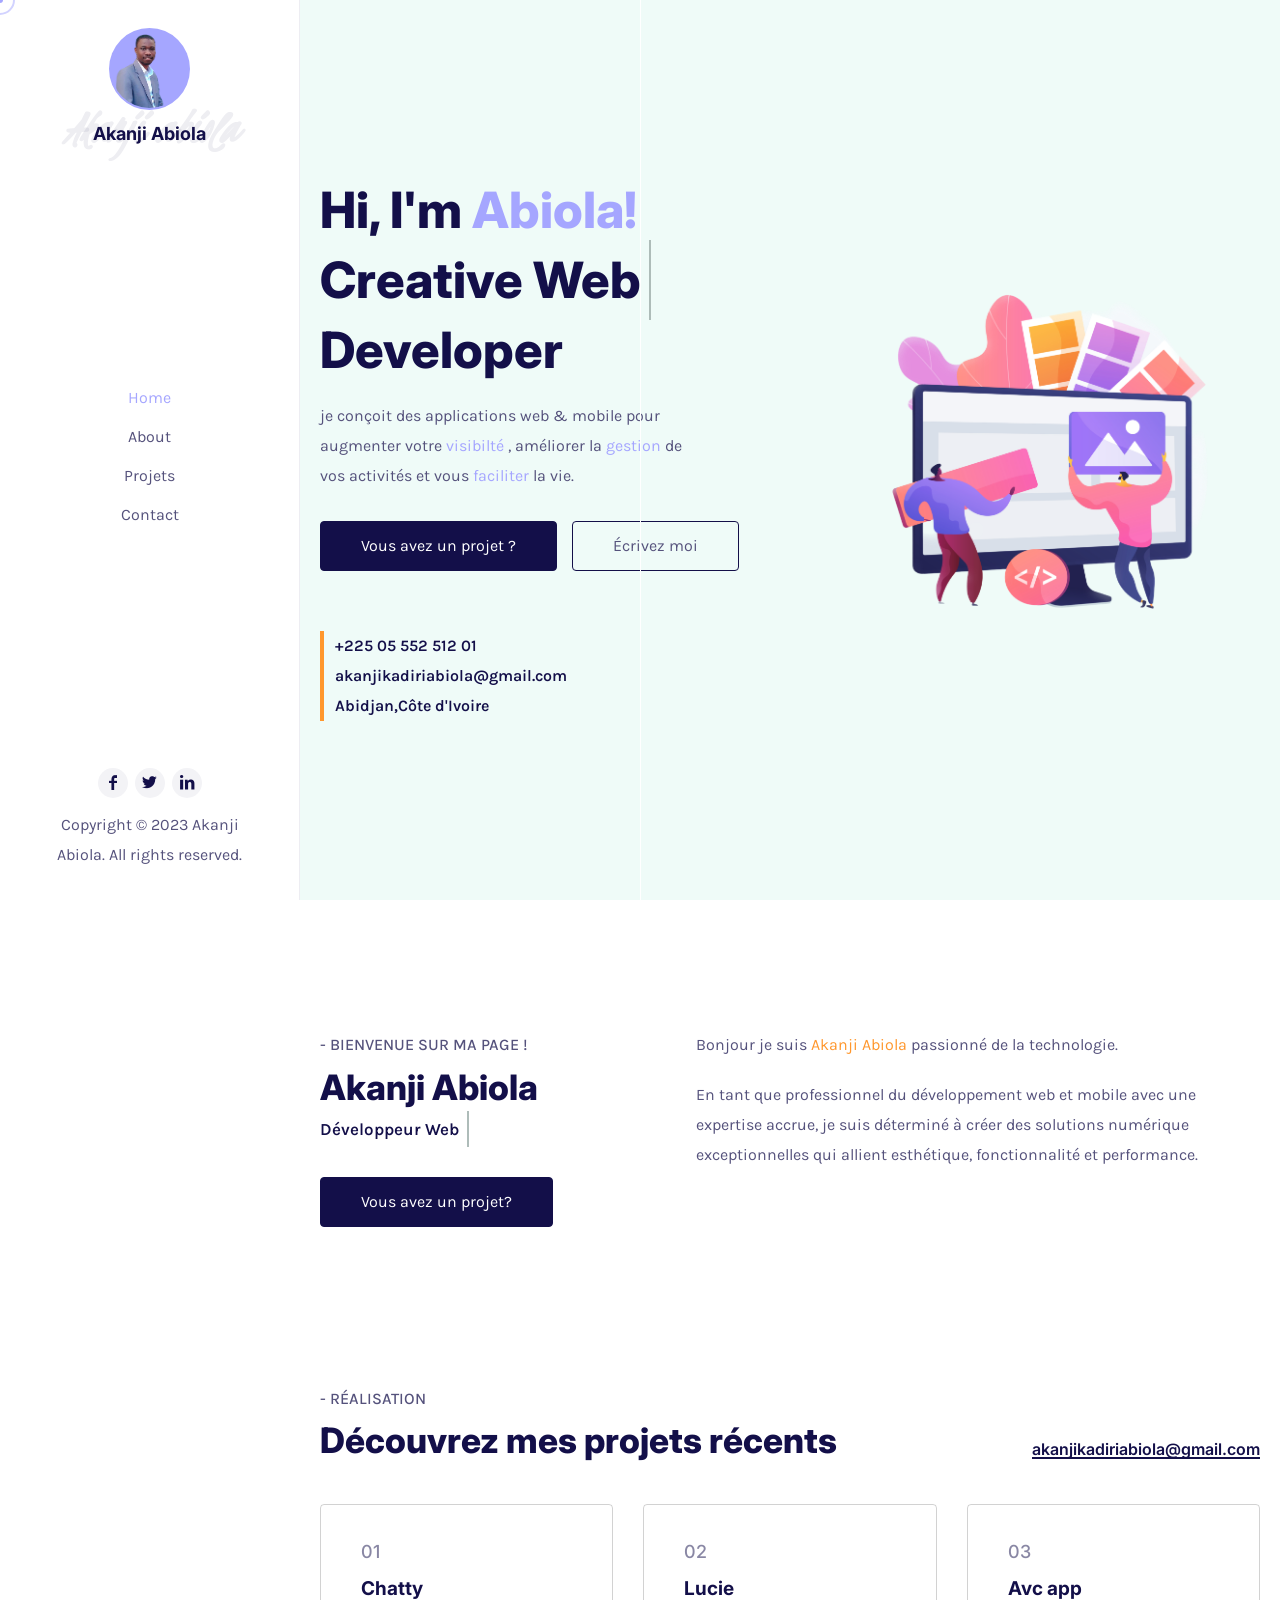
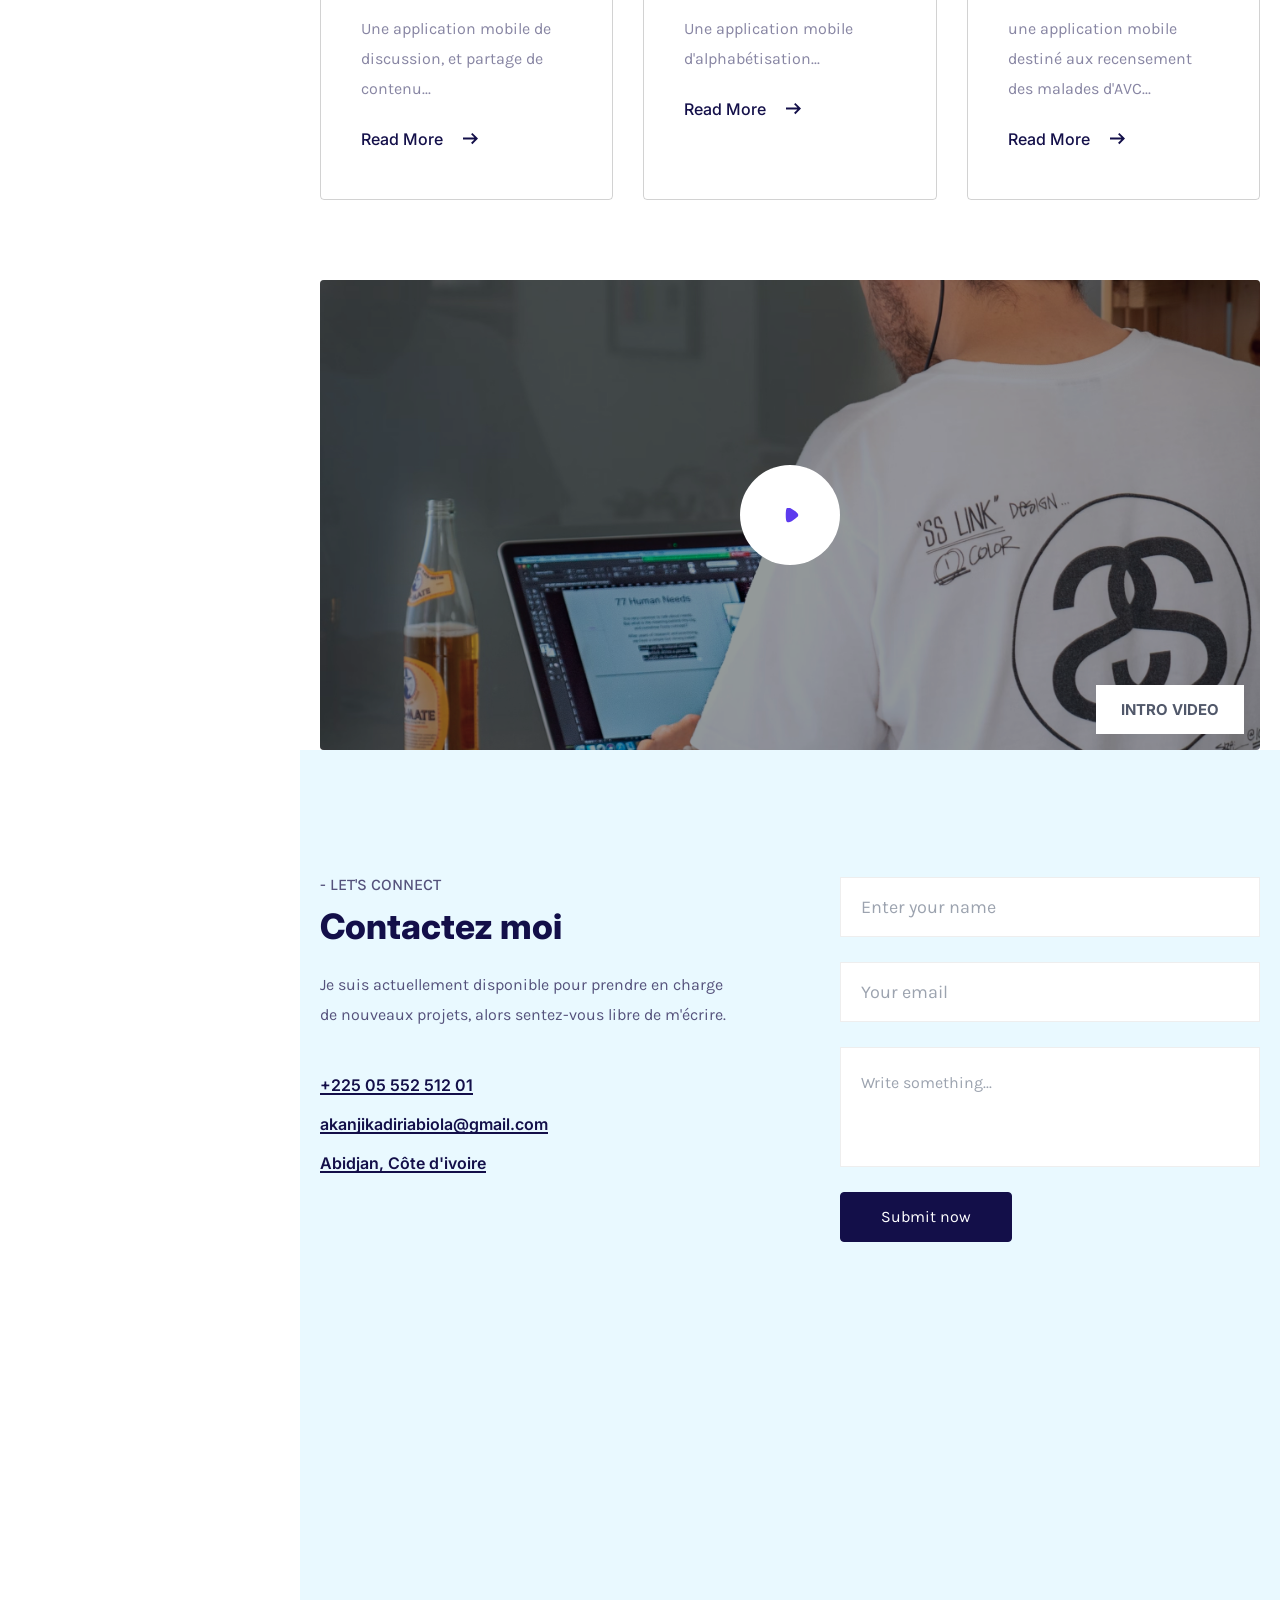
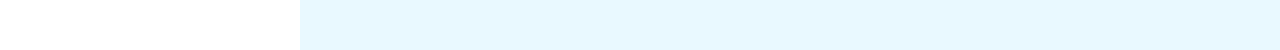
==== index.html @ 9761ed8a "update" ====
<!DOCTYPE html>

<html lang="en">

<head>
    <meta http-equiv="Content-Type" content="text/html; charset=utf-8" />
    <meta name="description" content="informaticien Développeur Web et mobile, User xperience, User interface, webmaster">
    <meta name="author" content="akanji kadiri abiola">
    <meta name="viewport" content="width=device-width, initial-scale=1, maximum-scale=1">
    <title>Akanji - mobile & web developper</title>

    <link
        href="https://fonts.googleapis.com/css2?family=Karla:ital,wght@0,200;0,300;0,400;0,500;0,600;0,700;0,800;1,200;1,300;1,400;1,500;1,600;1,700;1,800&amp;display=swap"
        rel="stylesheet">
    <link
        href="https://fonts.googleapis.com/css2?family=Inter:wght@100;200;300;400;500;600;700;800;900&amp;display=swap"
        rel="stylesheet">
    <link href="https://fonts.googleapis.com/css2?family=Kristi&amp;display=swap" rel="stylesheet">
    <link rel="stylesheet" type="text/css" href="assets/css/plugins.css" />
    <link rel="stylesheet" type="text/css" href="assets/css/custom.css" />
    <link rel="stylesheet" type="text/css" href="assets/css/modalbox.css" />
    <link rel="stylesheet" type="text/css" href="assets/css/main.css" />

</head>

<body>

    <div id="preloader">
        <div class="loader_line"></div>
    </div>

    <div class="elisc_tm_all_wrap w-full h-auto clear-both float-left relative" data-magic-cursor="show"
        data-enter="fadeInLeft" data-exit>
        <div class="dodo_tm_one_page_wrapper">
            <div class="elisc_tm_topbar fixed top-0 left-0 right-0 h-[50px] bg-white z-[15] hidden">
                <div class="topbar_inner w-full h-full clear-both flex items-center justify-between py-0 px-[20px]">
                    <div class="logo" data-type="image">
                        <a class="image" href="#"><img class="max-w-[100px] max-h-[40px]" src="assets/img/logo/logo.png"
                                alt /></a>
                        <a class="text" href="#"><span>Akanji abiola</span></a>
                    </div>
                    <div class="trigger">
                        <div class="hamburger hamburger--slider">
                            <div class="hamburger-box">
                                <div class="hamburger-inner"></div>
                            </div>
                        </div>
                    </div>
                </div>
            </div>
            <div class="elisc_tm_mobile_menu">
                <div class="inner relative w-full h-full text-right px-[20px] pt-[70px] pb-[20px]">
                    <div class="wrapper">
                        <div class="avatar w-[70px] h-[70px] relative float-right mb-[50px]">
                            <div class="image absolute inset-0 bg-no-repeat bg-cover bg-center"
                                data-img-url="assets/img/about/1.jpg"></div>
                        </div>
                        <div class="menu_list w-full h-auto clear-both float-left mb-[50px]">
                            <ul class="m-0 anchor_nav">
                                <li class="current mb-[7px]"><a class="text-dark-color" href="#home">Home</a></li>
                                <li class="mb-[7px]"><a class="text-dark-color" href="#about">About</a></li>
                                <li class="mb-[7px]"><a class="text-dark-color" href="#service">Projets</a></li>
                                <!-- <li class="mb-[7px]"><a class="text-dark-color" href="#portfolio">Portfolio</a></li> -->
                                <!-- <li class="mb-[7px]"><a class="text-dark-color" href="#news">Blog</a></li> -->
                                <li class="mb-[7px]"><a class="text-dark-color" href="#contact">Contact</a></li>
                            </ul>
                        </div>
                        <div class="social w-full float-left mb-[5px]">
                            <ul>
                                <li class="mr-[8px] inline-block"><a class="text-[#333]" href="https://www.linkedin.com/in/abiola-akanji-8374851a6/"><img class="svg"
                                            src="assets/img/svg/social/facebook.svg" alt /></a></li>
                                <li class="mr-[8px] inline-block"><a class="text-[#333]" href="https://www.linkedin.com/in/abiola-akanji-8374851a6/"><img class="svg"
                                            src="assets/img/svg/social/twitter.svg" alt /></a></li>
                                <li class="mr-[8px] inline-block"><a class="text-[#333]" href="https://www.linkedin.com/in/abiola-akanji-8374851a6/"><img class="svg"
                                            src="assets/img/svg/social/instagram.svg" alt /></a></li>
                                <li class="mr-[8px] inline-block"><a class="text-[#333]" href="#"><img class="svg"
                                            src="assets/img/svg/social/dribbble.svg" alt /></a></li>
                                <li class="inline-block"><a class="text-[#333]" href="#"><img class="svg"
                                            src="assets/img/svg/social/tik-tok.svg" alt /></a></li>
                            </ul>
                        </div>
                        <div class="copyright w-full float-left">
                            <p class="text-dark-color">Copyright &copy; 2023</p>
                        </div>
                    </div>
                </div>
            </div>

            <div
                class="elisc_tm_sidebar w-[370px] h-[100vh] fixed left-0 top-0 border-solid border-[rgba(85,82,124,.1)] border-r">
                <div class="sidebar_inner w-full float-left h-auto clear-both text-center">
                    <div class="author w-full float-left pt-[60px]">
                        <div class="image relative w-[118px] inline-block">
                            <img class="relative opacity-0 min-w-full" src="assets/img/about/3.png" alt />
                            <div class="main absolute inset-0 bg-no-repeat bg-cover bg-center rounded-full"
                                data-img-url="assets/img/about/3.png"></div>
                        </div>
                        <div class="name w-full float-left mt-[-19px]">
                            <h3><span>Akanji abiola<span class="back">Akanji Abiola</span></span></h3>
                        </div>
                    </div>
                    <div class="menu scrollable w-full float-left">
                        <ul class="anchor_nav h-full flex items-center justify-center flex-col">
                            <li class="current mb-[15px]"><a href="#home">Home</a></li>
                            <li class="mb-[15px]"><a href="#about">About</a></li>
                            <li class="mb-[15px]"><a href="#service">Projets</a></li>
                            <!-- <li class="mb-[15px]"><a href="#portfolio">Portfolio</a></li>
                            <li class="mb-[15px]"><a href="#news">Blog</a></li> -->
                            <li><a href="#contact">Contact</a></li>
                        </ul>
                    </div>
                    <div class="copyright absolute bottom-[50px]">
                        <div class="social w-full float-left mb-[7px]">
                            <ul>
                                <li class="mr-[3px] inline-block"><a
                                        class="w-[40px] h-[40px] inline-block relative rounded-full text-dark-color"
                                        href="https://www.linkedin.com/in/abiola-akanji-8374851a6/"><i
                                            class="icon-facebook-1 absolute top-1/2 left-1/2 translate-x-[-50%] translate-y-[-50%] text-[16px]"></i></a>
                                </li>
                                <li class="mr-[3px] inline-block"><a
                                        class="w-[40px] h-[40px] inline-block relative rounded-full text-dark-color"
                                        href="https://twitter.com/AkanjiKadiri"><i
                                            class="icon-twitter-1 absolute top-1/2 left-1/2 translate-x-[-50%] translate-y-[-50%] text-[16px]"></i></a>
                                </li>
                                <li class="inline-block"><a
                                        class="w-[40px] h-[40px] inline-block relative rounded-full text-dark-color"
                                        href="https://www.linkedin.com/in/abiola-akanji-8374851a6/"><i
                                            class="icon-linkedin-1 absolute top-1/2 left-1/2 translate-x-[-50%] translate-y-[-50%] text-[16px]"></i></a>
                                </li>
                            </ul>
                        </div>
                        <div class="text py-0 px-[50px]">
                            <p>Copyright © 2023 Akanji Abiola. All rights reserved.</p>
                        </div>
                    </div>
                </div>
            </div>

            <div class="elisc_tm_mainpart w-full min-h-[100vh] clear-both float-left pl-[370px]">
                <div class="mainpart_inner w-full min-h-[100vh] clear-both float-left relative">

                    <div class="elisc_tm_section animated" id="home">
                        <div class="elisc_tm_home w-full min-h-[100vh] clear-both float-left bg-[#EFFBF8]">
                            <div class="tm_content w-full max-w-[1250px] h-auto clear-both my-0 mx-auto py-0 px-[20px]">
                                <div class="details w-full min-h-[100vh] flex items-center">
                                    <div class="left w-1/2">
                                        <div class="title w-full float-left mb-[21px]">
                                            <h3 class="font-extrabold text-[60px] leading-[70px]">Hi, I'm <span
                                                    class="text-blue-color">Abiola!</span></h3>
                                            <h3 class="font-extrabold text-[60px] leading-[70px]">
                                                <span class="cd-headline clip">
                                                    <span class="blc">Creative</span>
                                                    <span class="cd-words-wrapper">
                                                        <b class="is-visible">Web</b>
                                                        <b>Mobile</b>
                                                    </span>
                                                </span>
                                            </h3>
                                            <h3 class="font-extrabold text-[60px] leading-[70px]">Developer</h3>
                                        </div>
                                        <div class="subtitle wfll max-w-[80%] float-left mb-[40px]">
                                            <p>je conçoit des applications web & mobile pour augmenter votre <span
                                                    class="text-blue-color">visibilté</span> ,
                                                améliorer la <span class="text-blue-color">gestion</span> de vos
                                                activités et vous <span class="text-blue-color">faciliter</span> la vie.
                                            </p>

                                        </div>
                                        <div class="buttons w-full float-left flex items-center mb-[150px]">
                                            <div class="elisc_tm_button transition_link">
                                                <a href="#portfolio">Vous avez un projet ?</a>
                                            </div>
                                            <div class="elisc_tm_button transition_link" data-style="border">
                                                <a href="#contact">Écrivez moi</a>
                                            </div>
                                        </div>
                                        <div class="info w-full float-left">
                                            <ul class="relative">
                                                <li class="pl-[15px]"><a
                                                        class="text-[#130F49] font-semibold text-[18px]"
                                                        href="tel:+225 0555251201">+225 05 552 512 01</a></li>
                                                <li class="pl-[15px]">
                                                    <a class="text-[#130F49] font-semibold text-[18px]" href="mailto:akanjikadiriabiola@gmail.com">
                                                        <span class="__cf_email__" data-cfemail="f88b8d8888978a8cb89d94918b9bd69b9795">akanjikadiriabiola@gmail.com</span>
                                                    </a>
                                                </li>
                                                <li class="pl-[15px]">
                                                    <a class="href_location text-[#130F49] font-semibold text-[18px]" href="#">
                                                        Abidjan,Côte d'Ivoire
                                                    </a>
                                                </li>
                                            </ul>
                                        </div>
                                    </div>
                                    <!-- photo d'accueil -->
                                    <div class="right w-1/2 pl-[50px]">
                                        <img src="assets/img/about/4.png"/>
                                    </div>
                                </div>
                            </div>
                        </div>
                    </div>

                    <div class="elisc_tm_section" id="about">
                        <div class="elisc_tm_about w-full float-left pt-[130px]">
                            <div class="tm_content w-full max-w-[1250px] h-auto clear-both my-0 mx-auto py-0 px-[20px]">
                                <div class="elisc_tm_biography w-full float-left flex mb-[40px]">
                                    <div class="left w-[40%]">
                                        <div class="title w-full float-left mb-[40px]">
                                            <span class="mini block uppercase font-medium mb-[12px]">- Bienvenue sur ma page !</span>
                                            <h3 class="name font-extrabold text-[40px]">Akanji Abiola</h3>
                                            <span class="job font-semibold text-[20px] text-dark-color">
                                                <span class="cd-headline clip">
                                                    <span class="blc">Développeur</span>
                                                    <span class="cd-words-wrapper">
                                                        <b class="is-visible">Web</b>
                                                        <b>Mobile</b>

                                                    </span>
                                                </span>
                                            </span>
                                        </div>
                                        <div class="elisc_tm_button transition_link">
                                            <a href="#portfolio">Vous avez un projet?</a>
                                        </div>
                                    </div>
                                    <div class="right w-[60%]">
                                        <div class="text w-full float-left mb-[44px]">
                                            <p class="mb-[30px]">Bonjour je suis <span
                                                    class="text-yellow-color">Akanji Abiola</span> passionné
                                                de la technologie.</p>
                                            <p>En tant que professionnel du développement web et mobile avec une expertise accrue,
                                                je suis déterminé à créer des solutions numérique exceptionnelles
                                                qui allient esthétique, fonctionnalité et performance.</p>
                                        </div>
                                        <!-- passionné de la technologie, avec de expectise en developpement d'application web et mobile -->
                                        <!-- <div class="info w-full float-left">
                                            <ul>
                                                <li class="mr-[40px] mb-[20px] inline-block">
                                                    <span class="block uppercase underline">Age</span>
                                                    <span class="block font-inter font-bold text-dark-color">25</span>
                                                </li>
                                                <li class="mr-[40px] mb-[20px] inline-block">
                                                    <span class="block uppercase underline">Born In</span>
                                                    <span class="block font-inter font-bold text-dark-color"><a
                                                            class="href_location" href="#">Florida, USA</a></span>
                                                </li>
                                                <li class="mr-[40px] mb-[20px] inline-block">
                                                    <span class="block uppercase underline">Mail</span>
                                                    <span class="block font-inter font-bold text-dark-color"><a
                                                            href="https://marketifythemes.net/cdn-cgi/l/email-protection#b9caccc9c9d6cbcdf9dcd5d0cada97dad6d4"><span
                                                                class="__cf_email__"
                                                                data-cfemail="6b181e1b1b04191f2b0e0702180845080406">[email&#160;protected]</span></a></span>
                                                </li>
                                                <li class="mr-[40px] mb-[20px] inline-block">
                                                    <span class="block uppercase underline">Phone</span>
                                                    <span class="block font-inter font-bold text-dark-color"><a
                                                            href="tel:+77 022 444 05 05">+77 022 444 05 05</a></span>
                                                </li>
                                            </ul>j'ai acqiuis de l'expectise à travers des projets à la fois excitant et innovant
                                        </div> -->
                                    </div>
                                </div>
                                <!-- <div class="elisc_tm_counter w-full float-left mb-[90px]">
                                    <ul class="ml-[-30px]">
                                        <li class="mb-[30px] float-left w-1/3 pl-[30px]">
                                            <div
                                                class="list_inner w-full float-left relative text-center py-[60px] px-[20px] rounded-[4px] overflow-hidden bg-[#D3F4EC]">
                                                <h3 class="text-[40px] mb-[7px]">10+</h3>
                                                <span class="font-medium font-karla uppercase">Years of
                                                    Experience</span>
                                            </div>
                                        </li>
                                        <li class="mb-[30px] float-left w-1/3 pl-[30px]">
                                            <div
                                                class="list_inner w-full float-left relative text-center py-[60px] px-[20px] rounded-[4px] overflow-hidden bg-[#FCE8D4]">
                                                <h3 class="text-[40px] mb-[7px]">50+</h3>
                                                <span class="font-medium font-karla uppercase">Projects Completed</span>
                                            </div>
                                        </li>
                                        <li class="mb-[30px] float-left w-1/3 pl-[30px]">
                                            <div
                                                class="list_inner w-full float-left relative text-center py-[60px] px-[20px] rounded-[4px] overflow-hidden bg-[#E3F9E0]">
                                                <h3 class="text-[40px] mb-[7px]">30+</h3>
                                                <span class="font-medium font-karla uppercase">Happy Clients</span>
                                            </div>
                                        </li>
                                    </ul>
                                </div> -->
                            </div>
                            <!-- <div class="elisc_tm_experience w-full float-left bg-[#F3F9FF] pt-[100px] pb-[70px] px-0">
                                <div
                                    class="tm_content w-full max-w-[1250px] h-auto clear-both my-0 mx-auto py-0 px-[20px]">
                                    <div class="elisc_tm_title w-full float-left">
                                        <span class="w-full float-left font-medium uppercase inline-block mb-[12px]">-
                                            Experience</span>
                                        <h3 class="text-[40px] font-extrabold">Everything about me!</h3>
                                    </div>
                                    <div class="list w-full float-left mt-[40px]">
                                        <ul class="ml-[-30px] flex flex-wrap">
                                            <li class="mb-[40px] pl-[30px] float-left w-1/2">
                                                <img class="popup_image" src="assets/img/experience/1.jpg" alt />
                                                <div
                                                    class="list_inner w-full float-left clear-both bg-white rounded-[4px] px-[70px] py-[45px] relative">
                                                    <div class="short w-full float-left flex justify-between mb-[16px]">
                                                        <div class="job">
                                                            <span
                                                                class="text-yellow-color font-medium inline-block mb-[4px]">-2018
                                                                - Present</span>
                                                            <h3 class="text-[20px]">Web Developer</h3>
                                                        </div>
                                                        <div class="place">
                                                            <span class="font-medium font-inter">-Envato Market</span>
                                                        </div>
                                                    </div>
                                                    <div class="text w-full float-left">
                                                        <p class="opacity-[0.7]">Website development is the process of
                                                            building, programming, coding and maintaining websites and
                                                            web applications.</p>
                                                    </div>
                                                    <a class="elisc_tm_full_link absolute inset-0 z-[5]" href="#"></a>

                                                    <div class="hidden_details">
                                                        <div class="descriptions">
                                                            <p>Elisc is a leading web design agency with an
                                                                award-winning design team that creates innovative,
                                                                effective websites that capture your brand, improve your
                                                                conversion rates, and maximize your revenue to help grow
                                                                your business and achieve your goals.</p>
                                                            <p>In today’s digital world, your website is the first
                                                                interaction consumers have with your business. That's
                                                                why almost 95 percent of a user’s first impression
                                                                relates to web design. It’s also why web design services
                                                                can have an immense impact on your company’s bottom
                                                                line.</p>
                                                            <p>That’s why more companies are not only reevaluating their
                                                                website’s design but also partnering with Elisc, the web
                                                                design agency that’s driven more than $2.4 billion in
                                                                revenue for its clients. With over 50 web design awards
                                                                under our belt, we're confident we can design a custom
                                                                website that drives sales for your unique business.</p>
                                                        </div>
                                                    </div>

                                                </div>
                                            </li>
                                            <li class="mb-[40px] pl-[30px] float-left w-1/2">
                                                <img class="popup_image" src="assets/img/experience/2.jpg" alt />
                                                <div
                                                    class="list_inner w-full float-left clear-both bg-white rounded-[4px] px-[70px] py-[45px] relative">
                                                    <div class="short w-full float-left flex justify-between mb-[16px]">
                                                        <div class="job">
                                                            <span
                                                                class="text-yellow-color font-medium inline-block mb-[4px]">-2016
                                                                - 2018</span>
                                                            <h3 class="text-[20px]">Web Developer</h3>
                                                        </div>
                                                        <div class="place">
                                                            <span class="font-medium font-inter">-ABC Studio</span>
                                                        </div>
                                                    </div>
                                                    <div class="text w-full float-left">
                                                        <p class="opacity-[0.7]">Website development is the process of
                                                            building, programming, coding and maintaining websites and
                                                            web applications.</p>
                                                    </div>
                                                    <a class="elisc_tm_full_link absolute inset-0 z-[5]" href="#"></a>

                                                    <div class="hidden_details">
                                                        <div class="descriptions">
                                                            <p>Elisc is a leading web design agency with an
                                                                award-winning design team that creates innovative,
                                                                effective websites that capture your brand, improve your
                                                                conversion rates, and maximize your revenue to help grow
                                                                your business and achieve your goals.</p>
                                                            <p>In today’s digital world, your website is the first
                                                                interaction consumers have with your business. That's
                                                                why almost 95 percent of a user’s first impression
                                                                relates to web design. It’s also why web design services
                                                                can have an immense impact on your company’s bottom
                                                                line.</p>
                                                            <p>That’s why more companies are not only reevaluating their
                                                                website’s design but also partnering with Elisc, the web
                                                                design agency that’s driven more than $2.4 billion in
                                                                revenue for its clients. With over 50 web design awards
                                                                under our belt, we're confident we can design a custom
                                                                website that drives sales for your unique business.</p>
                                                        </div>
                                                    </div>

                                                </div>
                                            </li>
                                            <li class="mb-[40px] pl-[30px] float-left w-1/2">
                                                <img class="popup_image" src="assets/img/experience/3.jpg" alt />
                                                <div
                                                    class="list_inner w-full float-left clear-both bg-white rounded-[4px] px-[70px] py-[45px] relative">
                                                    <div class="short w-full float-left flex justify-between mb-[16px]">
                                                        <div class="job">
                                                            <span
                                                                class="text-yellow-color font-medium inline-block mb-[4px]">-2015
                                                                - 2016</span>
                                                            <h3 class="text-[20px]">UX Designer</h3>
                                                        </div>
                                                        <div class="place">
                                                            <span class="font-medium font-inter">-Colorlib</span>
                                                        </div>
                                                    </div>
                                                    <div class="text w-full float-left">
                                                        <p class="opacity-[0.7]">Website development is the process of
                                                            building, programming, coding and maintaining websites and
                                                            web applications.</p>
                                                    </div>
                                                    <a class="elisc_tm_full_link absolute inset-0 z-[5]" href="#"></a>

                                                    <div class="hidden_details">
                                                        <div class="descriptions">
                                                            <p>Elisc is a leading web design agency with an
                                                                award-winning design team that creates innovative,
                                                                effective websites that capture your brand, improve your
                                                                conversion rates, and maximize your revenue to help grow
                                                                your business and achieve your goals.</p>
                                                            <p>In today’s digital world, your website is the first
                                                                interaction consumers have with your business. That's
                                                                why almost 95 percent of a user’s first impression
                                                                relates to web design. It’s also why web design services
                                                                can have an immense impact on your company’s bottom
                                                                line.</p>
                                                            <p>That’s why more companies are not only reevaluating their
                                                                website’s design but also partnering with Elisc, the web
                                                                design agency that’s driven more than $2.4 billion in
                                                                revenue for its clients. With over 50 web design awards
                                                                under our belt, we're confident we can design a custom
                                                                website that drives sales for your unique business.</p>
                                                        </div>
                                                    </div>

                                                </div>
                                            </li>
                                            <li class="mb-[40px] pl-[30px] float-left w-1/2">
                                                <img class="popup_image" src="assets/img/experience/4.jpg" alt />
                                                <div
                                                    class="list_inner w-full float-left clear-both bg-white rounded-[4px] px-[70px] py-[45px] relative">
                                                    <div class="short w-full float-left flex justify-between mb-[16px]">
                                                        <div class="job">
                                                            <span
                                                                class="text-yellow-color font-medium inline-block mb-[4px]">-2013
                                                                - 2015</span>
                                                            <h3 class="text-[20px]">Freelancer</h3>
                                                        </div>
                                                        <div class="place">
                                                            <span class="font-medium font-inter">-Vivaco Corp.</span>
                                                        </div>
                                                    </div>
                                                    <div class="text w-full float-left">
                                                        <p class="opacity-[0.7]">Website development is the process of
                                                            building, programming, coding and maintaining websites and
                                                            web applications.</p>
                                                    </div>
                                                    <a class="elisc_tm_full_link absolute inset-0 z-[5]" href="#"></a>

                                                    <div class="hidden_details">
                                                        <div class="descriptions">
                                                            <p>Elisc is a leading web design agency with an
                                                                award-winning design team that creates innovative,
                                                                effective websites that capture your brand, improve your
                                                                conversion rates, and maximize your revenue to help grow
                                                                your business and achieve your goals.</p>
                                                            <p>In today’s digital world, your website is the first
                                                                interaction consumers have with your business. That's
                                                                why almost 95 percent of a user’s first impression
                                                                relates to web design. It’s also why web design services
                                                                can have an immense impact on your company’s bottom
                                                                line.</p>
                                                            <p>That’s why more companies are not only reevaluating their
                                                                website’s design but also partnering with Elisc, the web
                                                                design agency that’s driven more than $2.4 billion in
                                                                revenue for its clients. With over 50 web design awards
                                                                under our belt, we're confident we can design a custom
                                                                website that drives sales for your unique business.</p>
                                                        </div>
                                                    </div>

                                                </div>
                                            </li>
                                        </ul>
                                    </div>
                                </div>
                            </div> -->
                        </div>
                    </div>

                    <!-- <div class="elisc_tm_section" id="service">
                        <div class="elisc_tm_services w-full float-left pt-[110px]">
                            <div class="tm_content w-full max-w-[1250px] h-auto clear-both my-0 mx-auto py-0 px-[20px]">
                                <div class="elisc_tm_service_title w-full float-left flex justify-between items-end">
                                    <div class="elisc_tm_title w-auto float-left">
                                        <span class="w-full float-left font-medium uppercase inline-block mb-[12px]">-
                                            Services</span>
                                        <h3 class="text-[40px] font-extrabold">My Services</h3>
                                    </div>
                                    <a
                                        href="mailto:akanjikadiriabiola@gmail.com"><span
                                            class="__cf_email__"
                                            >akanjikadiriabiola@gmail.com</span></a>
                                </div>
                                <div class="service_list w-full float-left mt-[40px] mb-[50px]">
                                    <ul class="ml-[-30px] flex flex-wrap">
                                        <li class="mb-[30px] pl-[30px] w-1/3 float-left">
                                            <img class="popup_image" src="assets/img/service/2.jpg" alt />
                                            <div class="list_inner w-full float-left clear-both h-full relative px-[40px] pt-[32px] pb-[55px] rounded-[4px]">
                                                <div class="image relative rounded-[4px] overflow-hidden mb-[25px]">
                                                    <img class="min-w-full relative opacity-0"
                                                        src="assets/img/thumbs/31-36.jpg" alt />
                                                    <div class="main absolute inset-0 bg-no-repeat bg-cover bg-center"
                                                        data-img-url="assets/img/portfolio/1.jpg"></div>
                                                    <a class="elisc_tm_full_link popup-youtube absolute inset-0 z-[5]"
                                                        href="https://www.youtube.com/watch?v=7e90gBu4pas"></a>
                                                </div>
                                                <div class="details w-full float-left relative z-[1]">
                                                    <div class="title w-full float-left mb-[13px]">
                                                        <span
                                                            class="font-inter font-medium text-[20px] text-[rgba(19,15,73,.5)] inline-block mb-[15px]">01</span>
                                                        <h3 class="text-[20px]">Web Design</h3>
                                                    </div>
                                                    <div class="text w-full float-left mb-[25px]">
                                                        <p class="text-[#55527C] opacity-[0.7]">Web development is the
                                                            process of building, programming...</p>
                                                    </div>
                                                    <div class="elisc_tm_read_more">
                                                        <a href="#">Read More<span class="inline-block"><img class="svg"
                                                                    src="assets/img/svg/rightArrow.svg"
                                                                    alt /></span></a>
                                                    </div>
                                                </div>
                                                <a class="elisc_tm_full_link absolute inset-0 z-[5]" href="#"></a>

                                                <div class="hidden_details">
                                                    <div class="descriptions">
                                                        <p>Elisc is a leading web design agency with an award-winning
                                                            design team that creates innovative, effective websites that
                                                            capture your brand, improve your conversion rates, and
                                                            maximize your revenue to help grow your business and achieve
                                                            your goals.</p>
                                                        <p>In today’s digital world, your website is the first
                                                            interaction consumers have with your business. That's why
                                                            almost 95 percent of a user’s first impression relates to
                                                            web design. It’s also why web design services can have an
                                                            immense impact on your company’s bottom line.</p>
                                                        <p>That’s why more companies are not only reevaluating their
                                                            website’s design but also partnering with Elisc, the web
                                                            design agency that’s driven more than $2.4 billion in
                                                            revenue for its clients. With over 50 web design awards
                                                            under our belt, we're confident we can design a custom
                                                            website that drives sales for your unique business.</p>
                                                    </div>
                                                </div>

                                            </div>
                                        </li>
                                        <li class="mb-[30px] pl-[30px] w-1/3 float-left">
                                            <img class="popup_image" src="assets/img/service/3.jpg" alt />
                                            <div
                                                class="list_inner w-full float-left clear-both h-full relative px-[40px] pt-[32px] pb-[55px] rounded-[4px]">
                                                <div class="details w-full float-left relative z-[1]">
                                                    <div class="title w-full float-left mb-[13px]">
                                                        <span
                                                            class="font-inter font-medium text-[20px] text-[rgba(19,15,73,.5)] inline-block mb-[15px]">02</span>
                                                        <h3 class="text-[20px]">UI/UX Design</h3>
                                                    </div>
                                                    <div class="text w-full float-left mb-[25px]">
                                                        <p class="text-[#55527C] opacity-[0.7]">Web development is the
                                                            process of building, programming...</p>
                                                    </div>
                                                    <div class="elisc_tm_read_more">
                                                        <a href="#">Read More<span class="inline-block"><img class="svg"
                                                                    src="assets/img/svg/rightArrow.svg"
                                                                    alt /></span></a>
                                                    </div>
                                                </div>
                                                <a class="elisc_tm_full_link absolute inset-0 z-[5]" href="#"></a>

                                                <div class="hidden_details">
                                                    <div class="descriptions">
                                                        <p>Elisc is a leading web design agency with an award-winning
                                                            design team that creates innovative, effective websites that
                                                            capture your brand, improve your conversion rates, and
                                                            maximize your revenue to help grow your business and achieve
                                                            your goals.</p>
                                                        <p>In today’s digital world, your website is the first
                                                            interaction consumers have with your business. That's why
                                                            almost 95 percent of a user’s first impression relates to
                                                            web design. It’s also why web design services can have an
                                                            immense impact on your company’s bottom line.</p>
                                                        <p>That’s why more companies are not only reevaluating their
                                                            website’s design but also partnering with Elisc, the web
                                                            design agency that’s driven more than $2.4 billion in
                                                            revenue for its clients. With over 50 web design awards
                                                            under our belt, we're confident we can design a custom
                                                            website that drives sales for your unique business.</p>
                                                    </div>
                                                </div>

                                            </div>
                                        </li>
                                        <li class="mb-[30px] pl-[30px] w-1/3 float-left">
                                            <img class="popup_image" src="assets/img/service/4.jpg" alt />
                                            <div
                                                class="list_inner w-full float-left clear-both h-full relative px-[40px] pt-[32px] pb-[55px] rounded-[4px]">
                                                <div class="details w-full float-left relative z-[1]">
                                                    <div class="title w-full float-left mb-[13px]">
                                                        <span
                                                            class="font-inter font-medium text-[20px] text-[rgba(19,15,73,.5)] inline-block mb-[15px]">03</span>
                                                        <h3 class="text-[20px]">Mobile Application</h3>
                                                    </div>
                                                    <div class="text w-full float-left mb-[25px]">
                                                        <p class="text-[#55527C] opacity-[0.7]">Web development is the
                                                            process of building, programming...</p>
                                                    </div>
                                                    <div class="elisc_tm_read_more">
                                                        <a href="#">Read More<span class="inline-block"><img class="svg"
                                                                    src="assets/img/svg/rightArrow.svg"
                                                                    alt /></span></a>
                                                    </div>
                                                </div>
                                                <a class="elisc_tm_full_link absolute inset-0 z-[5]" href="#"></a>

                                                <div class="hidden_details">
                                                    <div class="descriptions">
                                                        <p>Elisc is a leading web design agency with an award-winning
                                                            design team that creates innovative, effective websites that
                                                            capture your brand, improve your conversion rates, and
                                                            maximize your revenue to help grow your business and achieve
                                                            your goals.</p>
                                                        <p>In today’s digital world, your website is the first
                                                            interaction consumers have with your business. That's why
                                                            almost 95 percent of a user’s first impression relates to
                                                            web design. It’s also why web design services can have an
                                                            immense impact on your company’s bottom line.</p>
                                                        <p>That’s why more companies are not only reevaluating their
                                                            website’s design but also partnering with Elisc, the web
                                                            design agency that’s driven more than $2.4 billion in
                                                            revenue for its clients. With over 50 web design awards
                                                            under our belt, we're confident we can design a custom
                                                            website that drives sales for your unique business.</p>
                                                    </div>
                                                </div>

                                            </div>
                                        </li>
                                        <li class="mb-[30px] pl-[30px] w-1/3 float-left">
                                            <img class="popup_image" src="assets/img/service/5.jpg" alt />
                                            <div
                                                class="list_inner w-full float-left clear-both h-full relative px-[40px] pt-[32px] pb-[55px] rounded-[4px]">
                                                <div class="details w-full float-left relative z-[1]">
                                                    <div class="title w-full float-left mb-[13px]">
                                                        <span
                                                            class="font-inter font-medium text-[20px] text-[rgba(19,15,73,.5)] inline-block mb-[15px]">04</span>
                                                        <h3 class="text-[20px]">User Research</h3>
                                                    </div>
                                                    <div class="text w-full float-left mb-[25px]">
                                                        <p class="text-[#55527C] opacity-[0.7]">Web development is the
                                                            process of building, programming...</p>
                                                    </div>
                                                    <div class="elisc_tm_read_more">
                                                        <a href="#">Read More<span class="inline-block"><img class="svg"
                                                                    src="assets/img/svg/rightArrow.svg"
                                                                    alt /></span></a>
                                                    </div>
                                                </div>
                                                <a class="elisc_tm_full_link absolute inset-0 z-[5]" href="#"></a>

                                                <div class="hidden_details">
                                                    <div class="descriptions">
                                                        <p>Elisc is a leading web design agency with an award-winning
                                                            design team that creates innovative, effective websites that
                                                            capture your brand, improve your conversion rates, and
                                                            maximize your revenue to help grow your business and achieve
                                                            your goals.</p>
                                                        <p>In today’s digital world, your website is the first
                                                            interaction consumers have with your business. That's why
                                                            almost 95 percent of a user’s first impression relates to
                                                            web design. It’s also why web design services can have an
                                                            immense impact on your company’s bottom line.</p>
                                                        <p>That’s why more companies are not only reevaluating their
                                                            website’s design but also partnering with Elisc, the web
                                                            design agency that’s driven more than $2.4 billion in
                                                            revenue for its clients. With over 50 web design awards
                                                            under our belt, we're confident we can design a custom
                                                            website that drives sales for your unique business.</p>
                                                    </div>
                                                </div>

                                            </div>
                                        </li>
                                        <li class="mb-[30px] pl-[30px] w-1/3 float-left">
                                            <img class="popup_image" src="assets/img/service/6.jpg" alt />
                                            <div
                                                class="list_inner w-full float-left clear-both h-full relative px-[40px] pt-[32px] pb-[55px] rounded-[4px]">
                                                <div class="details w-full float-left relative z-[1]">
                                                    <div class="title w-full float-left mb-[13px]">
                                                        <span
                                                            class="font-inter font-medium text-[20px] text-[rgba(19,15,73,.5)] inline-block mb-[15px]">05</span>
                                                        <h3 class="text-[20px]">Animation</h3>
                                                    </div>
                                                    <div class="text w-full float-left mb-[25px]">
                                                        <p class="text-[#55527C] opacity-[0.7]">Web development is the
                                                            process of building, programming...</p>
                                                    </div>
                                                    <div class="elisc_tm_read_more">
                                                        <a href="#">Read More<span class="inline-block"><img class="svg"
                                                                    src="assets/img/svg/rightArrow.svg"
                                                                    alt /></span></a>
                                                    </div>
                                                </div>
                                                <a class="elisc_tm_full_link absolute inset-0 z-[5]" href="#"></a>

                                                <div class="hidden_details">
                                                    <div class="descriptions">
                                                        <p>Elisc is a leading web design agency with an award-winning
                                                            design team that creates innovative, effective websites that
                                                            capture your brand, improve your conversion rates, and
                                                            maximize your revenue to help grow your business and achieve
                                                            your goals.</p>
                                                        <p>In today’s digital world, your website is the first
                                                            interaction consumers have with your business. That's why
                                                            almost 95 percent of a user’s first impression relates to
                                                            web design. It’s also why web design services can have an
                                                            immense impact on your company’s bottom line.</p>
                                                        <p>That’s why more companies are not only reevaluating their
                                                            website’s design but also partnering with Elisc, the web
                                                            design agency that’s driven more than $2.4 billion in
                                                            revenue for its clients. With over 50 web design awards
                                                            under our belt, we're confident we can design a custom
                                                            website that drives sales for your unique business.</p>
                                                    </div>
                                                </div>

                                            </div>
                                        </li>
                                        <li class="mb-[30px] pl-[30px] w-1/3 float-left">
                                            <img class="popup_image" src="assets/img/service/7.jpg" alt />
                                            <div
                                                class="list_inner w-full float-left clear-both h-full relative px-[40px] pt-[32px] pb-[55px] rounded-[4px]">
                                                <div class="details w-full float-left relative z-[1]">
                                                    <div class="title w-full float-left mb-[13px]">
                                                        <span
                                                            class="font-inter font-medium text-[20px] text-[rgba(19,15,73,.5)] inline-block mb-[15px]">06</span>
                                                        <h3 class="text-[20px]">Game Development</h3>
                                                    </div>
                                                    <div class="text w-full float-left mb-[25px]">
                                                        <p class="text-[#55527C] opacity-[0.7]">Web development is the
                                                            process of building, programming...</p>
                                                    </div>
                                                    <div class="elisc_tm_read_more">
                                                        <a href="#">Read More<span class="inline-block"><img class="svg"
                                                                    src="assets/img/svg/rightArrow.svg"
                                                                    alt /></span></a>
                                                    </div>
                                                </div>
                                                <a class="elisc_tm_full_link absolute inset-0 z-[5]" href="#"></a>

                                                <div class="hidden_details">
                                                    <div class="descriptions">
                                                        <p>Elisc is a leading web design agency with an award-winning
                                                            design team that creates innovative, effective websites that
                                                            capture your brand, improve your conversion rates, and
                                                            maximize your revenue to help grow your business and achieve
                                                            your goals.</p>
                                                        <p>In today’s digital world, your website is the first
                                                            interaction consumers have with your business. That's why
                                                            almost 95 percent of a user’s first impression relates to
                                                            web design. It’s also why web design services can have an
                                                            immense impact on your company’s bottom line.</p>
                                                        <p>That’s why more companies are not only reevaluating their
                                                            website’s design but also partnering with Elisc, the web
                                                            design agency that’s driven more than $2.4 billion in
                                                            revenue for its clients. With over 50 web design awards
                                                            under our belt, we're confident we can design a custom
                                                            website that drives sales for your unique business.</p>
                                                    </div>
                                                </div>

                                            </div>
                                        </li>
                                    </ul>
                                </div>
                                <div
                                    class="elisc_tm_video w-full float-left relative mb-[120px] overflow-hidden rounded-[4px]">
                                    <img class="placeholder min-w-full opacity-0 relative"
                                        src="assets/img/thumbs/4-2.jpg" alt />
                                    <div class="image absolute inset-0 bg-no-repeat bg-cover bg-center"
                                        data-img-url="assets/img/service/1.jpg"></div>
                                    <div class="overlay absolute inset-0 bg-[rgba(0,0,0,.4)]"></div>
                                    <span
                                        class="play absolute top-1/2 left-1/2 translate-x-[-50%] translate-y-[-50%] z-[2] w-[111px] h-[111px] bg-white rounded-full"><img
                                            class="svg absolute top-1/2 left-1/2 translate-x-[-50%] translate-y-[-50%] w-[18px] h-[18px] ml-[2px]"
                                            src="assets/img/svg/play.svg" alt /></span>
                                    <div class="text absolute bottom-[16px] right-[16px] bg-white py-[20px] px-[30px]">
                                        <h3 class="text-[#51586A] text-[17px] font-bold uppercase">Intro Video</h3>
                                    </div>
                                    <a class="elisc_tm_full_link absolute inset-0 z-5 popup-youtube"
                                        href="https://www.youtube.com/watch?v=7e90gBu4pas"></a>
                                </div>
                            </div>
                        </div>
                    </div> -->
                    <div class="elisc_tm_section" id="service">
                        <div class="elisc_tm_services w-full float-left pt-[110px]">
                            <div class="tm_content w-full max-w-[1250px] h-auto clear-both my-0 mx-auto py-0 px-[20px]">
                                <div class="elisc_tm_service_title w-full float-left flex justify-between items-end">
                                    <div class="elisc_tm_title w-auto float-left">
                                        <span class="w-full float-left font-medium uppercase inline-block mb-[12px]">-
                                            Réalisation</span>
                                        <h3 class="text-[40px] font-extrabold">Découvrez mes projets récents</h3>
                                    </div>
                                    <a
                                        href="mailto:akanjikadiriabiola@gmail.com"><span
                                            class="__cf_email__"
                                            >akanjikadiriabiola@gmail.com</span></a>
                                </div>
                                <div class="service_list w-full float-left mt-[40px] mb-[50px]">
                                    <ul class="ml-[-30px] flex flex-wrap">
                                        <li class="mb-[30px] pl-[30px] w-1/3 float-left">
                                            <img class="popup_image" src="assets/img/service/2.jpg" alt />
                                            <div class="list_inner w-full float-left clear-both h-full relative px-[40px] pt-[32px] pb-[55px] rounded-[4px]">
                                               
                                                <div class="details w-full float-left relative z-[1]">
                                                    <div class="title w-full float-left mb-[13px]">
                                                        <span
                                                            class="font-inter font-medium text-[20px] text-[rgba(19,15,73,.5)] inline-block mb-[15px]">01</span>
                                                        <h3 class="text-[20px]">Chatty</h3>
                                                    </div>
                                                    <div class="text w-full float-left mb-[25px]">
                                                        <p class="text-[#55527C] opacity-[0.7]">
                                                            Une application mobile de discussion, et partage de contenu...
                                                        </p>
                                                    </div>
                                                    <div class="elisc_tm_read_more">
                                                        <a href="#">Read More<span class="inline-block"><img class="svg"
                                                                    src="assets/img/svg/rightArrow.svg"
                                                                    alt /></span></a>
                                                    </div>
                                                </div>
                                                <a class="elisc_tm_full_link absolute inset-0 z-[5]" href="#"></a>

                                                <div class="hidden_details">
                                                    <div class="descriptions">
                                                        <p>Elisc is a leading web design agency with an award-winning
                                                            design team that creates innovative, effective websites that
                                                            capture your brand, improve your conversion rates, and
                                                            maximize your revenue to help grow your business and achieve
                                                            your goals.</p>
                                                        <p>In today’s digital world, your website is the first
                                                            interaction consumers have with your business. That's why
                                                            almost 95 percent of a user’s first impression relates to
                                                            web design. It’s also why web design services can have an
                                                            immense impact on your company’s bottom line.</p>
                                                        <p>That’s why more companies are not only reevaluating their
                                                            website’s design but also partnering with Elisc, the web
                                                            design agency that’s driven more than $2.4 billion in
                                                            revenue for its clients. With over 50 web design awards
                                                            under our belt, we're confident we can design a custom
                                                            website that drives sales for your unique business.</p>
                                                    </div>
                                                </div>

                                            </div>
                                        </li>
                                        <li class="mb-[30px] pl-[30px] w-1/3 float-left">
                                            <img class="popup_image" src="assets/img/service/3.jpg" alt />
                                            <div
                                                class="list_inner w-full float-left clear-both h-full relative px-[40px] pt-[32px] pb-[55px] rounded-[4px]">
                                                <div class="details w-full float-left relative z-[1]">
                                                    <div class="title w-full float-left mb-[13px]">
                                                        <span
                                                            class="font-inter font-medium text-[20px] text-[rgba(19,15,73,.5)] inline-block mb-[15px]">02</span>
                                                        <h3 class="text-[20px]">Lucie</h3>
                                                    </div>
                                                    <div class="text w-full float-left mb-[25px]">
                                                        <p class="text-[#55527C] opacity-[0.7]">
                                                            Une application mobile d'alphabétisation...
                                                        </p>
                                                    </div>
                                                    <div class="elisc_tm_read_more">
                                                        <a href="#">Read More<span class="inline-block"><img class="svg"
                                                                    src="assets/img/svg/rightArrow.svg"
                                                                    alt /></span></a>
                                                    </div>
                                                </div>
                                                <a class="elisc_tm_full_link absolute inset-0 z-[5]" href="#"></a>

                                                <div class="hidden_details">
                                                    <div class="descriptions">
                                                        <p>Elisc is a leading web design agency with an award-winning
                                                            design team that creates innovative, effective websites that
                                                            capture your brand, improve your conversion rates, and
                                                            maximize your revenue to help grow your business and achieve
                                                            your goals.</p>
                                                        <p>In today’s digital world, your website is the first
                                                            interaction consumers have with your business. That's why
                                                            almost 95 percent of a user’s first impression relates to
                                                            web design. It’s also why web design services can have an
                                                            immense impact on your company’s bottom line.</p>
                                                        <p>That’s why more companies are not only reevaluating their
                                                            website’s design but also partnering with Elisc, the web
                                                            design agency that’s driven more than $2.4 billion in
                                                            revenue for its clients. With over 50 web design awards
                                                            under our belt, we're confident we can design a custom
                                                            website that drives sales for your unique business.</p>
                                                    </div>
                                                </div>

                                            </div>
                                        </li>
                                        <li class="mb-[30px] pl-[30px] w-1/3 float-left">
                                            <img class="popup_image" src="assets/img/service/4.jpg" alt />
                                            <div
                                                class="list_inner w-full float-left clear-both h-full relative px-[40px] pt-[32px] pb-[55px] rounded-[4px]">
                                                <div class="details w-full float-left relative z-[1]">
                                                    <div class="title w-full float-left mb-[13px]">
                                                        <span
                                                            class="font-inter font-medium text-[20px] text-[rgba(19,15,73,.5)] inline-block mb-[15px]">03</span>
                                                        <h3 class="text-[20px]">Avc app</h3>
                                                    </div>
                                                    <div class="text w-full float-left mb-[25px]">
                                                        <p class="text-[#55527C] opacity-[0.7]">
                                                            une application mobile destiné aux recensement des malades d'AVC...
                                                        </p>
                                                    </div>
                                                    <div class="elisc_tm_read_more">
                                                        <a href="#">Read More<span class="inline-block"><img class="svg"
                                                                    src="assets/img/svg/rightArrow.svg"
                                                                    alt /></span></a>
                                                    </div>
                                                </div>
                                                <a class="elisc_tm_full_link absolute inset-0 z-[5]" href="#"></a>

                                                <div class="hidden_details">
                                                    <div class="descriptions">
                                                        <p>Elisc is a leading web design agency with an award-winning
                                                            design team that creates innovative, effective websites that
                                                            capture your brand, improve your conversion rates, and
                                                            maximize your revenue to help grow your business and achieve
                                                            your goals.</p>
                                                        <p>In today’s digital world, your website is the first
                                                            interaction consumers have with your business. That's why
                                                            almost 95 percent of a user’s first impression relates to
                                                            web design. It’s also why web design services can have an
                                                            immense impact on your company’s bottom line.</p>
                                                        <p>That’s why more companies are not only reevaluating their
                                                            website’s design but also partnering with Elisc, the web
                                                            design agency that’s driven more than $2.4 billion in
                                                            revenue for its clients. With over 50 web design awards
                                                            under our belt, we're confident we can design a custom
                                                            website that drives sales for your unique business.</p>
                                                    </div>
                                                </div>

                                            </div>
                                        </li>
                                      
                                    </ul>
                                </div>
                                <div
                                    class="elisc_tm_video w-full float-left relative mb-[120px] overflow-hidden rounded-[4px]">
                                    <img class="placeholder min-w-full opacity-0 relative"
                                        src="assets/img/thumbs/4-2.jpg" alt />
                                    <div class="image absolute inset-0 bg-no-repeat bg-cover bg-center"
                                        data-img-url="assets/img/service/1.jpg"></div>
                                    <div class="overlay absolute inset-0 bg-[rgba(0,0,0,.4)]"></div>
                                    <span
                                        class="play absolute top-1/2 left-1/2 translate-x-[-50%] translate-y-[-50%] z-[2] w-[111px] h-[111px] bg-white rounded-full"><img
                                            class="svg absolute top-1/2 left-1/2 translate-x-[-50%] translate-y-[-50%] w-[18px] h-[18px] ml-[2px]"
                                            src="assets/img/svg/play.svg" alt /></span>
                                    <div class="text absolute bottom-[16px] right-[16px] bg-white py-[20px] px-[30px]">
                                        <h3 class="text-[#51586A] text-[17px] font-bold uppercase">Intro Video</h3>
                                    </div>
                                    <a class="elisc_tm_full_link absolute inset-0 z-5 popup-youtube"
                                        href="https://www.youtube.com/watch?v=7e90gBu4pas"></a>
                                </div>
                            </div>
                        </div>
                    </div>

                    <div class="elisc_tm_section" id="portfolio">
                        <!-- <div class="elisc_tm_portfolio w-full float-left pt-[120px]">
                            <div class="tm_content w-full max-w-[1250px] h-auto clear-both my-0 mx-auto py-0 px-[20px]">
                                <div class="elisc_tm_portfolio_title w-full float-left flex items-end justify-between">
                                    <div class="elisc_tm_title w-auto float-left">
                                        <span class="w-full float-left font-medium uppercase inline-block mb-[12px]">-
                                            Réalisation</span>
                                        <h3 class="text-[40px] font-extrabold">Découvrez mes projets récents</h3>
                                    </div>
                                    <div class="buttons">
                                        <a class="prev_button" href="#"><img class="svg" src="assets/img/svg/prev.svg"
                                                alt /></a>
                                        <a class="next_button" href="#"><img class="svg" src="assets/img/svg/next.svg"
                                                alt /></a>
                                    </div>
                                </div>
                                <div class="portfolio_list w-full float-left mt-[40px] mb-[120px]">
                                    <ul class="owl-carousel gallery_zoom mb-[65px]">
                                        
                                        <li>
                                            <div class="list_inner">
                                                <div class="image relative rounded-[4px] overflow-hidden mb-[25px]">
                                                    <img class="min-w-full relative opacity-0"
                                                        src="assets/img/thumbs/31-36.jpg" alt />
                                                    <div class="main absolute inset-0 bg-no-repeat bg-cover bg-center"
                                                        data-img-url="assets/img/portfolio/1.jpg"></div>
                                                    <a class="elisc_tm_full_link popup-youtube absolute inset-0 z-[5]"
                                                        href="https://www.youtube.com/watch?v=7e90gBu4pas"></a>
                                                </div>
                                                <div class="details w-full float-left">
                                                    <span class="category inline-block mb-[7px]"><a
                                                            class="inline-block uppercase text-[#55527C] font-medium"
                                                            href="#">Youtube</a></span>
                                                    <h3 class="title"><a
                                                            class="line_effect popup-youtube font-semibold text-[24px] text-[#130F49]"
                                                            href="https://www.youtube.com/watch?v=7e90gBu4pas">New
                                                            Technology</a></h3>
                                                </div>
                                            </div>
                                        </li>
                                        <li>
                                            <div class="list_inner">
                                                <div class="image relative rounded-[4px] overflow-hidden mb-[25px]">
                                                    <img class="min-w-full relative opacity-0"
                                                        src="assets/img/thumbs/31-36.jpg" alt />
                                                    <div class="main absolute inset-0 bg-no-repeat bg-cover bg-center"
                                                        data-img-url="assets/img/portfolio/2.jpg"></div>
                                                    <a class="elisc_tm_full_link popup-vimeo absolute inset-0 z-[5]"
                                                        href="https://vimeo.com/337293658"></a>
                                                </div>
                                                <div class="details w-full float-left">
                                                    <span class="category inline-block mb-[7px]"><a
                                                            href="#">Vimeo</a></span>
                                                    <h3 class="title"><a class="line_effect popup-vimeo"
                                                            href="https://vimeo.com/337293658">Firogo Majestic Ltd.</a>
                                                    </h3>
                                                </div>
                                            </div>
                                        </li>
                                        <li>
                                            <div class="list_inner">
                                                <div class="image relative rounded-[4px] overflow-hidden mb-[25px]">
                                                    <img class="min-w-full relative opacity-0"
                                                        src="assets/img/thumbs/31-36.jpg" alt />
                                                    <div class="main absolute inset-0 bg-no-repeat bg-cover bg-center"
                                                        data-img-url="assets/img/portfolio/3.jpg"></div>
                                                    <a class="elisc_tm_full_link soundcloude_link mfp-iframe audio absolute inset-0 z-[5]"
                                                        href="https://w.soundcloud.com/player/?url=https%3A//api.soundcloud.com/tracks/471954807&amp;color=%23ff5500&amp;auto_play=true&amp;hide_related=false&amp;show_comments=true&amp;show_user=true&amp;show_reposts=false&amp;show_teaser=true&amp;visual=true"></a>
                                                </div>
                                                <div class="details w-full float-left">
                                                    <span class="category inline-block mb-[7px]"><a
                                                            href="#">Soundcloud</a></span>
                                                    <h3 class="title"><a
                                                            class="line_effect soundcloude_link mfp-iframe audio"
                                                            href="https://w.soundcloud.com/player/?url=https%3A//api.soundcloud.com/tracks/471954807&amp;color=%23ff5500&amp;auto_play=true&amp;hide_related=false&amp;show_comments=true&amp;show_user=true&amp;show_reposts=false&amp;show_teaser=true&amp;visual=true">Creative
                                                            Building</a></h3>
                                                </div>
                                            </div>
                                        </li>
                                        <li>
                                            <div class="list_inner">
                                                <div class="image relative rounded-[4px] overflow-hidden mb-[25px]">
                                                    <img class="min-w-full relative opacity-0"
                                                        src="assets/img/thumbs/31-36.jpg" alt />
                                                    <div class="main absolute inset-0 bg-no-repeat bg-cover bg-center"
                                                        data-img-url="assets/img/portfolio/4.jpg"></div>
                                                    <a class="elisc_tm_full_link portfolio_popup absolute inset-0 z-[5]"
                                                        href="#"></a>
                                                </div>
                                                <div class="details w-full float-left">
                                                    <span class="category inline-block mb-[7px]"><a
                                                            href="#">Modalbox</a></span>
                                                    <h3 class="title"><a class="line_effect portfolio_popup"
                                                            href="#">Beautiful Boat</a></h3>
                                                </div>
                                            </div>

                                            <div class="hidden_content_portfolio">
                                                <div class="popup_details">
                                                    <div class="main_details">
                                                        <div class="textbox">
                                                            <p>We live in a world where we need to move quickly and
                                                                iterate on our ideas as flexibly as possible. Building
                                                                mockups strikes the ideal balance ease of modification.
                                                                Building mockups strikes the ideal balance ease of
                                                                modification.</p>
                                                            <p>Mockups are useful both for the creative phase of the
                                                                project - for instance when you're trying to figure out
                                                                your user flows or the proper visual hierarchy - and the
                                                                production phase when they phase when they will
                                                                represent the target product. Building mockups strikes
                                                                the ideal balance ease of modification.</p>
                                                        </div>
                                                        <div class="detailbox">
                                                            <ul>
                                                                <li>
                                                                    <span class="first">Client</span>
                                                                    <span>Alvaro Morata</span>
                                                                </li>
                                                                <li>
                                                                    <span class="first">Category</span>
                                                                    <span><a href="#">Modalbox</a></span>
                                                                </li>
                                                                <li>
                                                                    <span class="first">Date</span>
                                                                    <span>April 10, 2023</span>
                                                                </li>
                                                                <li>
                                                                    <span class="first">Share</span>
                                                                    <ul class="share">
                                                                        <li><a href="#"><img class="svg"
                                                                                    src="assets/img/svg/social/facebook.svg"
                                                                                    alt /></a></li>
                                                                        <li><a href="#"><img class="svg"
                                                                                    src="assets/img/svg/social/twitter.svg"
                                                                                    alt /></a></li>
                                                                        <li><a href="#"><img class="svg"
                                                                                    src="assets/img/svg/social/instagram.svg"
                                                                                    alt /></a>
                                                                        </li>
                                                                    </ul>
                                                                </li>
                                                            </ul>
                                                        </div>
                                                    </div>
                                                    <div class="additional_images">
                                                        <ul>
                                                            <li>
                                                                <div class="list_inner">
                                                                    <div class="my_image">
                                                                        <img src="assets/img/thumbs/4-2.jpg" alt />
                                                                        <div class="main"
                                                                            data-img-url="assets/img/portfolio/5.jpg">
                                                                        </div>
                                                                    </div>
                                                                </div>
                                                            </li>
                                                            <li>
                                                                <div class="list_inner">
                                                                    <div class="my_image">
                                                                        <img src="assets/img/thumbs/4-2.jpg" alt />
                                                                        <div class="main"
                                                                            data-img-url="assets/img/portfolio/6.jpg">
                                                                        </div>
                                                                    </div>
                                                                </div>
                                                            </li>
                                                            <li>
                                                                <div class="list_inner">
                                                                    <div class="my_image">
                                                                        <img src="assets/img/thumbs/4-2.jpg" alt />
                                                                        <div class="main"
                                                                            data-img-url="assets/img/portfolio/7.jpg">
                                                                        </div>
                                                                    </div>
                                                                </div>
                                                            </li>
                                                        </ul>
                                                    </div>
                                                </div>
                                            </div>

                                        </li>
                                    </ul>
                                    <div class="elisc_tm_button" data-position="center">
                                        <a href="#">View all projects</a>
                                    </div>
                                </div>
                            </div>
                        </div> -->

                        <!-- <div class="elisc_tm_partners w-full float-left mb-[120px] py-0 px-[20px]">
                            <div class="tm_content w-full max-w-[1250px] h-auto clear-both my-0 mx-auto py-0 px-[20px]">
                                <div class="elisc_tm_title w-full float-left">
                                    <span class="w-full float-left font-medium uppercase inline-block mb-[12px]">-
                                        Clients</span>
                                    <h3 class="text-[40px] font-extrabold">Customers &amp; clients</h3>
                                </div>
                                <div
                                    class="partners_inner w-full float-left clear-both overflow-hidden rounded-[10px] mt-[58px]">
                                    <ul>
                                        <li>
                                            <div class="list_inner">
                                                <img src="assets/img/partners/1.png" alt />
                                                <a class="elisc_tm_full_link absolute inset-0 z-5" a href="#"></a>
                                            </div>
                                        </li>
                                        <li>
                                            <div class="list_inner">
                                                <img src="assets/img/partners/2.png" alt />
                                                <a class="elisc_tm_full_link absolute inset-0 z-5" a href="#"></a>
                                            </div>
                                        </li>
                                        <li>
                                            <div class="list_inner">
                                                <img src="assets/img/partners/3.png" alt />
                                                <a class="elisc_tm_full_link absolute inset-0 z-5" a href="#"></a>
                                            </div>
                                        </li>
                                        <li>
                                            <div class="list_inner">
                                                <img src="assets/img/partners/4.png" alt />
                                                <a class="elisc_tm_full_link absolute inset-0 z-5" a href="#"></a>
                                            </div>
                                        </li>
                                        <li>
                                            <div class="list_inner">
                                                <img src="assets/img/partners/5.png" alt />
                                                <a class="elisc_tm_full_link absolute inset-0 z-5" a href="#"></a>
                                            </div>
                                        </li>
                                        <li>
                                            <div class="list_inner">
                                                <img src="assets/img/partners/6.png" alt />
                                                <a class="elisc_tm_full_link absolute inset-0 z-5" a href="#"></a>
                                            </div>
                                        </li>
                                        <li>
                                            <div class="list_inner">
                                                <img src="assets/img/partners/7.png" alt />
                                                <a class="elisc_tm_full_link absolute inset-0 z-5" a href="#"></a>
                                            </div>
                                        </li>
                                        <li>
                                            <div class="list_inner">
                                                <img src="assets/img/partners/8.png" alt />
                                                <a class="elisc_tm_full_link absolute inset-0 z-5" a href="#"></a>
                                            </div>
                                        </li>
                                    </ul>
                                </div>
                            </div>
                        </div>

                        <div class="elisc_tm_testimonial_wrapper w-full float-left mb-[120px]">
                            <div class="tm_content w-full max-w-[1250px] h-auto clear-both my-0 mx-auto py-0 px-[20px]">
                                <div
                                    class="elisc_tm_testimonials w-full float-left bg-[#FFF5F6] pt-[100px] pr-[150px] pb-[105px] pl-[100px] small:px-[40px]">
                                    <div class="elisc_tm_title w-full float-left text-center">
                                        <span class="w-full float-left font-medium uppercase inline-block mb-[12px]">-
                                            Testimonial</span>
                                        <h3 class="text-[40px] font-extrabold">What client's say?</h3>
                                    </div>
                                    <div class="testimonials_list w-full float-left text-center mt-[43px]">
                                        <ul class="owl-carousel owl-theme">
                                            <li>
                                                <div class="text mb-[33px]">
                                                    <p class="text-[24px] leading-[40px] font-inter">I rarely like to
                                                        write reviews, but the Marketify team truly deserve a standing
                                                        ovation for their customer support, customisation and most
                                                        importantly, friendliness and professionalism.</p>
                                                </div>
                                                <div class="short w-auto flex items-center justify-center mb-[5px]">
                                                    <div class="image relative w-[60px] h-[60px] rounded-full">
                                                        <div class="main absolute inset-0 bg-no-repeat bg-cover bg-center rounded-full"
                                                            data-img-url="assets/img/testimonials/1.jpg"></div>
                                                    </div>
                                                    <div class="detail text-left pl-[18px]">
                                                        <h3 class="text-[30px] font-medium">John Doe</h3>
                                                    </div>
                                                </div>
                                                <p class="job text-center">User Interface Design at PCL Lab</p>
                                            </li>
                                            <li>
                                                <div class="text mb-[33px]">
                                                    <p class="text-[24px] leading-[40px] font-inter">Really the Code
                                                        Quality, Customer Support, and design are awesome and its good
                                                        support they are giving. They give an instant solution to our
                                                        needs. Really awesome. I will strongly recommend to my friends.
                                                    </p>
                                                </div>
                                                <div class="short w-auto flex items-center justify-center mb-[5px]">
                                                    <div class="image relative w-[60px] h-[60px] rounded-full">
                                                        <div class="main absolute inset-0 bg-no-repeat bg-cover bg-center rounded-full"
                                                            data-img-url="assets/img/testimonials/2.jpg"></div>
                                                    </div>
                                                    <div class="detail text-left pl-[18px]">
                                                        <h3 class="text-[30px] font-medium">Keita Smith</h3>
                                                    </div>
                                                </div>
                                                <p class="job text-center">Senior Designer at Behance</p>
                                            </li>
                                            <li>
                                                <div class="text mb-[33px]">
                                                    <p class="text-[24px] leading-[40px] font-inter">Loved the template
                                                        design, documentation, customizability and the customer support
                                                        from Marketify team! I am a noob in programming but the
                                                        Marketify team helped me successfully.</p>
                                                </div>
                                                <div class="short w-auto flex items-center justify-center mb-[5px]">
                                                    <div class="image relative w-[60px] h-[60px] rounded-full">
                                                        <div class="main absolute inset-0 bg-no-repeat bg-cover bg-center rounded-full"
                                                            data-img-url="assets/img/testimonials/3.jpg"></div>
                                                    </div>
                                                    <div class="detail text-left pl-[18px]">
                                                        <h3 class="text-[30px] font-medium">Alan Walker</h3>
                                                    </div>
                                                </div>
                                                <p class="job text-center">Sales Manager at Vivaco Shop</p>
                                            </li>
                                        </ul>
                                    </div>
                                </div>
                            </div>
                        </div> -->

                    </div>

                    <!-- <div class="elisc_tm_section" id="news">
                        <div class="elisc_tm_news fn_w_sminiboxes w-full float-left py-[120px] px-0">
                            <div class="tm_content w-full max-w-[1250px] h-auto clear-both my-0 mx-auto py-0 px-[20px]">
                                <div class="wrapper w-full flex justify-between">
                                    <div class="left fn_w_sminibox w-1/3 pr-[50px]">
                                        <div class="elisc_tm_sticky_section">
                                            <div class="elisc_tm_title w-full float-left">
                                                <span
                                                    class="w-full float-left font-medium uppercase inline-block mb-[12px]">-
                                                    Blog</span>
                                                <h3 class="text-[40px] font-extrabold">My blog &amp; news</h3>
                                            </div>
                                            <div class="elisc_tm_button transition_link mt-[45px]">
                                                <a href="#contact">Get in touch</a>
                                            </div>
                                        </div>
                                    </div>
                                    <div class="right fn_w_sminibox w-[66.6666%] pl-[50px]">
                                        <div class="elisc_tm_sticky_section">
                                            <div class="list w-full float-left relative">
                                                <ul>
                                                    <li class="mb-[40px] w-full float-left">
                                                        <img class="popup_image" src="assets/img/news/1.jpg" alt />
                                                        <div
                                                            class="list_inner w-full float-left relative flex items-center justify-between">
                                                            <div class="info w-1/2">
                                                                <div
                                                                    class="meta w-full float-left flex items-center mb-[12px]">
                                                                    <img class="svg w-[18px] h-[18px]"
                                                                        src="assets/img/svg/calendar.svg" alt /> <span
                                                                        class="font-medium pl-[8px]">April 12,
                                                                        2023</span>
                                                                </div>
                                                                <div class="title w-full float-left">
                                                                    <h3
                                                                        class="text-[#130F49] text-[28px] font-semibold leading-[36px]">
                                                                        <a href="#">12 unique examples of portfolio
                                                                            websites</a></h3>
                                                                </div>
                                                            </div>
                                                            <div class="elisc_tm_read_more w-auto">
                                                                <a class="line_effect" href="#">Learn More<span
                                                                        class="inline-block"><img class="svg"
                                                                            src="assets/img/svg/rightArrow.svg"
                                                                            alt /></span></a>
                                                            </div>

                                                            <div class="news_hidden_details">
                                                                <div class="news_popup_informations">
                                                                    <div class="text">
                                                                        <p>Elisc is a leading web design agency with an
                                                                            award-winning design team that creates
                                                                            innovative, effective websites that capture
                                                                            your brand, improve your conversion rates,
                                                                            and maximize your revenue to help grow your
                                                                            business and achieve your goals.</p>
                                                                        <p>In today’s digital world, your website is the
                                                                            first interaction consumers have with your
                                                                            business. That's why almost 95 percent of a
                                                                            user’s first impression relates to web
                                                                            design. It’s also why web design services
                                                                            can have an immense impact on your company’s
                                                                            bottom line.</p>
                                                                        <p>That’s why more companies are not only
                                                                            reevaluating their website’s design but also
                                                                            partnering with Kura, the web design agency
                                                                            that’s driven more than $2.4 billion in
                                                                            revenue for its clients. With over 50 web
                                                                            design awards under our belt, we're
                                                                            confident we can design a custom website
                                                                            that drives sales for your unique business.
                                                                        </p>
                                                                    </div>
                                                                </div>
                                                            </div>

                                                        </div>
                                                    </li>
                                                    <li class="mb-[40px] w-full float-left">
                                                        <img class="popup_image" src="assets/img/news/2.jpg" alt />
                                                        <div
                                                            class="list_inner w-full float-left relative flex items-center justify-between">
                                                            <div class="info w-1/2">
                                                                <div
                                                                    class="meta w-full float-left flex items-center mb-[12px]">
                                                                    <img class="svg w-[18px] h-[18px]"
                                                                        src="assets/img/svg/calendar.svg" alt /> <span
                                                                        class="font-medium pl-[8px]">April 01,
                                                                        2023</span>
                                                                </div>
                                                                <div class="title w-full float-left">
                                                                    <h3
                                                                        class="text-[#130F49] text-[28px] font-semibold leading-[36px]">
                                                                        <a href="#">Dealing with spring allergy
                                                                            symptoms</a></h3>
                                                                </div>
                                                            </div>
                                                            <div class="elisc_tm_read_more w-auto">
                                                                <a class="line_effect" href="#">Learn More<span
                                                                        class="inline-block"><img class="svg"
                                                                            src="assets/img/svg/rightArrow.svg"
                                                                            alt /></span></a>
                                                            </div>

                                                            <div class="news_hidden_details">
                                                                <div class="news_popup_informations">
                                                                    <div class="text">
                                                                        <p>Elisc is a leading web design agency with an
                                                                            award-winning design team that creates
                                                                            innovative, effective websites that capture
                                                                            your brand, improve your conversion rates,
                                                                            and maximize your revenue to help grow your
                                                                            business and achieve your goals.</p>
                                                                        <p>In today’s digital world, your website is the
                                                                            first interaction consumers have with your
                                                                            business. That's why almost 95 percent of a
                                                                            user’s first impression relates to web
                                                                            design. It’s also why web design services
                                                                            can have an immense impact on your company’s
                                                                            bottom line.</p>
                                                                        <p>That’s why more companies are not only
                                                                            reevaluating their website’s design but also
                                                                            partnering with Kura, the web design agency
                                                                            that’s driven more than $2.4 billion in
                                                                            revenue for its clients. With over 50 web
                                                                            design awards under our belt, we're
                                                                            confident we can design a custom website
                                                                            that drives sales for your unique business.
                                                                        </p>
                                                                    </div>
                                                                </div>
                                                            </div>

                                                        </div>
                                                    </li>
                                                    <li class="mb-[40px] w-full float-left">
                                                        <img class="popup_image" src="assets/img/news/3.jpg" alt />
                                                        <div
                                                            class="list_inner w-full float-left relative flex items-center justify-between">
                                                            <div class="info w-1/2">
                                                                <div
                                                                    class="meta w-full float-left flex items-center mb-[12px]">
                                                                    <img class="svg w-[18px] h-[18px]"
                                                                        src="assets/img/svg/calendar.svg" alt /> <span
                                                                        class="font-medium pl-[8px]">March 30,
                                                                        2023</span>
                                                                </div>
                                                                <div class="title w-full float-left">
                                                                    <h3
                                                                        class="text-[#130F49] text-[28px] font-semibold leading-[36px]">
                                                                        <a href="#">Why we should read fewer books</a>
                                                                    </h3>
                                                                </div>
                                                            </div>
                                                            <div class="elisc_tm_read_more w-auto">
                                                                <a class="line_effect" href="#">Learn More<span
                                                                        class="inline-block"><img class="svg"
                                                                            src="assets/img/svg/rightArrow.svg"
                                                                            alt /></span></a>
                                                            </div>

                                                            <div class="news_hidden_details">
                                                                <div class="news_popup_informations">
                                                                    <div class="text">
                                                                        <p>Elisc is a leading web design agency with an
                                                                            award-winning design team that creates
                                                                            innovative, effective websites that capture
                                                                            your brand, improve your conversion rates,
                                                                            and maximize your revenue to help grow your
                                                                            business and achieve your goals.</p>
                                                                        <p>In today’s digital world, your website is the
                                                                            first interaction consumers have with your
                                                                            business. That's why almost 95 percent of a
                                                                            user’s first impression relates to web
                                                                            design. It’s also why web design services
                                                                            can have an immense impact on your company’s
                                                                            bottom line.</p>
                                                                        <p>That’s why more companies are not only
                                                                            reevaluating their website’s design but also
                                                                            partnering with Kura, the web design agency
                                                                            that’s driven more than $2.4 billion in
                                                                            revenue for its clients. With over 50 web
                                                                            design awards under our belt, we're
                                                                            confident we can design a custom website
                                                                            that drives sales for your unique business.
                                                                        </p>
                                                                    </div>
                                                                </div>
                                                            </div>

                                                        </div>
                                                    </li>
                                                    <li class="mb-[40px] w-full float-left">
                                                        <img class="popup_image" src="assets/img/news/4.jpg" alt />
                                                        <div
                                                            class="list_inner w-full float-left relative flex items-center justify-between">
                                                            <div class="info w-1/2">
                                                                <div
                                                                    class="meta w-full float-left flex items-center mb-[12px]">
                                                                    <img class="svg w-[18px] h-[18px]"
                                                                        src="assets/img/svg/calendar.svg" alt /> <span
                                                                        class="font-medium pl-[8px]">March 15,
                                                                        2023</span>
                                                                </div>
                                                                <div class="title w-full float-left">
                                                                    <h3
                                                                        class="text-[#130F49] text-[28px] font-semibold leading-[36px]">
                                                                        <a href="#">Skills and tools for efficient web
                                                                            design</a></h3>
                                                                </div>
                                                            </div>
                                                            <div class="elisc_tm_read_more w-auto">
                                                                <a class="line_effect" href="#">Learn More<span
                                                                        class="inline-block"><img class="svg"
                                                                            src="assets/img/svg/rightArrow.svg"
                                                                            alt /></span></a>
                                                            </div>

                                                            <div class="news_hidden_details">
                                                                <div class="news_popup_informations">
                                                                    <div class="text">
                                                                        <p>Elisc is a leading web design agency with an
                                                                            award-winning design team that creates
                                                                            innovative, effective websites that capture
                                                                            your brand, improve your conversion rates,
                                                                            and maximize your revenue to help grow your
                                                                            business and achieve your goals.</p>
                                                                        <p>In today’s digital world, your website is the
                                                                            first interaction consumers have with your
                                                                            business. That's why almost 95 percent of a
                                                                            user’s first impression relates to web
                                                                            design. It’s also why web design services
                                                                            can have an immense impact on your company’s
                                                                            bottom line.</p>
                                                                        <p>That’s why more companies are not only
                                                                            reevaluating their website’s design but also
                                                                            partnering with Kura, the web design agency
                                                                            that’s driven more than $2.4 billion in
                                                                            revenue for its clients. With over 50 web
                                                                            design awards under our belt, we're
                                                                            confident we can design a custom website
                                                                            that drives sales for your unique business.
                                                                        </p>
                                                                    </div>
                                                                </div>
                                                            </div>

                                                        </div>
                                                    </li>
                                                    <li class="mb-[40px] w-full float-left">
                                                        <img class="popup_image" src="assets/img/news/5.jpg" alt />
                                                        <div
                                                            class="list_inner w-full float-left relative flex items-center justify-between">
                                                            <div class="info w-1/2">
                                                                <div
                                                                    class="meta w-full float-left flex items-center mb-[12px]">
                                                                    <img class="svg w-[18px] h-[18px]"
                                                                        src="assets/img/svg/calendar.svg" alt /> <span
                                                                        class="font-medium pl-[8px]">Feb 20, 2023</span>
                                                                </div>
                                                                <div class="title w-full float-left">
                                                                    <h3
                                                                        class="text-[#130F49] text-[28px] font-semibold leading-[36px]">
                                                                        <a href="#">How to use python for web
                                                                            scraping</a></h3>
                                                                </div>
                                                            </div>
                                                            <div class="elisc_tm_read_more w-auto">
                                                                <a class="line_effect" href="#">Learn More<span
                                                                        class="inline-block"><img class="svg"
                                                                            src="assets/img/svg/rightArrow.svg"
                                                                            alt /></span></a>
                                                            </div>

                                                            <div class="news_hidden_details">
                                                                <div class="news_popup_informations">
                                                                    <div class="text">
                                                                        <p>Elisc is a leading web design agency with an
                                                                            award-winning design team that creates
                                                                            innovative, effective websites that capture
                                                                            your brand, improve your conversion rates,
                                                                            and maximize your revenue to help grow your
                                                                            business and achieve your goals.</p>
                                                                        <p>In today’s digital world, your website is the
                                                                            first interaction consumers have with your
                                                                            business. That's why almost 95 percent of a
                                                                            user’s first impression relates to web
                                                                            design. It’s also why web design services
                                                                            can have an immense impact on your company’s
                                                                            bottom line.</p>
                                                                        <p>That’s why more companies are not only
                                                                            reevaluating their website’s design but also
                                                                            partnering with Kura, the web design agency
                                                                            that’s driven more than $2.4 billion in
                                                                            revenue for its clients. With over 50 web
                                                                            design awards under our belt, we're
                                                                            confident we can design a custom website
                                                                            that drives sales for your unique business.
                                                                        </p>
                                                                    </div>
                                                                </div>
                                                            </div>

                                                        </div>
                                                    </li>
                                                    <li class="mb-[40px] w-full float-left">
                                                        <img class="popup_image" src="assets/img/news/6.jpg" alt />
                                                        <div
                                                            class="list_inner w-full float-left relative flex items-center justify-between">
                                                            <div class="info w-1/2">
                                                                <div
                                                                    class="meta w-full float-left flex items-center mb-[12px]">
                                                                    <img class="svg w-[18px] h-[18px]"
                                                                        src="assets/img/svg/calendar.svg" alt /> <span
                                                                        class="font-medium pl-[8px]">Feb 11, 2023</span>
                                                                </div>
                                                                <div class="title w-full float-left">
                                                                    <h3
                                                                        class="text-[#130F49] text-[28px] font-semibold leading-[36px]">
                                                                        <a href="#">Best wireframe tools for web
                                                                            designers</a></h3>
                                                                </div>
                                                            </div>
                                                            <div class="elisc_tm_read_more w-auto">
                                                                <a class="line_effect" href="#">Learn More<span
                                                                        class="inline-block"><img class="svg"
                                                                            src="assets/img/svg/rightArrow.svg"
                                                                            alt /></span></a>
                                                            </div>

                                                            <div class="news_hidden_details">
                                                                <div class="news_popup_informations">
                                                                    <div class="text">
                                                                        <p>Elisc is a leading web design agency with an
                                                                            award-winning design team that creates
                                                                            innovative, effective websites that capture
                                                                            your brand, improve your conversion rates,
                                                                            and maximize your revenue to help grow your
                                                                            business and achieve your goals.</p>
                                                                        <p>In today’s digital world, your website is the
                                                                            first interaction consumers have with your
                                                                            business. That's why almost 95 percent of a
                                                                            user’s first impression relates to web
                                                                            design. It’s also why web design services
                                                                            can have an immense impact on your company’s
                                                                            bottom line.</p>
                                                                        <p>That’s why more companies are not only
                                                                            reevaluating their website’s design but also
                                                                            partnering with Kura, the web design agency
                                                                            that’s driven more than $2.4 billion in
                                                                            revenue for its clients. With over 50 web
                                                                            design awards under our belt, we're
                                                                            confident we can design a custom website
                                                                            that drives sales for your unique business.
                                                                        </p>
                                                                    </div>
                                                                </div>
                                                            </div>

                                                        </div>
                                                    </li>
                                                    <li class="w-full float-left">
                                                        <img class="popup_image" src="assets/img/news/7.jpg" alt />
                                                        <div
                                                            class="list_inner w-full float-left relative flex items-center justify-between">
                                                            <div class="info w-1/2">
                                                                <div
                                                                    class="meta w-full float-left flex items-center mb-[12px]">
                                                                    <img class="svg w-[18px] h-[18px]"
                                                                        src="assets/img/svg/calendar.svg" alt /> <span
                                                                        class="font-medium pl-[8px]">Jan 31, 2023</span>
                                                                </div>
                                                                <div class="title w-full float-left">
                                                                    <h3
                                                                        class="text-[#130F49] text-[28px] font-semibold leading-[36px]">
                                                                        <a href="#">Why we’re crazy about animations</a>
                                                                    </h3>
                                                                </div>
                                                            </div>
                                                            <div class="elisc_tm_read_more w-auto">
                                                                <a class="line_effect" href="#">Learn More<span
                                                                        class="inline-block"><img class="svg"
                                                                            src="assets/img/svg/rightArrow.svg"
                                                                            alt /></span></a>
                                                            </div>

                                                            <div class="news_hidden_details">
                                                                <div class="news_popup_informations">
                                                                    <div class="text">
                                                                        <p>Elisc is a leading web design agency with an
                                                                            award-winning design team that creates
                                                                            innovative, effective websites that capture
                                                                            your brand, improve your conversion rates,
                                                                            and maximize your revenue to help grow your
                                                                            business and achieve your goals.</p>
                                                                        <p>In today’s digital world, your website is the
                                                                            first interaction consumers have with your
                                                                            business. That's why almost 95 percent of a
                                                                            user’s first impression relates to web
                                                                            design. It’s also why web design services
                                                                            can have an immense impact on your company’s
                                                                            bottom line.</p>
                                                                        <p>That’s why more companies are not only
                                                                            reevaluating their website’s design but also
                                                                            partnering with Kura, the web design agency
                                                                            that’s driven more than $2.4 billion in
                                                                            revenue for its clients. With over 50 web
                                                                            design awards under our belt, we're
                                                                            confident we can design a custom website
                                                                            that drives sales for your unique business.
                                                                        </p>
                                                                    </div>
                                                                </div>
                                                            </div>

                                                        </div>
                                                    </li>
                                                </ul>
                                            </div>
                                        </div>
                                    </div>
                                </div>
                            </div>
                        </div>
                    </div> -->

                    <div class="elisc_tm_section" id="contact">
                        <div class="elisc_tm_contact w-full min-h-[100vh] float-left bg-[#E9F9FF] pt-[120px]">
                            <div class="tm_content w-full max-w-[1250px] h-auto clear-both my-0 mx-auto py-0 px-[20px]">
                                <div class="wrapper w-full float-left flex">
                                    <div class="left w-1/2 pr-[50px]">
                                        <div class="elisc_tm_title w-full float-left">
                                            <span
                                                class="w-full float-left font-medium uppercase inline-block mb-[12px]">-
                                                Let's Connect</span>
                                            <h3 class="text-[40px] font-extrabold">Contactez moi</h3>
                                        </div>
                                        <div class="text w-full float-left mt-[20px] mb-[40px]">
                                            <p>Je suis actuellement disponible pour prendre en charge de nouveaux projets, alors sentez-vous libre de m'écrire.</p>
                                        </div>
                                        <div class="info w-full float-left">
                                            <ul>
                                                <li class="mb-[8px] w-full float-left">
                                                    <a class="text-dark-color font-semibold font-inter inline-block relative"
                                                        href="tel:+2250555251201">+225 05 552 512 01</a>
                                                </li>
                                                <li class="mb-[8px] w-full float-left">
                                                    <a class="text-dark-color font-semibold font-inter inline-block relative"
                                                        href="tel:+77 022 444 05 05"
                                                        href="mailto:akanjikadiriabiola@gmail.com"><span class="__cf_email__"
                                                            >akanjikadiriabiola@gmail.com</span></a>
                                                </li>
                                                <li class="w-full float-left">
                                                    <a class="href_location text-dark-color font-semibold font-inter inline-block relative"
                                                        href="#">Abidjan, Côte d'ivoire</a>
                                                </li>
                                            </ul>
                                        </div>
                                    </div>
                                    <div class="right w-1/2 pl-[50px]">
                                        <div class="fields w-full float-left h-auto clear-both">
                                            <form action="https://marketifythemes.net/" method="post"
                                                class="contact_form" id="contact_form">
                                                <div class="returnmessage"
                                                    data-success="Your message has been received, We will contact you soon.">
                                                </div>
                                                <div class="empty_notice"><span>Veuillez remplir tous les champs</span></div>
                                                <div class="first w-full float-left">
                                                    <ul>
                                                        <li class="w-full mb-[25px] float-left">
                                                            <input id="name" type="text" placeholder="Enter your name"
                                                                autocomplete="off">
                                                        </li>
                                                        <li class="w-full mb-[25px] float-left">
                                                            <input id="email" type="text" placeholder="Your email"
                                                                autocomplete="off">
                                                        </li>
                                                    </ul>
                                                </div>
                                                <div class="last">
                                                    <textarea id="message" placeholder="Write something..."></textarea>
                                                </div>
                                                <div class="elisc_tm_button">
                                                    <a id="send_message" href="#">Submit now</a>
                                                </div>

                                            </form>
                                        </div>
                                    </div>
                                </div>
                                <!-- <div class="elisc_tm_map w-full float-left mt-[100px] mb-[120px]">
                                    <div class="mapouter">
                                        <div class="gmap_canvas"><iframe width="100%" height="375" id="gmap_canvas"
                                                src="https://maps.google.com/maps?q=2880%20Broadway,%20New%20York&amp;t=&amp;z=13&amp;ie=UTF8&amp;iwloc=&amp;output=embed"
                                                frameborder="0" scrolling="no" marginheight="0"
                                                marginwidth="0"></iframe><a
                                                href="https://www.embedgooglemap.net/blog/divi-discount-code-elegant-themes-coupon"></a><br>
                                            <style>
                                                .mapouter {
                                                    position: relative;
                                                    text-align: right;
                                                    height: 375px;
                                                    width: 100%;
                                                }
                                            </style><a href="https://www.embedgooglemap.net/">how to add google map</a>
                                            <style>
                                                .gmap_canvas {
                                                    overflow: hidden;
                                                    background: none !important;
                                                    height: 375px;
                                                    width: 100%;
                                                }
                                            </style>
                                        </div>
                                    </div>

                                </div> -->
                            </div>
                        </div>
                    </div>

                </div>
            </div>

        </div>

        <div class="mouse-cursor cursor-outer"></div>
        <div class="mouse-cursor cursor-inner"></div>

    </div>
    <script>
        document.getElementById('contact_form').addEventListener('submit', function(event) {
            event.preventDefault();
            
            const recipient = document.getElementById('name').value;
            const subject = document.getElementById('email').value;
            const message = document.getElementById('message').value;
            
            fetch('send-email.php', {
                method: 'POST',
                headers: {
                'Content-Type': 'application/x-www-form-urlencoded'
                },
                body: `recipient=${recipient}&subject=${subject}&message=${message}`
            })
            .then(response => response.json())
            .then(data => {
                console.log(data);
                // Afficher la réponse du serveur dans un élément HTML
                document.getElementById('response').innerText = data.message;
            });
        });
        </script>

    <script data-cfasync="false" src="../../cdn-cgi/scripts/5c5dd728/cloudflare-static/email-decode.min.js"></script>
    <script src="assets/js/jquery.js"></script>
    <!--[if lt IE 10]> <script type="text/javascript" src="js/ie8.js"></script> <![endif]-->
    <script src="assets/js/plugins.js"></script>
    <script src="assets/js/init.js"></script>

</body>

<!-- Mirrored from marketifythemes.net/tailwind/elisc/index-one-page.html by HTTrack Website Copier/3.x [XR&CO'2014], Tue, 08 Aug 2023 23:11:11 GMT -->

</html>
---- assets/css/custom.css ----
::-webkit-input-placeholder {
    color: rgba(85, 82, 124, .6)
}

:-moz-placeholder {
    color  : rgba(85, 82, 124, .6);
    opacity: 1
}

::-moz-placeholder {
    color  : rgba(85, 82, 124, .6);
    opacity: 1
}

:-ms-input-placeholder {
    color: rgba(85, 82, 124, .6)
}

::-ms-input-placeholder {
    color: rgba(85, 82, 124, .6)
}

::placeholder {
    color: rgba(85, 82, 124, .6)
}

.elisc_tm_sticky_section {
    position: -webkit-sticky;
    position: -moz-sticky;
    position: -ms-sticky;
    position: -o-sticky;
    position: sticky;
    overflow: visible;
    top     : 120px
}

.elisc_tm_sticky_section:after {
    clear  : both;
    display: table;
    content: ''
}

.elisc_tm_all_wrap {
    width   : 100%;
    height  : auto;
    clear   : both;
    float   : left;
    position: relative
}

.elisc_tm_all_wrap,
.elisc_tm_all_wrap * {
    -webkit-box-sizing: border-box;
    -moz-box-sizing   : border-box;
    box-sizing        : border-box
}

#preloader {
    position: fixed;
    left    : 0;
    top     : 0;
    height  : 100vh;
    width   : 100%;
    z-index : 99999;
    display : flex
}

#preloader:before,
#preloader:after {
    content           : '';
    position          : absolute;
    left              : 0;
    top               : 0;
    width             : 50%;
    height            : 100%;
    z-index           : -1;
    background-color  : #000;
    -webkit-transition: all .3s ease 0s;
    -o-transition     : all .3s ease 0s;
    transition        : all .3s ease 0s
}

#preloader:after {
    left : auto;
    right: 0
}

#preloader .loader_line {
    margin            : auto;
    width             : 1px;
    height            : 250px;
    position          : relative;
    overflow          : hidden;
    -webkit-transition: all .8s ease 0s;
    -o-transition     : all .8s ease 0s;
    transition        : all .8s ease 0s
}

.loader_line:before {
    content          : '';
    position         : absolute;
    left             : 0;
    top              : 50%;
    width            : 1px;
    height           : 0%;
    -webkit-transform: translateY(-50%);
    -ms-transform    : translateY(-50%);
    -o-transform     : translateY(-50%);
    transform        : translateY(-50%);
    background-color : #fff;
    -webkit-animation: lineheight 1000ms ease-in-out 0s forwards;
    -o-animation     : lineheight 1000ms ease-in-out 0s forwards;
    animation        : lineheight 1000ms ease-in-out 0s forwards
}

.loader_line:after {
    content          : '';
    position         : absolute;
    left             : 0;
    top              : 0;
    width            : 1px;
    height           : 100%;
    background-color : #999;
    -webkit-transform: translateY(-100%);
    -ms-transform    : translateY(-100%);
    -o-transform     : translateY(-100%);
    transform        : translateY(-100%);
    -webkit-animation: lineround 1200ms linear 0s infinite;
    -o-animation     : lineround 1200ms linear 0s infinite;
    animation        : lineround 1200ms linear 0s infinite;
    animation-delay  : 2000ms
}

@keyframes lineheight {
    0% {
        height: 0%
    }

    100% {
        height: 100%
    }
}

@keyframes lineround {
    0% {
        -webkit-transform: translateY(-100%);
        -ms-transform    : translateY(-100%);
        -o-transform     : translateY(-100%);
        transform        : translateY(-100%)
    }

    100% {
        -webkit-transform: translateY(200%);
        -ms-transform    : translateY(200%);
        -o-transform     : translateY(200%);
        transform        : translateY(200%)
    }
}

.preloaded .loader_line:after {
    opacity: 0
}

.preloaded .loader_line {
    opacity: 0;
    height : 100% !important
}

.preloaded:before,
.preloaded:after {
    -webkit-animation: preloadedzero 300ms ease-in-out 500ms forwards;
    -o-animation     : preloadedzero 300ms ease-in-out 500ms forwards;
    animation        : preloadedzero 300ms ease-in-out 500ms forwards
}

@keyframes preloadedzero {
    0% {
        width: 50%
    }

    100% {
        width: 0%
    }
}

body::-webkit-scrollbar {
    width: 11px
}

body {
    scrollbar-width: thin;
    scrollbar-color: var(--blue-color) #fff
}

body:-webkit-scrollbar-track {
    background: #fff
}

body::-webkit-scrollbar-thumb {
    background-color: var(--blue-color);
    border-radius   : 6px;
    border          : 3px solid #fff
}

.elisc_tm_section {
    position          : absolute;
    top               : 0;
    bottom            : 0;
    left              : 0;
    right             : 0;
    overflow          : hidden;
    overflow-y        : scroll;
    opacity           : 0;
    visibility        : hidden;
    z-index           : 8;
    transition        : visibility 1s linear, opacity 0s linear;
    -moz-transition   : visibility 1s linear, opacity 0s linear;
    -webkit-transition: visibility1s linear, opacity 0s linear;
    -o-transition     : visibility 1s linear, opacity 0s linear
}

.elisc_tm_section.animated {
    opacity   : 1;
    visibility: visible;
    z-index   : 9
}

.elisc_tm_section.active {
    opacity   : 1;
    visibility: visible;
    z-index   : 10
}

.elisc_tm_section.hidden {
    opacity   : 0;
    visibility: hidden;
    z-index   : 9
}

.elisc_tm_section::-webkit-scrollbar {
    width: 0
}

.elisc_tm_topbar .logo[data-type=image] .image {
    display: inline-block
}

.elisc_tm_topbar .logo[data-type=image] .text {
    display: none
}

.elisc_tm_topbar .logo[data-type=text] .image {
    display: none
}

.elisc_tm_topbar .logo[data-type=text] .text {
    display: inline-block
}

.elisc_tm_topbar .logo .text {
    text-decoration: none;
    color          : #000;
    text-transform : uppercase;
    font-family    : poppins;
    font-size      : 28px;
    font-weight    : 800;
    letter-spacing : 0;
    line-height    : 50px
}

.elisc_tm_topbar .hamburger {
    padding: 0
}

.elisc_tm_topbar .hamburger-inner,
.elisc_tm_topbar .hamburger-inner:after,
.elisc_tm_topbar .hamburger-inner:before {
    width : 30px;
    height: 2px
}

.elisc_tm_topbar .trigger {
    position: relative;
    top     : 5px
}

.elisc_tm_topbar .hamburger-box {
    width: 30px
}

.elisc_tm_mobile_menu {
    position          : fixed;
    top               : 50px;
    right             : -200px;
    height            : 100vh;
    width             : 200px;
    z-index           : 15;
    background-color  : #fff;
    -webkit-transition: all .3s ease;
    -moz-transition   : all .3s ease;
    -ms-transition    : all .3s ease;
    -o-transition     : all .3s ease;
    transition        : all .3s ease
}

.elisc_tm_mobile_menu.opened {
    right: 0
}

.elisc_tm_sidebar .author .main:before {
    position        : absolute;
    content         : "";
    top             : -2px;
    bottom          : -2px;
    left            : -2px;
    right           : -2px;
    background-color: var(--blue-color);
    z-index         : -1;
    border-radius   : 100%
}

.elisc_tm_sidebar .name span {
    position   : relative;
    font-style : italic;
    font-size  : 88px;
    font-family: kristi, "cursive";
    line-height: 1;
    color      : rgba(19, 15, 73, .07);
    display    : block
}

.elisc_tm_sidebar .name .back {
    position   : absolute;
    top        : 50%;
    left       : 50%;
    transform  : translate(-50%, -50%);
    z-index    : 1;
    font-family: inter, "sans-serif";
    font-weight: 700;
    font-size  : 30px;
    color      : var(--dark-color);
    font-style : normal;
    margin-top : 5px
}

.elisc_tm_sidebar .menu ul li a {
    color             : var(--main-color);
    -webkit-transition: all .3s ease;
    -moz-transition   : all .3s ease;
    -ms-transition    : all .3s ease;
    -o-transition     : all .3s ease;
    transition        : all .3s ease
}

.elisc_tm_sidebar .menu ul li.active a,
.elisc_tm_sidebar .menu ul li.current a,
.elisc_tm_sidebar .menu ul li a:hover {
    color: var(--blue-color)
}

.elisc_tm_sidebar .social ul li a {
    background-color: rgba(19, 15, 73, .05)
}

.elisc_tm_button {
    width: 100%;
    float: left
}

.elisc_tm_button a {
    color             : #fff;
    background-color  : #130f49;
    display           : inline-block;
    border            : 1.5px solid #130f49;
    border-radius     : 4px;
    padding           : 9px 40px;
    white-space       : nowrap;
    -webkit-transition: all .3s ease;
    -moz-transition   : all .3s ease;
    -ms-transition    : all .3s ease;
    -o-transition     : all .3s ease;
    transition        : all .3s ease
}

.elisc_tm_button a:hover {
    background-color: transparent;
    color           : #55527c
}

.elisc_tm_button[data-style=border] a {
    background-color: transparent;
    color           : #55527c
}

.elisc_tm_button[data-style=border] a:hover {
    background-color: #130f49;
    color           : #fff
}

.elisc_tm_button[data-position=center] {
    text-align: center
}

.elisc_tm_button[data-position=left] {
    text-align: left
}

.elisc_tm_button[data-position=right] {
    text-align: right
}

.elisc_tm_home .elisc_tm_button {
    width: auto
}

.elisc_tm_home .elisc_tm_button:nth-child(2) {
    margin-left: 15px
}

.elisc_tm_home .info ul:before {
    position        : absolute;
    content         : "";
    width           : 4px;
    background-color: var(--yellow-color);
    top             : 0;
    bottom          : 0
}

.elisc_tm_home .info ul li a {
    -webkit-transition: all .3s ease;
    -moz-transition   : all .3s ease;
    -ms-transition    : all .3s ease;
    -o-transition     : all .3s ease;
    transition        : all .3s ease
}

.elisc_tm_home .info ul li a:hover {
    color: var(--yellow-color)
}

.elisc_tm_biography .info ul li a {
    color             : var(--dark-color);
    -webkit-transition: all .3s ease;
    -moz-transition   : all .3s ease;
    -ms-transition    : all .3s ease;
    -o-transition     : all .3s ease;
    transition        : all .3s ease
}

.elisc_tm_biography .info ul li a:hover {
    color: var(--yellow-color)
}

.elisc_tm_counter ul li .list_inner:before {
    position          : absolute;
    top               : 0;
    left              : 0;
    bottom            : 0;
    right             : 0;
    z-index           : 3;
    background        : rgba(255, 255, 255, .5);
    content           : '';
    -webkit-transition: -webkit-transform .6s;
    transition        : transform .6s;
    -webkit-transform : scale3d(3.9, 1.4, 1) rotate3d(0, 0, 1, 45deg) translate3d(0, -100%, 0);
    transform         : scale3d(3.9, 1.4, 1) rotate3d(0, 0, 1, 45deg) translate3d(0, -100%, 0)
}

.elisc_tm_counter ul li .list_inner:hover:before {
    -webkit-transform: scale3d(1.9, 1.4, 1) rotate3d(0, 0, 1, 45deg) translate3d(0, 100%, 0);
    transform        : scale3d(3.9, 1.4, 1) rotate3d(0, 0, 1, 45deg) translate3d(0, 100%, 0)
}

.elisc_tm_experience .list ul li .list_inner {
    border            : 1px solid #f9fafc;
    box-shadow        : 30px 40px 80px #e4edf5;
    -webkit-transition: all .3s ease;
    -moz-transition   : all .3s ease;
    -ms-transition    : all .3s ease;
    -o-transition     : all .3s ease;
    transition        : all .3s ease
}

.elisc_tm_experience .list ul li .list_inner:hover {
    transform: translateY(-5px)
}

.elisc_tm_service_title a {
    color      : var(--dark-color);
    font-weight: 600;
    font-family: inter, sans-serif;
    display    : inline-block;
    position   : relative
}

.elisc_tm_service_title a:before {
    position          : absolute;
    content           : '';
    width             : 100%;
    height            : 1.5px;
    left              : 0;
    bottom            : 5px;
    background-color  : var(--dark-color);
    -webkit-transition: all .3s ease;
    -moz-transition   : all .3s ease;
    -ms-transition    : all .3s ease;
    -o-transition     : all .3s ease;
    transition        : all .3s ease
}

.elisc_tm_service_title a:hover:before {
    width: 0
}

.service_list ul li .list_inner {
    border            : 1px solid rgba(30, 30, 30, .2);
    -webkit-transition: all .3s ease;
    -moz-transition   : all .3s ease;
    -ms-transition    : all .3s ease;
    -o-transition     : all .3s ease;
    transition        : all .3s ease
}

.service_list ul li .list_inner:hover {
    transform: translateY(-5px)
}

.elisc_tm_read_more {
    width      : 100%;
    float      : left;
    display    : flex;
    align-items: center
}

.elisc_tm_read_more a {
    color      : #130f49;
    font-family: inter, sans-serif;
    font-weight: 500
}

.elisc_tm_read_more span {
    padding-left: 20px;
    position    : relative;
    top         : 1px
}

.elisc_tm_video .image {
    -webkit-transition: all .3s ease;
    -moz-transition   : all .3s ease;
    -ms-transition    : all .3s ease;
    -o-transition     : all .3s ease;
    transition        : all .3s ease
}

.elisc_tm_video:hover .image {
    transform: scale(1.1)
}

.elisc_tm_portfolio_title .buttons a {
    width             : 49px;
    height            : 49px;
    border-radius     : 100%;
    border            : 1px solid #130f49;
    display           : inline-block;
    margin-right      : 12px;
    position          : relative;
    -webkit-transition: all .3s ease;
    -moz-transition   : all .3s ease;
    -ms-transition    : all .3s ease;
    -o-transition     : all .3s ease;
    transition        : all .3s ease
}

.elisc_tm_portfolio_title .buttons a:hover {
    background-color: #130f49
}

.elisc_tm_portfolio_title .buttons a:last-child {
    margin-right: 0
}

.elisc_tm_portfolio_title .buttons .svg {
    position          : absolute;
    top               : 50%;
    left              : 50%;
    transform         : translate(-50%, -50%);
    width             : 9px;
    height            : 9px;
    color             : #130f49;
    -webkit-transition: all .3s ease;
    -moz-transition   : all .3s ease;
    -ms-transition    : all .3s ease;
    -o-transition     : all .3s ease;
    transition        : all .3s ease
}

.elisc_tm_portfolio_title .buttons a:hover .svg {
    color: #fff
}

.elisc_tm_portfolio .portfolio_list .main {
    -webkit-transition: all .3s ease;
    -moz-transition   : all .3s ease;
    -ms-transition    : all .3s ease;
    -o-transition     : all .3s ease;
    transition        : all .3s ease
}

.elisc_tm_portfolio .portfolio_list .image:hover .main {
    transform: scale(1.1)
}

.elisc_tm_portfolio .portfolio_list .details .category a {
    -webkit-transition: all .3s ease;
    -moz-transition   : all .3s ease;
    -ms-transition    : all .3s ease;
    -o-transition     : all .3s ease;
    transition        : all .3s ease
}

.elisc_tm_portfolio .portfolio_list .details .category a:hover {
    color: var(--yellow-color)
}

.line_effect {
    display : inline-block;
    position: relative
}

.line_effect:after {
    content   : '';
    width     : 0;
    height    : 1.5px;
    position  : absolute;
    left      : auto;
    right     : 0;
    bottom    : 0;
    transition: width .6s cubic-bezier(.25, .8, .25, 1) 0s;
    background: currentColor
}

.line_effect:hover:after {
    width: 100%;
    left : 0;
    right: auto
}

.elisc_tm_partners ul {
    margin         : -2px -10px -2px -2px;
    list-style-type: none;
    padding-top    : 2px;
    float          : left;
    padding-left   : 2px;
    min-width      : calc(100% + 12px)
}

.elisc_tm_partners ul li {
    margin     : 0;
    float      : left;
    width      : 25%;
    border     : 2px solid #e7e7e7;
    text-align : center;
    height     : 180px;
    line-height: 180px;
    position   : relative;
    margin-top : -2px;
    margin-left: -2px;
    overflow   : hidden
}

.elisc_tm_partners ul li img {
    max-width : 88%;
    max-height: 100px;
    display   : inline-block
}

.elisc_tm_partners ul li .list_inner {
    width             : 100%;
    height            : auto;
    clear             : both;
    float             : left;
    opacity           : .8;
    -webkit-transition: all .3s ease;
    -moz-transition   : all .3s ease;
    -ms-transition    : all .3s ease;
    -o-transition     : all .3s ease;
    transition        : all .3s ease
}

.elisc_tm_partners ul li .list_inner:hover {
    opacity: 1
}

.elisc_tm_testimonials .short .image .main:before {
    position        : absolute;
    content         : "";
    top             : -5px;
    bottom          : -5px;
    left            : -5px;
    right           : -5px;
    border-radius   : 100%;
    background-color: #fff;
    z-index         : -1
}

.elisc_tm_testimonials .owl-theme .owl-dots .owl-dot span {
    width           : 15px;
    height          : 15px;
    background-color: #cec5c9;
    position        : relative;
    margin          : 0 12px
}

.elisc_tm_testimonials .owl-theme .owl-dots .owl-dot span:before {
    position          : absolute;
    content           : "";
    top               : 1px;
    bottom            : 1px;
    left              : 1px;
    right             : 1px;
    border-radius     : 100%;
    border            : 2px solid #5d3bee;
    z-index           : -1;
    -webkit-transition: all .5s ease;
    -moz-transition   : all .5s ease;
    -ms-transition    : all .5s ease;
    -o-transition     : all .5s ease;
    transition        : all .5s ease
}

.elisc_tm_testimonials .owl-theme .owl-dots .owl-dot.active span:before {
    top   : -5px;
    bottom: -5px;
    left  : -5px;
    right : -5px
}

.elisc_tm_testimonials .owl-theme .owl-nav.disabled+.owl-dots {
    top       : -5px;
    bottom    : -5px;
    left      : -5px;
    right     : -5px;
    margin-top: 39px
}

.elisc_tm_testimonials .owl-theme .owl-dots .owl-dot.active span {
    background-color: #5d3bee
}

.elisc_tm_news .list .title a {
    color              : #130f49;
    background-image   : linear-gradient(currentColor, currentColor);
    background-position: 0% 100%;
    background-repeat  : no-repeat;
    background-size    : 0% 1.5px;
    transition         : background-size .5s
}

.elisc_tm_news .list .title a:hover {
    background-size: 100% 1.5px
}

.movingbox {
    position           : fixed;
    width              : 250px;
    height             : 140px;
    background-repeat  : no-repeat;
    background-size    : cover;
    background-position: center;
    border-radius      : 5px;
    z-index            : -1;
    opacity            : 0;
    visibility         : hidden
}

.movingbox.opened {
    opacity   : 1;
    visibility: visible
}

.elisc_tm_contact .wrapper .info ul li a:before {
    position          : absolute;
    content           : '';
    width             : 100%;
    height            : 1.5px;
    left              : 0;
    bottom            : 5px;
    background-color  : var(--dark-color);
    -webkit-transition: all .3s ease;
    -moz-transition   : all .3s ease;
    -ms-transition    : all .3s ease;
    -o-transition     : all .3s ease;
    transition        : all .3s ease
}

.elisc_tm_contact .wrapper .info ul li a:hover:before {
    width: 0
}

.elisc_tm_contact .fields ul li input {
    width           : 100%;
    height          : 60px;
    background-color: #fff
}

.elisc_tm_contact .fields ul li input:focus {
    outline: none
}

.elisc_tm_contact .fields .last textarea {
    width           : 100%;
    height          : 120px;
    resize          : none;
    margin-bottom   : 15px;
    background-color: #fff
}

.elisc_tm_contact .fields .last textarea:focus {
    outline: none
}

.elisc_tm_contact .empty_notice {
    color        : #f52225;
    margin-bottom: 7px;
    display      : none;
    text-align   : left;
    font-weight  : 500
}

.elisc_tm_contact .contact_error {
    color      : #f52225;
    text-align : left;
    font-weight: 500
}

.elisc_tm_contact .returnmessage {
    color        : #3a00ff;
    margin-bottom: 7px;
    text-align   : left;
    font-weight  : 500
}

.dodo_tm_one_page_wrapper {
    width : 100%;
    height: auto;
    clear : both;
    float : left
}

.dodo_tm_one_page_wrapper .elisc_tm_section {
    position  : relative;
    top       : auto;
    bottom    : auto;
    left      : auto;
    right     : auto;
    opacity   : 1;
    visibility: visible
}

.dodo_tm_one_page_wrapper .elisc_tm_portfolio {
    padding-top: 120px
}

.dodo_tm_one_page_wrapper .elisc_tm_news {
    padding-top: 120px
}

.dodo_tm_one_page_wrapper .elisc_tm_sticky_section {
    top: 0
}

.dodo_tm_one_page_wrapper .elisc_tm_video {
    margin-bottom: 0
}

.dodo_tm_one_page_wrapper .elisc_tm_testimonial_wrapper {
    margin-bottom: 0
}

.mouse-cursor {
    position         : fixed;
    left             : 0;
    top              : 0;
    pointer-events   : none;
    border-radius    : 50%;
    -webkit-transform: translateZ(0);
    transform        : translateZ(0);
    visibility       : hidden
}

.cursor-inner {
    margin-left       : -3px;
    margin-top        : -3px;
    width             : 6px;
    height            : 6px;
    z-index           : 100;
    background-color  : var(--blue-color);
    -webkit-transition: width .3s ease-in-out, height .3s ease-in-out, margin .3s ease-in-out, opacity .3s ease-in-out;
    transition        : width .3s ease-in-out, height .3s ease-in-out, margin .3s ease-in-out, opacity .3s ease-in-out
}

.cursor-inner.cursor-hover {
    margin-left     : -40px;
    margin-top      : -40px;
    width           : 80px;
    height          : 80px;
    background-color: var(--blue-color);
    opacity         : .3
}

.cursor-outer {
    margin-left       : -15px;
    margin-top        : -15px;
    width             : 30px;
    height            : 30px;
    border            : 2px solid var(--blue-color);
    -webkit-box-sizing: border-box;
    box-sizing        : border-box;
    z-index           : 100;
    opacity           : .5;
    -webkit-transition: all .08s ease-out;
    transition        : all .08s ease-out
}

.cursor-outer.cursor-hover {
    opacity: 0
}

.dodo_tm_all_wrap[data-magic-cursor=hide] .mouse-cursor {
    display   : none;
    opacity   : 0;
    visibility: hidden;
    position  : absolute;
    z-index   : -1111
}

.elisc_tm_intro .short_info {
    position  : fixed;
    top       : 10%;
    width     : 100%;
    text-align: center
}

.elisc_tm_intro .short_info img {
    margin-bottom: 20px
}

.elisc_tm_intro .short_info h3 {
    font-size  : 20px;
    color      : #767676;
    font-weight: 500
}

.elisc_tm_intro {
    width   : 100%;
    height  : 100vh;
    clear   : both;
    float   : left;
    position: relative
}

.elisc_tm_intro .demos {
    width      : 100%;
    height     : 100%;
    clear      : both;
    display    : flex;
    align-items: center;
    text-align : center;
    position   : relative
}

.elisc_tm_intro .left,
.elisc_tm_intro .right {
    width          : 50%;
    height         : 100%;
    display        : flex;
    align-items    : center;
    justify-content: center;
    position       : relative
}

.elisc_tm_intro .demos img {
    max-width    : 400px;
    margin-bottom: 25px
}

.elisc_tm_intro .desc {
    position          : relative;
    top               : 0;
    -webkit-transition: all .3s ease;
    -moz-transition   : all .3s ease;
    -ms-transition    : all .3s ease;
    -o-transition     : all .3s ease;
    transition        : all .3s ease
}

.elisc_tm_intro .desc h3 {
    font-size: 20px
}

.elisc_tm_intro .intro_line,
.elisc_tm_intro .intro_line_2,
.elisc_tm_intro .intro_line_3 {
    position        : fixed;
    top             : 0;
    width           : 1px;
    height          : 200%;
    left            : 50%;
    transform       : translateY(-50%);
    z-index         : -1;
    background-color: rgba(0, 0, 0, .06)
}

.elisc_tm_intro .intro_line {
    left: 25%
}

.elisc_tm_intro .intro_line_2 {
    left     : 50%;
    transform: translateY(-50%)
}

.elisc_tm_intro .intro_line_3 {
    left: 75%
}

.elisc_tm_intro .intro_link {
    position: absolute;
    z-index : 2;
    top     : 0;
    bottom  : 0;
    left    : 0;
    right   : 0
}

.elisc_tm_intro .left:hover .desc {
    top: -20px
}

.elisc_tm_intro .right:hover .desc {
    top: -20px
}

.elisc_tm_intro .pricing-info,
.elisc_tm_intro .anim {
    text-decoration   : none;
    color             : #fff;
    background-color  : #e54b4b;
    position          : fixed;
    font-size         : 22px;
    text-align        : center;
    z-index           : 3;
    border-radius     : 100%;
    height            : 70px;
    width             : 70px;
    line-height       : 70px;
    display           : inline-block;
    left              : 50%;
    bottom            : 10%;
    margin-left       : -35px;
    font-weight       : 600;
    -webkit-transition: all .2s;
    -moz-transition   : all .2s;
    -ms-transition    : all .2s;
    -o-transition     : all .2s;
    transition        : all .2s
}

@-webkit-keyframes myAnim {
    0% {
        -webkit-transform: scale(.1);
        transform        : scale(.1);
        opacity          : 0
    }

    50% {
        opacity: .3
    }

    100% {
        -webkit-transform: scale(2);
        transform        : scale(2);
        opacity          : 0
    }
}

@keyframes myAnim {
    0% {
        -webkit-transform: scale(.1);
        transform        : scale(.1);
        opacity          : 0
    }

    50% {
        opacity: .3
    }

    100% {
        -webkit-transform: scale(2);
        transform        : scale(2);
        opacity          : 0
    }
}

.elisc_tm_intro_fixed_price .anim:nth-child(1) {
    -webkit-animation: myAnim 2s infinite;
    animation        : myAnim 2s infinite
}

.elisc_tm_intro_fixed_price .anim:nth-child(2) {
    -webkit-animation: myAnim 2s infinite .3s;
    animation        : myAnim 2s infinite .3s
}

.elisc_tm_intro_fixed_price .anim:nth-child(3) {
    -webkit-animation: myAnim 2s infinite .6s;
    animation        : myAnim 2s infinite .6s
}
---- assets/css/modalbox.css ----
.elisc_tm_modalbox {
    position          : fixed;
    top               : 0;
    left              : 0;
    right             : 0;
    height            : 100vh;
    z-index           : 20;
    background-color  : rgba(0, 0, 0, .8);
    opacity           : 0;
    visibility        : hidden;
    -webkit-transition: all .3s ease;
    -moz-transition   : all .3s ease;
    -ms-transition    : all .3s ease;
    -o-transition     : all .3s ease;
    transition        : all .3s ease
}

.elisc_tm_modalbox.opened {
    opacity   : 1;
    visibility: visible
}

.elisc_tm_modalbox .box_inner {
    position          : absolute;
    top               : 70px;
    bottom            : 70px;
    width             : 968px;
    left              : 50%;
    transform         : translateX(-53%);
    background-color  : #fff;
    z-index           : 1;
    opacity           : 0;
    visibility        : hidden;
    border-radius     : 5px;
    transition-delay  : .3s;
    -webkit-transition: all .3s ease;
    -moz-transition   : all .3s ease;
    -ms-transition    : all .3s ease;
    -o-transition     : all .3s ease;
    transition        : all .3s ease
}

.elisc_tm_modalbox.opened .box_inner {
    opacity   : 1;
    visibility: visible;
    transform : translateX(-50%)
}

.elisc_tm_modalbox .close {
    position   : fixed;
    left       : 100%;
    top        : 0;
    margin-left: 30px;
    z-index    : 10
}

.elisc_tm_modalbox .close a {
    display           : block;
    width             : 40px;
    height            : 40px;
    text-decoration   : none;
    color             : #fff;
    border            : 2px solid #fff;
    border-radius     : 10px;
    position          : relative;
    -webkit-transition: all .3s ease;
    -moz-transition   : all .3s ease;
    -ms-transition    : all .3s ease;
    -o-transition     : all .3s ease;
    transition        : all .3s ease
}

.elisc_tm_modalbox .close a:hover {
    border-radius: 100%
}

.elisc_tm_modalbox .close a i {
    position : absolute;
    top      : 50%;
    left     : 50%;
    transform: translate(-50%, -50%)
}

.elisc_tm_modalbox .description_wrap {
    position     : relative;
    width        : 100%;
    height       : 100%;
    float        : left;
    overflow     : hidden;
    padding      : 50px;
    overflow-y   : scroll;
    border-radius: 5px
}

.elisc_tm_modalbox .description_wrap:before {
    position               : fixed;
    content                : "";
    top                    : 0;
    left                   : 0;
    right                  : 0;
    height                 : 50px;
    background-color       : #fff;
    z-index                : 5;
    border-top-left-radius : 5px;
    border-top-right-radius: 5px
}

.elisc_tm_modalbox .description_wrap:after {
    position                  : fixed;
    content                   : "";
    bottom                    : 0;
    left                      : 0;
    right                     : 0;
    height                    : 50px;
    background-color          : #fff;
    z-index                   : 5;
    border-bottom-left-radius : 5px;
    border-bottom-right-radius: 5px
}

.elisc_tm_modalbox .description_wrap::-webkit-scrollbar {
    width: 11px
}

.aali_tm_modalbox .description_wrap {
    scrollbar-width: thin;
    scrollbar-color: #bbb #fff
}

.elisc_tm_modalbox .description_wrap:-webkit-scrollbar-track {
    background: #fff
}

.elisc_tm_modalbox .description_wrap::-webkit-scrollbar-thumb {
    background-color: #bbb;
    border-radius   : 10px;
    border          : 3px solid #fff
}

.hidden_details {
    display   : none;
    opacity   : 0;
    visibility: hidden;
    position  : absolute;
    z-index   : -11
}

.elisc_tm_services .descriptions {
    width: 100%;
    float: left
}

.elisc_tm_modalbox .top_image {
    position     : relative;
    width        : 100%;
    float        : left;
    margin-bottom: 30px
}

.elisc_tm_modalbox .top_image img {
    position : relative;
    opacity  : 0;
    min-width: 100%
}

.elisc_tm_modalbox .top_image .main {
    position           : absolute;
    top                : 0;
    bottom             : 0;
    left               : 0;
    right              : 0;
    background-repeat  : no-repeat;
    background-size    : cover;
    background-position: center;
    border-radius      : 5px
}

.elisc_tm_modalbox .main_title {
    width        : 100%;
    float        : left;
    margin-bottom: 15px
}

.elisc_tm_modalbox .main_title h3 {
    font-size: 25px
}

.elisc_tm_modalbox .descriptions p {
    margin-bottom: 10px;
    opacity      : .8
}

.elisc_tm_modalbox .descriptions p:last-child {
    margin-bottom: 0
}

.hidden_content_portfolio {
    display   : none;
    opacity   : 0;
    visibility: hidden;
    position  : absolute;
    z-index   : -11
}

.elisc_tm_modalbox .hidden_content_portfolio {
    display   : none;
    opacity   : 0;
    visibility: hidden;
    position  : absolute;
    z-index   : -11
}

.elisc_tm_modalbox .popup_details {
    width : 100%;
    height: auto;
    clear : both;
    float : left
}

.elisc_tm_modalbox .popup_details .top_image {
    position     : relative;
    overflow     : hidden;
    margin-bottom: 30px
}

.elisc_tm_modalbox .popup_details .top_image img {
    position : relative;
    min-width: 100%;
    opacity  : 0
}

.elisc_tm_modalbox .popup_details .top_image .main {
    position           : absolute;
    top                : 0;
    left               : 0;
    right              : 0;
    bottom             : 0;
    background-size    : cover;
    background-position: center center;
    background-repeat  : no-repeat
}

.elisc_tm_modalbox .portfolio_main_title {
    width        : 100%;
    float        : left;
    margin-bottom: 20px
}

.elisc_tm_modalbox .portfolio_main_title .category a {
    display           : inline-block;
    color             : var(--main-color);
    margin-bottom     : 7px;
    -webkit-transition: all .3s ease;
    -moz-transition   : all .3s ease;
    -ms-transition    : all .3s ease;
    -o-transition     : all .3s ease;
    transition        : all .3s ease
}

.elisc_tm_modalbox .portfolio_main_title .category a:hover {
    color: var(--yellow-color)
}

.elisc_tm_modalbox .portfolio_main_title h3 {
    font-size: 25px
}

.elisc_tm_modalbox .main_details {
    width        : 100%;
    height       : auto;
    clear        : both;
    display      : flex;
    margin-bottom: 60px
}

.elisc_tm_modalbox .main_details .textbox {
    width        : 70%;
    padding-right: 40px
}

.elisc_tm_modalbox .main_details .textbox p {
    margin-bottom: 10px;
    opacity      : .8
}

.elisc_tm_modalbox .main_details .textbox p:last-child {
    margin-bottom: 0
}

.elisc_tm_modalbox .main_details .detailbox {
    width       : 30%;
    padding-left: 40px
}

.elisc_tm_modalbox .main_details .detailbox>ul {
    margin         : 0;
    list-style-type: none
}

.elisc_tm_modalbox .main_details .detailbox>ul>li {
    margin: 0 0 10px;
    width : 100%;
    float : left
}

.elisc_tm_modalbox .main_details .detailbox>ul>li:last-child {
    margin-bottom: 0
}

.elisc_tm_modalbox .main_details .detailbox>ul>li span:last-child {
    opacity: .8
}

.elisc_tm_modalbox .main_details .detailbox .first {
    font-weight: 700;
    display    : block
}

.elisc_tm_modalbox .main_details .detailbox span a {
    text-decoration   : none;
    color             : var(--main-color);
    -webkit-transition: all .3s ease;
    -moz-transition   : all .3s ease;
    -ms-transition    : all .3s ease;
    -o-transition     : all .3s ease;
    transition        : all .3s ease
}

.elisc_tm_modalbox .main_details .detailbox span a:hover {
    color: var(--yellow-color)
}

.elisc_tm_modalbox .main_details .detailbox .share {
    margin         : 0;
    list-style-type: none;
    position       : relative;
    top            : 7px
}

.elisc_tm_modalbox .main_details .detailbox .share li {
    margin : 0 13px 0 0;
    display: inline-block
}

.elisc_tm_modalbox .main_details .detailbox .share li:last-child {
    margin-right: 0
}

.elisc_tm_modalbox .main_details .detailbox .share li a {
    text-decoration   : none;
    color             : var(--main-color);
    -webkit-transition: all .3s ease;
    -moz-transition   : all .3s ease;
    -ms-transition    : all .3s ease;
    -o-transition     : all .3s ease;
    transition        : all .3s ease
}

.elisc_tm_modalbox .main_details .detailbox .share li a:hover {
    color: var(--yellow-color)
}

.elisc_tm_modalbox .additional_images {
    width : 100%;
    height: auto;
    clear : both;
    float : left
}

.elisc_tm_modalbox .additional_images ul {
    margin         : 0 0 0 -30px;
    list-style-type: none
}

.elisc_tm_modalbox .additional_images ul li {
    margin      : 0 0 30px;
    float       : left;
    width       : 50%;
    padding-left: 30px
}

.elisc_tm_modalbox .additional_images ul li:nth-child(3n-2) {
    width: 100%
}

.elisc_tm_modalbox .additional_images ul li .list_inner {
    width   : 100%;
    height  : auto;
    clear   : both;
    float   : left;
    position: relative
}

.elisc_tm_modalbox .additional_images ul li .my_image {
    position: relative
}

.elisc_tm_modalbox .additional_images ul li .my_image img {
    opacity  : 0;
    min-width: 100%
}

.elisc_tm_modalbox .additional_images ul li .my_image .main {
    position           : absolute;
    top                : 0;
    bottom             : 0;
    left               : 0;
    right              : 0;
    background-repeat  : no-repeat;
    background-size    : cover;
    background-position: center;
    border-radius      : 5px
}

.elisc_tm_news .news_hidden_details {
    display   : none;
    opacity   : 0;
    visibility: hidden;
    position  : absolute;
    z-index   : -11
}

.elisc_tm_modalbox .news_popup_informations {
    width : 100%;
    height: auto;
    clear : both;
    float : left
}

.elisc_tm_modalbox .news_popup_informations .image {
    position     : relative;
    margin-bottom: 30px
}

.elisc_tm_modalbox .news_popup_informations .image img {
    position : relative;
    opacity  : 0;
    min-width: 100%
}

.elisc_tm_modalbox .news_popup_informations .image .main {
    position           : absolute;
    top                : 0;
    bottom             : 0;
    left               : 0;
    right              : 0;
    background-repeat  : no-repeat;
    background-size    : cover;
    background-position: center;
    border-radius      : 4px
}

.elisc_tm_modalbox .news_popup_informations .text {
    width: 100%;
    float: left
}

.elisc_tm_modalbox .news_popup_informations .text p {
    margin-bottom: 10px;
    opacity      : .8
}

.elisc_tm_modalbox .news_popup_informations .text p:last-child {
    margin-bottom: 0
}

.elisc_tm_modalbox .meta {
    width        : 100%;
    display      : flex;
    align-items  : center;
    float        : left;
    margin-bottom: 7px
}

.elisc_tm_modalbox .meta .svg {
    width : 18px;
    height: 18px
}

.elisc_tm_modalbox .meta span {
    padding-left: 8px
}

.elisc_tm_modalbox .meta ul {
    margin         : 0;
    list-style     : none;
    display        : -webkit-flex;
    display        : -moz-flex;
    display        : -ms-flex;
    display        : -o-flex;
    display        : flex;
    -ms-align-items: center;
    align-items    : center;
    flex-wrap      : wrap;
    margin-bottom  : 2px
}

.elisc_tm_modalbox .meta ul li {
    margin      : 0;
    position    : relative;
    margin-right: 10px
}

.elisc_tm_modalbox .meta ul li:before {
    position : relative;
    content  : "/";
    font-size: 18px
}

.elisc_tm_modalbox .meta ul li:first-child:before {
    display: none
}

.elisc_tm_modalbox .meta ul li span {
    font-size   : 15px;
    color       : #777;
    padding-left: 10px
}

.elisc_tm_modalbox .meta ul li span a {
    text-decoration   : none;
    color             : #777;
    -webkit-transition: all .3s ease;
    -moz-transition   : all .3s ease;
    -ms-transition    : all .3s ease;
    -o-transition     : all .3s ease;
    transition        : all .3s ease
}

.elisc_tm_modalbox .meta ul li span a:hover {
    color: #000
}

.elisc_tm_modalbox .meta ul li:first-child span {
    padding-left: 0
}

.elisc_tm_modalbox .news_popup_informations .title {
    width        : 100%;
    float        : left;
    margin-bottom: 20px
}

.elisc_tm_modalbox .news_popup_informations .title h3 {
    font-size: 25px
}

.elisc_tm_modalbox .infos {
    width        : 100%;
    float        : left;
    margin-top   : 5px;
    margin-bottom: 20px
}

.elisc_tm_modalbox .infos .year {
    width        : 100%;
    float        : left;
    margin-bottom: 20px
}

.elisc_tm_modalbox .infos .year span {
    display         : inline-block;
    background-color: #000;
    color           : var(--yellow-color);
    border-radius   : 4px;
    padding         : 4px 20px
}

.elisc_tm_modalbox .infos .job {
    display: inline-block
}

.elisc_tm_modalbox .infos .job span {
    display      : inline-block;
    margin-bottom: 5px;
    opacity      : .8
}

.elisc_tm_modalbox .infos .job h3 {
    font-size: 25px
}

.elisc_tm_experience .popup_image {
    display : none;
    opacity : 0;
    position: absolute;
    z-index : -11
}

.elisc_tm_portfolio .hidden_content_portfolio {
    display: none
}

.elisc_tm_experience .hidden_details {
    display: none
}

.elisc_tm_services .hidden_details {
    display: none
}

.elisc_tm_news .news_hidden_details {
    display: none
}

.elisc_tm_services .popup_image {
    display : none;
    opacity : 0;
    position: absolute;
    z-index : -11
}

.elisc_tm_news .popup_image {
    display : none;
    opacity : 0;
    position: absolute;
    z-index : -11
}

@media(max-width:1600px) {
    .elisc_tm_modalbox .box_inner {
        width: 800px
    }

    .elisc_tm_modalbox .description_wrap {
        padding: 40px
    }

    .elisc_tm_modalbox .description_wrap:before {
        height: 40px
    }

    .elisc_tm_modalbox .description_wrap:after {
        height: 40px
    }

    .elisc_tm_modalbox .close {
        margin-left: 20px
    }
}

@media(max-width:1040px) {
    .elisc_tm_modalbox .box_inner {
        width : 600px;
        top   : 50px;
        bottom: 50px
    }

    .elisc_tm_modalbox .description_wrap {
        padding: 30px
    }

    .elisc_tm_modalbox .description_wrap:before {
        height: 30px
    }

    .elisc_tm_modalbox .description_wrap:after {
        height: 30px
    }

    .elisc_tm_modalbox .main_details {
        flex-direction: column
    }

    .elisc_tm_modalbox .main_details .textbox {
        width        : 100%;
        padding-right: 0;
        margin-bottom: 30px
    }

    .elisc_tm_modalbox .main_details .detailbox {
        width       : 100%;
        padding-left: 0
    }

    .elisc_tm_modalbox .close a {
        width : 30px;
        height: 30px
    }

    .elisc_tm_modalbox .close {
        margin-left: 15px
    }
}

@media(max-width:768px) {
    .elisc_tm_modalbox .box_inner {
        width : 300px;
        top   : 40px;
        bottom: 40px
    }

    .elisc_tm_modalbox .description_wrap {
        padding: 30px 25px 25px
    }

    .elisc_tm_modalbox .description_wrap:before {
        height: 30px
    }

    .elisc_tm_modalbox .description_wrap:after {
        height: 25px
    }

    .elisc_tm_modalbox .close {
        margin-left: auto;
        left       : auto;
        right      : 25px;
        top        : 15px
    }

    .elisc_tm_modalbox .close a {
        color    : #000;
        width    : auto;
        height   : auto;
        border   : none;
        font-size: 20px
    }

    .elisc_tm_modalbox .infos .job h3 {
        font-size: 19px
    }

    .elisc_tm_modalbox .infos .year span {
        padding: 2px 15px
    }

    .elisc_tm_modalbox .infos .year {
        margin-bottom: 15px
    }

    .elisc_tm_modalbox .infos {
        margin-bottom: 15px
    }

    .elisc_tm_modalbox .main_title h3 {
        font-size: 19px
    }

    .elisc_tm_modalbox .main_title {
        margin-bottom: 10px
    }

    .elisc_tm_modalbox .portfolio_main_title h3 {
        font-size: 19px
    }

    .elisc_tm_modalbox .portfolio_main_title {
        margin-bottom: 15px
    }

    .elisc_tm_modalbox .additional_images ul {
        margin: 0
    }

    .elisc_tm_modalbox .additional_images ul li {
        width        : 100% !important;
        padding-left : 0;
        margin-bottom: 20px
    }

    .elisc_tm_modalbox .news_popup_informations .title h3 {
        font-size: 19px
    }

    .elisc_tm_modalbox .news_popup_informations .title {
        margin-bottom: 15px
    }
}
---- assets/css/main.css ----
*,
::before,
::after {
    box-sizing  : border-box;
    border-width: 0;
    border-style: solid;
    border-color: #e5e7eb
}

::before,
::after {
    --tw-content: ''
}

html {
    line-height             : 1.5;
    -webkit-text-size-adjust: 100%;
    -moz-tab-size           : 4;
    -o-tab-size             : 4;
    tab-size                : 4;
    font-family             : ui-sans-serif, system-ui, -apple-system, BlinkMacSystemFont, segoe ui, Roboto, helvetica neue, Arial, noto sans, sans-serif, apple color emoji, segoe ui emoji, segoe ui symbol, noto color emoji;
    font-feature-settings   : normal;
    font-variation-settings : normal
}

body {
    margin     : 0;
    line-height: inherit
}

hr {
    height          : 0;
    color           : inherit;
    border-top-width: 1px
}

abbr:where([title]) {
    -webkit-text-decoration: underline dotted;
    text-decoration        : underline dotted
}

h1,
h2,
h3,
h4,
h5,
h6 {
    font-size  : inherit;
    font-weight: inherit
}

a {
    color          : inherit;
    text-decoration: inherit
}

b,
strong {
    font-weight: bolder
}

code,
kbd,
samp,
pre {
    font-family: ui-monospace, SFMono-Regular, Menlo, Monaco, Consolas, liberation mono, courier new, monospace;
    font-size  : 1em
}

small {
    font-size: 80%
}

sub,
sup {
    font-size     : 75%;
    line-height   : 0;
    position      : relative;
    vertical-align: baseline
}

sub {
    bottom: -.25em
}

sup {
    top: -.5em
}

table {
    text-indent    : 0;
    border-color   : inherit;
    border-collapse: collapse
}

button,
input,
optgroup,
select,
textarea {
    font-family: inherit;
    font-size  : 100%;
    font-weight: inherit;
    line-height: inherit;
    color      : inherit;
    margin     : 0;
    padding    : 0
}

button,
select {
    text-transform: none
}

button,
[type=button],
[type=reset],
[type=submit] {
    -webkit-appearance: button;
    background-color  : transparent;
    background-image  : none
}

:-moz-focusring {
    outline: auto
}

:-moz-ui-invalid {
    box-shadow: none
}

progress {
    vertical-align: baseline
}

::-webkit-inner-spin-button,
::-webkit-outer-spin-button {
    height: auto
}

[type=search] {
    -webkit-appearance: textfield;
    outline-offset    : -2px
}

::-webkit-search-decoration {
    -webkit-appearance: none
}

::-webkit-file-upload-button {
    -webkit-appearance: button;
    font              : inherit
}

summary {
    display: list-item
}

blockquote,
dl,
dd,
h1,
h2,
h3,
h4,
h5,
h6,
hr,
figure,
p,
pre {
    margin: 0
}

fieldset {
    margin : 0;
    padding: 0
}

legend {
    padding: 0
}

ol,
ul,
menu {
    list-style: none;
    margin    : 0;
    padding   : 0
}

textarea {
    resize: vertical
}

input::-moz-placeholder,
textarea::-moz-placeholder {
    opacity: 1;
    color  : #9ca3af
}

input::placeholder,
textarea::placeholder {
    opacity: 1;
    color  : #9ca3af
}

button,
[role=button] {
    cursor: pointer
}

:disabled {
    cursor: default
}

img,
svg,
video,
canvas,
audio,
iframe,
embed,
object {
    display       : block;
    vertical-align: middle
}

img,
video {
    max-width: 100%;
    height   : auto
}

[hidden] {
    display: none
}

*,
::before,
::after {
    --tw-border-spacing-x      : 0;
    --tw-border-spacing-y      : 0;
    --tw-translate-x           : 0;
    --tw-translate-y           : 0;
    --tw-rotate                : 0;
    --tw-skew-x                : 0;
    --tw-skew-y                : 0;
    --tw-scale-x               : 1;
    --tw-scale-y               : 1;
    --tw-pan-x                 : ;
    --tw-pan-y                 : ;
    --tw-pinch-zoom            : ;
    --tw-scroll-snap-strictness: proximity;
    --tw-gradient-from-position: ;
    --tw-gradient-via-position : ;
    --tw-gradient-to-position  : ;
    --tw-ordinal               : ;
    --tw-slashed-zero          : ;
    --tw-numeric-figure        : ;
    --tw-numeric-spacing       : ;
    --tw-numeric-fraction      : ;
    --tw-ring-inset            : ;
    --tw-ring-offset-width     : 0px;
    --tw-ring-offset-color     : #fff;
    --tw-ring-color            : rgb(59 130 246 / 0.5);
    --tw-ring-offset-shadow    : 0 0 #0000;
    --tw-ring-shadow           : 0 0 #0000;
    --tw-shadow                : 0 0 #0000;
    --tw-shadow-colored        : 0 0 #0000;
    --tw-blur                  : ;
    --tw-brightness            : ;
    --tw-contrast              : ;
    --tw-grayscale             : ;
    --tw-hue-rotate            : ;
    --tw-invert                : ;
    --tw-saturate              : ;
    --tw-sepia                 : ;
    --tw-drop-shadow           : ;
    --tw-backdrop-blur         : ;
    --tw-backdrop-brightness   : ;
    --tw-backdrop-contrast     : ;
    --tw-backdrop-grayscale    : ;
    --tw-backdrop-hue-rotate   : ;
    --tw-backdrop-invert       : ;
    --tw-backdrop-opacity      : ;
    --tw-backdrop-saturate     : ;
    --tw-backdrop-sepia        :
}

::backdrop {
    --tw-border-spacing-x      : 0;
    --tw-border-spacing-y      : 0;
    --tw-translate-x           : 0;
    --tw-translate-y           : 0;
    --tw-rotate                : 0;
    --tw-skew-x                : 0;
    --tw-skew-y                : 0;
    --tw-scale-x               : 1;
    --tw-scale-y               : 1;
    --tw-pan-x                 : ;
    --tw-pan-y                 : ;
    --tw-pinch-zoom            : ;
    --tw-scroll-snap-strictness: proximity;
    --tw-gradient-from-position: ;
    --tw-gradient-via-position : ;
    --tw-gradient-to-position  : ;
    --tw-ordinal               : ;
    --tw-slashed-zero          : ;
    --tw-numeric-figure        : ;
    --tw-numeric-spacing       : ;
    --tw-numeric-fraction      : ;
    --tw-ring-inset            : ;
    --tw-ring-offset-width     : 0px;
    --tw-ring-offset-color     : #fff;
    --tw-ring-color            : rgb(59 130 246 / 0.5);
    --tw-ring-offset-shadow    : 0 0 #0000;
    --tw-ring-shadow           : 0 0 #0000;
    --tw-shadow                : 0 0 #0000;
    --tw-shadow-colored        : 0 0 #0000;
    --tw-blur                  : ;
    --tw-brightness            : ;
    --tw-contrast              : ;
    --tw-grayscale             : ;
    --tw-hue-rotate            : ;
    --tw-invert                : ;
    --tw-saturate              : ;
    --tw-sepia                 : ;
    --tw-drop-shadow           : ;
    --tw-backdrop-blur         : ;
    --tw-backdrop-brightness   : ;
    --tw-backdrop-contrast     : ;
    --tw-backdrop-grayscale    : ;
    --tw-backdrop-hue-rotate   : ;
    --tw-backdrop-invert       : ;
    --tw-backdrop-opacity      : ;
    --tw-backdrop-saturate     : ;
    --tw-backdrop-sepia        :
}

.container {
    width: 100%
}

ul {
    list-style-type: none
}

ul,
li {
    margin : 0;
    padding: 0
}

a {
    text-decoration-line: none
}

html {
    margin    : 0;
    overflow-x: hidden;
    padding   : 0
}

body {
    width           : 100%;
    overflow-x      : hidden;
    overflow-wrap   : break-word;
    --tw-bg-opacity : 1;
    background-color: rgb(255 255 255/var(--tw-bg-opacity));
    font-family     : Karla, sans-serif;
    font-size       : 18px;
    font-weight     : 400;
    line-height     : 32px;
    letter-spacing  : 0;
    color           : var(--main-color)
}

svg {
    height: 15px;
    width : 15px;
    fill  : currentColor
}

img.svg {
    height: 15px;
    width : 15px
}

h1,
h2,
h3,
h4,
h5,
h6 {
    font-family: Inter, sans-serif;
    font-weight: 700;
    line-height: 1.3;
    color      : var(--dark-color)
}

h1 {
    font-size: 45px
}

h2 {
    font-size: 36px
}

h3 {
    font-size: 30px
}

h4 {
    font-size: 24px
}

h5 {
    font-size: 20px
}

h6 {
    font-size: 16px
}

@media(max-width:1600px) {
    body {
        font-size  : 16px;
        line-height: 30px
    }

    .tm_content {
        max-width: 1000px
    }

    .elisc_tm_sidebar {
        width: 300px !important
    }

    .elisc_tm_mainpart {
        padding-left: 300px !important
    }

    .elisc_tm_sidebar .author {
        padding-top: 30px
    }

    .elisc_tm_sidebar .author .image {
        width: 77px
    }

    .elisc_tm_sidebar .name .back {
        font-size: 18px
    }

    .elisc_tm_sidebar .\!name .back {
        font-size: 18px
    }

    .elisc_tm_sidebar .name span {
        font-size: 50px
    }

    .elisc_tm_sidebar .\!name span {
        font-size: 50px
    }

    .elisc_tm_sidebar .menu ul li {
        margin-bottom: 9px
    }

    .elisc_tm_sidebar .copyright {
        bottom: 30px
    }

    .elisc_tm_sidebar .social ul li a {
        height: 30px;
        width : 30px
    }

    .elisc_tm_sidebar .social {
        margin-bottom: 2px
    }

    .elisc_tm_sidebar .author .image {
        margin-bottom: 5px
    }

    .elisc_tm_home .title h3,
    .elisc_tm_home .title span {
        font-size  : 50px;
        line-height: 60px
    }

    .elisc_tm_home .buttons {
        margin-bottom: 60px
    }

    .elisc_tm_home .subtitle {
        margin-bottom: 30px
    }

    .elisc_tm_home .info ul li a {
        font-size: 16px
    }

    .elisc_tm_home .\!info ul li a {
        font-size: 16px
    }

    .elisc_tm_biography .text p {
        margin-bottom: 20px
    }

    .elisc_tm_biography .info ul li {
        margin-right: 20px
    }

    .elisc_tm_biography .\!info ul li {
        margin-right: 20px
    }

    .elisc_tm_biography .title .mini {
        margin-bottom: 5px
    }

    .elisc_tm_biography .name {
        font-size: 35px
    }

    .elisc_tm_biography .\!name {
        font-size: 35px
    }

    .elisc_tm_biography .job {
        font-size: 17px
    }

    .elisc_tm_biography .title {
        margin-bottom: 30px
    }

    .elisc_tm_counter ul li .list_inner {
        padding-top   : 45px;
        padding-bottom: 45px;
        padding-left  : 20px;
        padding-right : 20px
    }
}

.elisc_tm_counter h3 {
    margin-bottom: 3px
}

@media(max-width:1600px) {
    .elisc_tm_counter h3 {
        font-size: 35px
    }

    .elisc_tm_title h3 {
        font-size: 35px
    }

    .elisc_tm_title span {
        margin-bottom: 4px
    }

    .elisc_tm_experience .list ul li .list_inner {
        padding: 40px
    }

    .elisc_tm_experience .\!list ul li .list_inner {
        padding: 40px
    }

    .elisc_tm_experience .job h3 {
        font-size: 19px
    }

    .elisc_tm_experience .job span {
        margin-bottom: 3px
    }

    .service_list .title span {
        margin-bottom: 10px;
        font-size    : 18px
    }

    .service_list .title h3 {
        font-size: 19px
    }

    .service_list .text {
        margin-bottom: 20px
    }

    .service_list ul li .list_inner {
        padding-bottom: 45px
    }

    .elisc_tm_video .play {
        height: 100px;
        width : 100px
    }
}

.elisc_tm_video .text {
    padding-left : 25px;
    padding-right: 25px
}

@media(max-width:1600px) {
    .elisc_tm_video .text {
        padding-top   : 15px;
        padding-bottom: 15px
    }

    .elisc_tm_video .text h3 {
        font-size: 15px
    }

    .elisc_tm_portfolio .portfolio_list .details .title a {
        font-size: 21px
    }

    .elisc_tm_portfolio .portfolio_list .details .category {
        margin-bottom: 0
    }

    .elisc_tm_news .list .title h3 {
        font-size  : 25px;
        line-height: 33px
    }

    .elisc_tm_news .\!list .title h3 {
        font-size  : 25px;
        line-height: 33px
    }

    .elisc_tm_news .list .meta {
        margin-bottom: 6px
    }

    .elisc_tm_news .\!list .meta {
        margin-bottom: 6px
    }

    .elisc_tm_about {
        padding-top: 85px
    }

    .elisc_tm_services {
        padding-top: 85px
    }

    .elisc_tm_portfolio {
        padding-top: 85px
    }

    .elisc_tm_news {
        padding-top: 85px
    }

    .elisc_tm_contact {
        padding-top: 85px
    }

    .elisc_tm_sticky_section {
        top: 85px
    }

    .dodo_tm_one_page_wrapper .elisc_tm_news {
        padding-top: 85px
    }

    .dodo_tm_one_page_wrapper .elisc_tm_portfolio {
        padding-top: 85px
    }
}

@media(max-width:1040px) {
    .container {
        padding-top   : 0;
        padding-bottom: 0;
        padding-left  : 20px;
        padding-right : 20px
    }

    .mouse-cursor {
        display: none
    }

    #preloader {
        display: none
    }

    .elisc_tm_topbar {
        display: inline-block !important
    }

    .elisc_tm_sidebar {
        display: none !important
    }

    .elisc_tm_mainpart {
        padding-left: 0 !important
    }

    .elisc_tm_home .details {
        flex-direction: column-reverse;
        align-items   : baseline
    }

    .elisc_tm_home .details .left {
        width: 100%
    }

    .elisc_tm_home .details .\!left {
        width: 100%
    }

    .elisc_tm_home .details .righ {
        margin-bottom: 50px;
        width        : 100%;
        padding-left : 0
    }

    .elisc_tm_home {
        padding-top   : 100px;
        padding-bottom: 100px;
        padding-left  : 0;
        padding-right : 0
    }

    .elisc_tm_home .details .right {
        margin-bottom: 50px;
        width        : 100%;
        padding-left : 0
    }

    .elisc_tm_home .details .\!right {
        margin-bottom: 50px;
        width        : 100%;
        padding-left : 0
    }

    .elisc_tm_home .title h3,
    .elisc_tm_home .title span {
        font-size  : 50px;
        line-height: 63px
    }

    .elisc_tm_home .buttons {
        margin-bottom: 75px
    }

    .elisc_tm_biography {
        flex-direction: column
    }

    .elisc_tm_biography .left {
        margin-bottom: 50px;
        width        : 100%
    }

    .elisc_tm_biography .\!left {
        margin-bottom: 50px;
        width        : 100%
    }

    .elisc_tm_biography .right {
        width: 100%
    }

    .elisc_tm_biography .\!right {
        width: 100%
    }

    .elisc_tm_biography .text p {
        margin-bottom: 17px
    }

    .elisc_tm_counter ul li {
        width: 50%
    }

    .elisc_tm_biography .info ul li {
        margin-right: 25px
    }

    .elisc_tm_biography .\!info ul li {
        margin-right: 25px
    }

    .elisc_tm_title h3 {
        font-size: 30px
    }

    .elisc_tm_title span {
        margin-bottom: 5px
    }

    .elisc_tm_counter ul li .list_inner:before {
        display: none
    }

    .service_list ul li {
        width: 50%
    }

    .elisc_tm_partners ul li {
        width: 33.333333%
    }

    .elisc_tm_testimonials .text p {
        font-size  : 20px;
        line-height: 33px
    }

    .elisc_tm_testimonials .detail h3 {
        font-size: 25px
    }

    .elisc_tm_news .wrapper {
        flex-direction: column
    }

    .elisc_tm_news .left {
        margin-bottom: 50px;
        width        : 100%;
        padding-right: 0
    }

    .elisc_tm_news .\!left {
        margin-bottom: 50px;
        width        : 100%;
        padding-right: 0
    }

    .elisc_tm_news .right {
        width       : 100% !important;
        padding-left: 0 !important
    }

    .elisc_tm_news .\!right {
        width       : 100% !important;
        padding-left: 0 !important
    }

    .elisc_tm_news .list ul li .list_inner {
        flex-direction: column;
        align-items   : baseline
    }

    .elisc_tm_news .\!list ul li .list_inner {
        flex-direction: column;
        align-items   : baseline
    }

    .elisc_tm_news .list .info {
        margin-bottom: 20px;
        width        : 100%
    }

    .elisc_tm_news .\!list .info {
        margin-bottom: 20px;
        width        : 100%
    }

    .elisc_tm_news .list .\!info {
        margin-bottom: 20px;
        width        : 100%
    }

    .elisc_tm_news .list .title h3 {
        font-size: 22px
    }

    .elisc_tm_news .\!list .title h3 {
        font-size: 22px
    }

    .elisc_tm_news .list .meta {
        margin-bottom: 5px
    }

    .elisc_tm_news .\!list .meta {
        margin-bottom: 5px
    }

    .movingbox {
        display: none
    }

    .elisc_tm_contact .wrapper {
        flex-direction: column
    }

    .elisc_tm_contact .wrapper .left {
        margin-bottom: 40px;
        width        : 100%;
        padding      : 0
    }

    .elisc_tm_contact .wrapper .\!left {
        margin-bottom: 40px;
        width        : 100%;
        padding      : 0
    }

    .elisc_tm_contact .wrapper .right {
        width  : 100%;
        padding: 0
    }

    .elisc_tm_contact .wrapper .\!right {
        width  : 100%;
        padding: 0
    }

    .elisc_tm_contact .wrapper .text {
        margin-bottom: 30px
    }

    .elisc_tm_map {
        margin-top: 70px
    }
}

@media(max-width:768px) {

    .elisc_tm_home .title h3,
    .elisc_tm_home .title span {
        font-size  : 35px;
        line-height: 45px
    }

    .elisc_tm_counter ul {
        margin: 0
    }

    .elisc_tm_counter ul li {
        width       : 100%;
        padding-left: 0
    }

    .elisc_tm_experience .list ul {
        margin: 0
    }

    .elisc_tm_experience .\!list ul {
        margin: 0
    }

    .elisc_tm_experience .list ul li {
        width       : 100%;
        padding-left: 0
    }

    .elisc_tm_experience .\!list ul li {
        width       : 100%;
        padding-left: 0
    }

    .elisc_tm_experience .list ul li .list_inner {
        padding-top   : 35px;
        padding-bottom: 35px;
        padding-left  : 25px;
        padding-right : 25px
    }

    .elisc_tm_experience .\!list ul li .list_inner {
        padding-top   : 35px;
        padding-bottom: 35px;
        padding-left  : 25px;
        padding-right : 25px
    }

    .elisc_tm_experience .short {
        font-size: 15px
    }

    .elisc_tm_experience .list ul li {
        margin-bottom: 30px
    }

    .elisc_tm_experience .\!list ul li {
        margin-bottom: 30px
    }

    .service_list ul {
        margin: 0
    }

    .service_list ul li {
        width       : 100%;
        padding-left: 0
    }

    .elisc_tm_service_title {
        flex-direction: column;
        align-items   : baseline !important
    }

    .elisc_tm_service_title .elisc_tm_title {
        margin-bottom: 20px
    }

    .service_list ul li .list_inner {
        padding-left : 25px;
        padding-right: 25px
    }

    .elisc_tm_video .text h3 {
        font-size: 12px
    }

    .elisc_tm_video .text {
        bottom        : 10px;
        right         : 10px;
        padding-top   : 5px;
        padding-bottom: 5px;
        padding-left  : 15px;
        padding-right : 15px
    }

    .elisc_tm_video .play {
        height: 45px;
        width : 45px
    }

    .elisc_tm_video .play .svg {
        height: 13px;
        width : 13px
    }

    .elisc_tm_portfolio_title {
        flex-direction: column;
        align-items   : baseline
    }

    .elisc_tm_portfolio_title .elisc_tm_title {
        margin-bottom: 20px
    }

    .elisc_tm_partners ul li {
        width: 50%
    }
}

.sr-only {
    position    : absolute;
    width       : 1px;
    height      : 1px;
    padding     : 0;
    margin      : -1px;
    overflow    : hidden;
    clip        : rect(0, 0, 0, 0);
    white-space : nowrap;
    border-width: 0
}

.not-sr-only {
    position   : static;
    width      : auto;
    height     : auto;
    padding    : 0;
    margin     : 0;
    overflow   : visible;
    clip       : auto;
    white-space: normal
}

.pointer-events-none {
    pointer-events: none
}

.pointer-events-auto {
    pointer-events: auto
}

.visible {
    visibility: visible
}

.invisible {
    visibility: hidden
}

.collapse {
    visibility: collapse
}

.static {
    position: static
}

.fixed {
    position: fixed
}

.absolute {
    position: absolute
}

.relative {
    position: relative
}

.sticky {
    position: sticky
}

.-inset-1 {
    inset: -.25rem
}

.inset-0 {
    inset: 0
}

.bottom-\[16px\] {
    bottom: 16px
}

.bottom-\[50px\] {
    bottom: 50px
}

.end-1 {
    inset-inline-end: .25rem
}

.left-0 {
    left: 0
}

.left-1\/2 {
    left: 50%
}

.right-0 {
    right: 0
}

.right-\[16px\] {
    right: 16px
}

.top-0 {
    top: 0
}

.top-1\/2 {
    top: 50%
}

.isolate {
    isolation: isolate
}

.isolation-auto {
    isolation: auto
}

.z-\[15\] {
    z-index: 15
}

.z-\[1\] {
    z-index: 1
}

.z-\[2\] {
    z-index: 2
}

.z-\[5\] {
    z-index: 5
}

.float-right {
    float: right
}

.float-left {
    float: left
}

.float-none {
    float: none
}

.clear-left {
    clear: left
}

.clear-right {
    clear: right
}

.clear-both {
    clear: both
}

.clear-none {
    clear: none
}

.m-0 {
    margin: 0
}

.mx-auto {
    margin-left : auto;
    margin-right: auto
}

.my-0 {
    margin-top   : 0;
    margin-bottom: 0
}

.mb-\[120px\] {
    margin-bottom: 120px
}

.mb-\[12px\] {
    margin-bottom: 12px
}

.mb-\[13px\] {
    margin-bottom: 13px
}

.mb-\[150px\] {
    margin-bottom: 150px
}

.mb-\[15px\] {
    margin-bottom: 15px
}

.mb-\[16px\] {
    margin-bottom: 16px
}

.mb-\[20px\] {
    margin-bottom: 20px
}

.mb-\[21px\] {
    margin-bottom: 21px
}

.mb-\[25px\] {
    margin-bottom: 25px
}

.mb-\[30px\] {
    margin-bottom: 30px
}

.mb-\[33px\] {
    margin-bottom: 33px
}

.mb-\[40px\] {
    margin-bottom: 40px
}

.mb-\[44px\] {
    margin-bottom: 44px
}

.mb-\[4px\] {
    margin-bottom: 4px
}

.mb-\[50px\] {
    margin-bottom: 50px
}

.mb-\[5px\] {
    margin-bottom: 5px
}

.mb-\[65px\] {
    margin-bottom: 65px
}

.mb-\[7px\] {
    margin-bottom: 7px
}

.mb-\[8px\] {
    margin-bottom: 8px
}

.mb-\[90px\] {
    margin-bottom: 90px
}

.ml-\[-30px\] {
    margin-left: -30px
}

.ml-\[2px\] {
    margin-left: 2px
}

.mr-\[3px\] {
    margin-right: 3px
}

.mr-\[40px\] {
    margin-right: 40px
}

.mr-\[8px\] {
    margin-right: 8px
}

.mt-2 {
    margin-top: .5rem
}

.mt-\[-19px\] {
    margin-top: -19px
}

.mt-\[100px\] {
    margin-top: 100px
}

.mt-\[20px\] {
    margin-top: 20px
}

.mt-\[40px\] {
    margin-top: 40px
}

.mt-\[43px\] {
    margin-top: 43px
}

.mt-\[45px\] {
    margin-top: 45px
}

.mt-\[58px\] {
    margin-top: 58px
}

.box-border {
    box-sizing: border-box
}

.box-content {
    box-sizing: content-box
}

.line-clamp-none {
    overflow          : visible;
    display           : block;
    -webkit-box-orient: horizontal;
    -webkit-line-clamp: none
}

.block {
    display: block
}

.inline-block {
    display: inline-block
}

.inline {
    display: inline
}

.flex {
    display: flex
}

.inline-flex {
    display: inline-flex
}

.table {
    display: table
}

.inline-table {
    display: inline-table
}

.table-caption {
    display: table-caption
}

.table-cell {
    display: table-cell
}

.table-column {
    display: table-column
}

.table-column-group {
    display: table-column-group
}

.table-footer-group {
    display: table-footer-group
}

.table-header-group {
    display: table-header-group
}

.table-row-group {
    display: table-row-group
}

.table-row {
    display: table-row
}

.flow-root {
    display: flow-root
}

.grid {
    display: grid
}

.inline-grid {
    display: inline-grid
}

.contents {
    display: contents
}

.list-item {
    display: list-item
}

.hidden {
    display: none
}

.h-\[100vh\] {
    height: 100vh
}

.h-\[111px\] {
    height: 111px
}

.h-\[18px\] {
    height: 18px
}

.h-\[40px\] {
    height: 40px
}

.h-\[50px\] {
    height: 50px
}

.h-\[60px\] {
    height: 60px
}

.h-\[70px\] {
    height: 70px
}

.h-auto {
    height: auto
}

.h-full {
    height: 100%
}

.max-h-\[40px\] {
    max-height: 40px
}

.min-h-\[100vh\] {
    min-height: 100vh
}

.w-1\/2 {
    width: 50%
}

.w-1\/3 {
    width: 33.333333%
}

.w-\[111px\] {
    width: 111px
}

.w-\[118px\] {
    width: 118px
}

.w-\[18px\] {
    width: 18px
}

.w-\[370px\] {
    width: 370px
}

.w-\[40\%\] {
    width: 40%
}

.w-\[40px\] {
    width: 40px
}

.w-\[60\%\] {
    width: 60%
}

.w-\[60px\] {
    width: 60px
}

.w-\[66\.6666\%\] {
    width: 66.6666%
}

.w-\[70px\] {
    width: 70px
}

.w-auto {
    width: auto
}

.w-full {
    width: 100%
}

.min-w-full {
    min-width: 100%
}

.max-w-\[100px\] {
    max-width: 100px
}

.max-w-\[1250px\] {
    max-width: 1250px
}

.max-w-\[80\%\] {
    max-width: 80%
}

.flex-shrink {
    flex-shrink: 1
}

.shrink {
    flex-shrink: 1
}

.flex-grow {
    flex-grow: 1
}

.grow {
    flex-grow: 1
}

.table-auto {
    table-layout: auto
}

.table-fixed {
    table-layout: fixed
}

.caption-top {
    caption-side: top
}

.caption-bottom {
    caption-side: bottom
}

.border-collapse {
    border-collapse: collapse
}

.border-separate {
    border-collapse: separate
}

.translate-x-\[-50\%\] {
    --tw-translate-x: -50%;
    transform       : translate(var(--tw-translate-x), var(--tw-translate-y)) rotate(var(--tw-rotate)) skewX(var(--tw-skew-x)) skewY(var(--tw-skew-y)) scaleX(var(--tw-scale-x)) scaleY(var(--tw-scale-y))
}

.translate-y-\[-50\%\] {
    --tw-translate-y: -50%;
    transform       : translate(var(--tw-translate-x), var(--tw-translate-y)) rotate(var(--tw-rotate)) skewX(var(--tw-skew-x)) skewY(var(--tw-skew-y)) scaleX(var(--tw-scale-x)) scaleY(var(--tw-scale-y))
}

.rotate-2 {
    --tw-rotate: 2deg;
    transform  : translate(var(--tw-translate-x), var(--tw-translate-y)) rotate(var(--tw-rotate)) skewX(var(--tw-skew-x)) skewY(var(--tw-skew-y)) scaleX(var(--tw-scale-x)) scaleY(var(--tw-scale-y))
}

.\!transform {
    transform: translate(var(--tw-translate-x), var(--tw-translate-y)) rotate(var(--tw-rotate)) skewX(var(--tw-skew-x)) skewY(var(--tw-skew-y)) scaleX(var(--tw-scale-x)) scaleY(var(--tw-scale-y)) !important
}

.transform {
    transform: translate(var(--tw-translate-x), var(--tw-translate-y)) rotate(var(--tw-rotate)) skewX(var(--tw-skew-x)) skewY(var(--tw-skew-y)) scaleX(var(--tw-scale-x)) scaleY(var(--tw-scale-y))
}

.transform-cpu {
    transform: translate(var(--tw-translate-x), var(--tw-translate-y)) rotate(var(--tw-rotate)) skewX(var(--tw-skew-x)) skewY(var(--tw-skew-y)) scaleX(var(--tw-scale-x)) scaleY(var(--tw-scale-y))
}

.transform-gpu {
    transform: translate3d(var(--tw-translate-x), var(--tw-translate-y), 0) rotate(var(--tw-rotate)) skewX(var(--tw-skew-x)) skewY(var(--tw-skew-y)) scaleX(var(--tw-scale-x)) scaleY(var(--tw-scale-y))
}

.transform-none {
    transform: none
}

.cursor-pointer {
    cursor: pointer
}

.touch-auto {
    touch-action: auto
}

.touch-none {
    touch-action: none
}

.touch-pan-x {
    --tw-pan-x  : pan-x;
    touch-action: var(--tw-pan-x) var(--tw-pan-y) var(--tw-pinch-zoom)
}

.touch-pan-left {
    --tw-pan-x  : pan-left;
    touch-action: var(--tw-pan-x) var(--tw-pan-y) var(--tw-pinch-zoom)
}

.touch-pan-right {
    --tw-pan-x  : pan-right;
    touch-action: var(--tw-pan-x) var(--tw-pan-y) var(--tw-pinch-zoom)
}

.touch-pan-y {
    --tw-pan-y  : pan-y;
    touch-action: var(--tw-pan-x) var(--tw-pan-y) var(--tw-pinch-zoom)
}

.touch-pan-up {
    --tw-pan-y  : pan-up;
    touch-action: var(--tw-pan-x) var(--tw-pan-y) var(--tw-pinch-zoom)
}

.touch-pan-down {
    --tw-pan-y  : pan-down;
    touch-action: var(--tw-pan-x) var(--tw-pan-y) var(--tw-pinch-zoom)
}

.touch-pinch-zoom {
    --tw-pinch-zoom: pinch-zoom;
    touch-action   : var(--tw-pan-x) var(--tw-pan-y) var(--tw-pinch-zoom)
}

.touch-manipulation {
    touch-action: manipulation
}

.select-none {
    -webkit-user-select: none;
    -moz-user-select   : none;
    user-select        : none
}

.select-text {
    -webkit-user-select: text;
    -moz-user-select   : text;
    user-select        : text
}

.select-all {
    -webkit-user-select: all;
    -moz-user-select   : all;
    user-select        : all
}

.select-auto {
    -webkit-user-select: auto;
    -moz-user-select   : auto;
    user-select        : auto
}

.resize-none {
    resize: none
}

.resize-y {
    resize: vertical
}

.resize-x {
    resize: horizontal
}

.resize {
    resize: both
}

.snap-none {
    scroll-snap-type: none
}

.snap-x {
    scroll-snap-type: x var(--tw-scroll-snap-strictness)
}

.snap-y {
    scroll-snap-type: y var(--tw-scroll-snap-strictness)
}

.snap-both {
    scroll-snap-type: both var(--tw-scroll-snap-strictness)
}

.snap-mandatory {
    --tw-scroll-snap-strictness: mandatory
}

.snap-proximity {
    --tw-scroll-snap-strictness: proximity
}

.snap-start {
    scroll-snap-align: start
}

.snap-end {
    scroll-snap-align: end
}

.snap-center {
    scroll-snap-align: center
}

.snap-align-none {
    scroll-snap-align: none
}

.snap-normal {
    scroll-snap-stop: normal
}

.snap-always {
    scroll-snap-stop: always
}

.list-inside {
    list-style-position: inside
}

.list-outside {
    list-style-position: outside
}

.appearance-none {
    -webkit-appearance: none;
    -moz-appearance   : none;
    appearance        : none
}

.break-before-auto {
    -moz-column-break-before: auto;
    break-before            : auto
}

.break-before-avoid {
    -moz-column-break-before: avoid;
    break-before            : avoid
}

.break-before-all {
    -moz-column-break-before: all;
    break-before            : all
}

.break-before-avoid-page {
    -moz-column-break-before: avoid;
    break-before            : avoid-page
}

.break-before-page {
    -moz-column-break-before: page;
    break-before            : page
}

.break-before-left {
    -moz-column-break-before: left;
    break-before            : left
}

.break-before-right {
    -moz-column-break-before: right;
    break-before            : right
}

.break-before-column {
    -moz-column-break-before: column;
    break-before            : column
}

.break-inside-auto {
    -moz-column-break-inside: auto;
    break-inside            : auto
}

.break-inside-avoid {
    -moz-column-break-inside: avoid;
    break-inside            : avoid
}

.break-inside-avoid-page {
    break-inside: avoid-page
}

.break-inside-avoid-column {
    -moz-column-break-inside: avoid;
    break-inside            : avoid-column
}

.break-after-auto {
    -moz-column-break-after: auto;
    break-after            : auto
}

.break-after-avoid {
    -moz-column-break-after: avoid;
    break-after            : avoid
}

.break-after-all {
    -moz-column-break-after: all;
    break-after            : all
}

.break-after-avoid-page {
    -moz-column-break-after: avoid;
    break-after            : avoid-page
}

.break-after-page {
    -moz-column-break-after: page;
    break-after            : page
}

.break-after-left {
    -moz-column-break-after: left;
    break-after            : left
}

.break-after-right {
    -moz-column-break-after: right;
    break-after            : right
}

.break-after-column {
    -moz-column-break-after: column;
    break-after            : column
}

.grid-flow-row {
    grid-auto-flow: row
}

.grid-flow-col {
    grid-auto-flow: column
}

.grid-flow-dense {
    grid-auto-flow: dense
}

.grid-flow-row-dense {
    grid-auto-flow: row dense
}

.grid-flow-col-dense {
    grid-auto-flow: column dense
}

.flex-row {
    flex-direction: row
}

.flex-row-reverse {
    flex-direction: row-reverse
}

.flex-col {
    flex-direction: column
}

.flex-col-reverse {
    flex-direction: column-reverse
}

.flex-wrap {
    flex-wrap: wrap
}

.flex-wrap-reverse {
    flex-wrap: wrap-reverse
}

.flex-nowrap {
    flex-wrap: nowrap
}

.place-content-center {
    place-content: center
}

.place-content-start {
    place-content: start
}

.place-content-end {
    place-content: end
}

.place-content-between {
    place-content: space-between
}

.place-content-around {
    place-content: space-around
}

.place-content-evenly {
    place-content: space-evenly
}

.place-content-baseline {
    place-content: baseline
}

.place-content-stretch {
    place-content: stretch
}

.place-items-start {
    place-items: start
}

.place-items-end {
    place-items: end
}

.place-items-center {
    place-items: center
}

.place-items-baseline {
    place-items: baseline
}

.place-items-stretch {
    place-items: stretch
}

.content-normal {
    align-content: normal
}

.content-center {
    align-content: center
}

.content-start {
    align-content: flex-start
}

.content-end {
    align-content: flex-end
}

.content-between {
    align-content: space-between
}

.content-around {
    align-content: space-around
}

.content-evenly {
    align-content: space-evenly
}

.content-baseline {
    align-content: baseline
}

.content-stretch {
    align-content: stretch
}

.items-start {
    align-items: flex-start
}

.items-end {
    align-items: flex-end
}

.items-center {
    align-items: center
}

.items-baseline {
    align-items: baseline
}

.items-stretch {
    align-items: stretch
}

.justify-normal {
    justify-content: normal
}

.justify-start {
    justify-content: flex-start
}

.justify-end {
    justify-content: flex-end
}

.justify-center {
    justify-content: center
}

.justify-between {
    justify-content: space-between
}

.justify-around {
    justify-content: space-around
}

.justify-evenly {
    justify-content: space-evenly
}

.justify-stretch {
    justify-content: stretch
}

.justify-items-start {
    justify-items: start
}

.justify-items-end {
    justify-items: end
}

.justify-items-center {
    justify-items: center
}

.justify-items-stretch {
    justify-items: stretch
}

.space-x-2>:not([hidden])~:not([hidden]) {
    --tw-space-x-reverse: 0;
    margin-right        : calc(0.5rem * var(--tw-space-x-reverse));
    margin-left         : calc(0.5rem * calc(1 - var(--tw-space-x-reverse)))
}

.space-y-reverse>:not([hidden])~:not([hidden]) {
    --tw-space-y-reverse: 1
}

.space-x-reverse>:not([hidden])~:not([hidden]) {
    --tw-space-x-reverse: 1
}

.divide-x>:not([hidden])~:not([hidden]) {
    --tw-divide-x-reverse: 0;
    border-right-width   : calc(1px * var(--tw-divide-x-reverse));
    border-left-width    : calc(1px * calc(1 - var(--tw-divide-x-reverse)))
}

.divide-y>:not([hidden])~:not([hidden]) {
    --tw-divide-y-reverse: 0;
    border-top-width     : calc(1px * calc(1 - var(--tw-divide-y-reverse)));
    border-bottom-width  : calc(1px * var(--tw-divide-y-reverse))
}

.divide-y-reverse>:not([hidden])~:not([hidden]) {
    --tw-divide-y-reverse: 1
}

.divide-x-reverse>:not([hidden])~:not([hidden]) {
    --tw-divide-x-reverse: 1
}

.divide-solid>:not([hidden])~:not([hidden]) {
    border-style: solid
}

.divide-dashed>:not([hidden])~:not([hidden]) {
    border-style: dashed
}

.divide-dotted>:not([hidden])~:not([hidden]) {
    border-style: dotted
}

.divide-double>:not([hidden])~:not([hidden]) {
    border-style: double
}

.divide-none>:not([hidden])~:not([hidden]) {
    border-style: none
}

.place-self-auto {
    place-self: auto
}

.place-self-start {
    place-self: start
}

.place-self-end {
    place-self: end
}

.place-self-center {
    place-self: center
}

.place-self-stretch {
    place-self: stretch
}

.self-auto {
    align-self: auto
}

.self-start {
    align-self: flex-start
}

.self-end {
    align-self: flex-end
}

.self-center {
    align-self: center
}

.self-stretch {
    align-self: stretch
}

.self-baseline {
    align-self: baseline
}

.justify-self-auto {
    justify-self: auto
}

.justify-self-start {
    justify-self: start
}

.justify-self-end {
    justify-self: end
}

.justify-self-center {
    justify-self: center
}

.justify-self-stretch {
    justify-self: stretch
}

.overflow-auto {
    overflow: auto
}

.overflow-hidden {
    overflow: hidden
}

.overflow-clip {
    overflow: clip
}

.overflow-visible {
    overflow: visible
}

.overflow-scroll {
    overflow: scroll
}

.overflow-x-auto {
    overflow-x: auto
}

.overflow-y-auto {
    overflow-y: auto
}

.overflow-x-hidden {
    overflow-x: hidden
}

.overflow-y-hidden {
    overflow-y: hidden
}

.overflow-x-clip {
    overflow-x: clip
}

.overflow-y-clip {
    overflow-y: clip
}

.overflow-x-visible {
    overflow-x: visible
}

.overflow-y-visible {
    overflow-y: visible
}

.overflow-x-scroll {
    overflow-x: scroll
}

.overflow-y-scroll {
    overflow-y: scroll
}

.overscroll-auto {
    overscroll-behavior: auto
}

.overscroll-contain {
    overscroll-behavior: contain
}

.overscroll-none {
    overscroll-behavior: none
}

.overscroll-y-auto {
    overscroll-behavior-y: auto
}

.overscroll-y-contain {
    overscroll-behavior-y: contain
}

.overscroll-y-none {
    overscroll-behavior-y: none
}

.overscroll-x-auto {
    overscroll-behavior-x: auto
}

.overscroll-x-contain {
    overscroll-behavior-x: contain
}

.overscroll-x-none {
    overscroll-behavior-x: none
}

.scroll-auto {
    scroll-behavior: auto
}

.scroll-smooth {
    scroll-behavior: smooth
}

.truncate {
    overflow     : hidden;
    text-overflow: ellipsis;
    white-space  : nowrap
}

.overflow-ellipsis {
    text-overflow: ellipsis
}

.text-ellipsis {
    text-overflow: ellipsis
}

.text-clip {
    text-overflow: clip
}

.hyphens-none {
    -webkit-hyphens: none;
    hyphens        : none
}

.hyphens-manual {
    -webkit-hyphens: manual;
    hyphens        : manual
}

.hyphens-auto {
    -webkit-hyphens: auto;
    hyphens        : auto
}

.whitespace-normal {
    white-space: normal
}

.whitespace-nowrap {
    white-space: nowrap
}

.whitespace-pre {
    white-space: pre
}

.whitespace-pre-line {
    white-space: pre-line
}

.whitespace-pre-wrap {
    white-space: pre-wrap
}

.whitespace-break-spaces {
    white-space: break-spaces
}

.break-normal {
    overflow-wrap: normal;
    word-break   : normal
}

.break-words {
    overflow-wrap: break-word
}

.break-all {
    word-break: break-all
}

.break-keep {
    word-break: keep-all
}

.rounded {
    border-radius: .25rem
}

.rounded-\[10px\] {
    border-radius: 10px
}

.rounded-\[4px\] {
    border-radius: 4px
}

.rounded-full {
    border-radius: 9999px
}

.rounded-b {
    border-bottom-right-radius: .25rem;
    border-bottom-left-radius : .25rem
}

.rounded-e {
    border-start-end-radius: .25rem;
    border-end-end-radius  : .25rem
}

.rounded-l {
    border-top-left-radius   : .25rem;
    border-bottom-left-radius: .25rem
}

.rounded-r {
    border-top-right-radius   : .25rem;
    border-bottom-right-radius: .25rem
}

.rounded-s {
    border-start-start-radius: .25rem;
    border-end-start-radius  : .25rem
}

.rounded-t {
    border-top-left-radius : .25rem;
    border-top-right-radius: .25rem
}

.rounded-bl {
    border-bottom-left-radius: .25rem
}

.rounded-br {
    border-bottom-right-radius: .25rem
}

.rounded-ee {
    border-end-end-radius: .25rem
}

.rounded-es {
    border-end-start-radius: .25rem
}

.rounded-se {
    border-start-end-radius: .25rem
}

.rounded-ss {
    border-start-start-radius: .25rem
}

.rounded-tl {
    border-top-left-radius: .25rem
}

.rounded-tr {
    border-top-right-radius: .25rem
}

.border {
    border-width: 1px
}

.border-x {
    border-left-width : 1px;
    border-right-width: 1px
}

.border-y {
    border-top-width   : 1px;
    border-bottom-width: 1px
}

.border-b {
    border-bottom-width: 1px
}

.border-e {
    border-inline-end-width: 1px
}

.border-l {
    border-left-width: 1px
}

.border-r {
    border-right-width: 1px
}

.border-s {
    border-inline-start-width: 1px
}

.border-t {
    border-top-width: 1px
}

.border-solid {
    border-style: solid
}

.border-dashed {
    border-style: dashed
}

.border-dotted {
    border-style: dotted
}

.border-double {
    border-style: double
}

.border-hidden {
    border-style: hidden
}

.border-none {
    border-style: none
}

.border-\[rgba\(85\2c 82\2c 124\2c \.1\)\] {
    border-color: rgba(85, 82, 124, .1)
}

.bg-\[\#D3F4EC\] {
    --tw-bg-opacity : 1;
    background-color: rgb(211 244 236/var(--tw-bg-opacity))
}

.bg-\[\#E3F9E0\] {
    --tw-bg-opacity : 1;
    background-color: rgb(227 249 224/var(--tw-bg-opacity))
}

.bg-\[\#E9F9FF\] {
    --tw-bg-opacity : 1;
    background-color: rgb(233 249 255/var(--tw-bg-opacity))
}

.bg-\[\#EFFBF8\] {
    --tw-bg-opacity : 1;
    background-color: rgb(239 251 248/var(--tw-bg-opacity))
}

.bg-\[\#F3F9FF\] {
    --tw-bg-opacity : 1;
    background-color: rgb(243 249 255/var(--tw-bg-opacity))
}

.bg-\[\#FCE8D4\] {
    --tw-bg-opacity : 1;
    background-color: rgb(252 232 212/var(--tw-bg-opacity))
}

.bg-\[\#FFF5F6\] {
    --tw-bg-opacity : 1;
    background-color: rgb(255 245 246/var(--tw-bg-opacity))
}

.bg-\[rgb\(255\2c 0\2c 0\)\] {
    --tw-bg-opacity : 1;
    background-color: rgb(255 0 0/var(--tw-bg-opacity))
}

.bg-\[rgba\(0\2c 0\2c 0\2c \.4\)\] {
    background-color: rgba(0, 0, 0, .4)
}

.bg-white {
    --tw-bg-opacity : 1;
    background-color: rgb(255 255 255/var(--tw-bg-opacity))
}

.decoration-slice {
    -webkit-box-decoration-break: slice;
    box-decoration-break        : slice
}

.decoration-clone {
    -webkit-box-decoration-break: clone;
    box-decoration-break        : clone
}

.box-decoration-slice {
    -webkit-box-decoration-break: slice;
    box-decoration-break        : slice
}

.box-decoration-clone {
    -webkit-box-decoration-break: clone;
    box-decoration-break        : clone
}

.bg-cover {
    background-size: cover
}

.bg-fixed {
    background-attachment: fixed
}

.bg-local {
    background-attachment: local
}

.bg-scroll {
    background-attachment: scroll
}

.bg-clip-border {
    background-clip: border-box
}

.bg-clip-padding {
    background-clip: padding-box
}

.bg-clip-content {
    background-clip: content-box
}

.bg-clip-text {
    -webkit-background-clip: text;
    background-clip        : text
}

.bg-center {
    background-position: center
}

.bg-repeat {
    background-repeat: repeat
}

.bg-no-repeat {
    background-repeat: no-repeat
}

.bg-repeat-x {
    background-repeat: repeat-x
}

.bg-repeat-y {
    background-repeat: repeat-y
}

.bg-repeat-round {
    background-repeat: round
}

.bg-repeat-space {
    background-repeat: space
}

.bg-origin-border {
    background-origin: border-box
}

.bg-origin-padding {
    background-origin: padding-box
}

.bg-origin-content {
    background-origin: content-box
}

.object-contain {
    -o-object-fit: contain;
    object-fit   : contain
}

.object-cover {
    -o-object-fit: cover;
    object-fit   : cover
}

.object-fill {
    -o-object-fit: fill;
    object-fit   : fill
}

.object-none {
    -o-object-fit: none;
    object-fit   : none
}

.object-scale-down {
    -o-object-fit: scale-down;
    object-fit   : scale-down
}

.px-0 {
    padding-left : 0;
    padding-right: 0
}

.px-\[20px\] {
    padding-left : 20px;
    padding-right: 20px
}

.px-\[30px\] {
    padding-left : 30px;
    padding-right: 30px
}

.px-\[40px\] {
    padding-left : 40px;
    padding-right: 40px
}

.px-\[50px\] {
    padding-left : 50px;
    padding-right: 50px
}

.px-\[70px\] {
    padding-left : 70px;
    padding-right: 70px
}

.py-0 {
    padding-top   : 0;
    padding-bottom: 0
}

.py-\[120px\] {
    padding-top   : 120px;
    padding-bottom: 120px
}

.py-\[20px\] {
    padding-top   : 20px;
    padding-bottom: 20px
}

.py-\[45px\] {
    padding-top   : 45px;
    padding-bottom: 45px
}

.py-\[60px\] {
    padding-top   : 60px;
    padding-bottom: 60px
}

.pb-\[105px\] {
    padding-bottom: 105px
}

.pb-\[20px\] {
    padding-bottom: 20px
}

.pb-\[55px\] {
    padding-bottom: 55px
}

.pb-\[70px\] {
    padding-bottom: 70px
}

.pl-\[100px\] {
    padding-left: 100px
}

.pl-\[15px\] {
    padding-left: 15px
}

.pl-\[18px\] {
    padding-left: 18px
}

.pl-\[30px\] {
    padding-left: 30px
}

.pl-\[370px\] {
    padding-left: 370px
}

.pl-\[50px\] {
    padding-left: 50px
}

.pl-\[8px\] {
    padding-left: 8px
}

.pr-\[150px\] {
    padding-right: 150px
}

.pr-\[50px\] {
    padding-right: 50px
}

.pt-\[100px\] {
    padding-top: 100px
}

.pt-\[110px\] {
    padding-top: 110px
}

.pt-\[120px\] {
    padding-top: 120px
}

.pt-\[130px\] {
    padding-top: 130px
}

.pt-\[32px\] {
    padding-top: 32px
}

.pt-\[60px\] {
    padding-top: 60px
}

.pt-\[70px\] {
    padding-top: 70px
}

.text-left {
    text-align: left
}

.text-center {
    text-align: center
}

.text-right {
    text-align: right
}

.text-justify {
    text-align: justify
}

.text-start {
    text-align: start
}

.text-end {
    text-align: end
}

.align-baseline {
    vertical-align: baseline
}

.align-top {
    vertical-align: top
}

.align-middle {
    vertical-align: middle
}

.align-bottom {
    vertical-align: bottom
}

.align-text-top {
    vertical-align: text-top
}

.align-text-bottom {
    vertical-align: text-bottom
}

.align-sub {
    vertical-align: sub
}

.align-super {
    vertical-align: super
}

.font-inter {
    font-family: Inter, sans-serif
}

.font-karla {
    font-family: Karla, sans-serif
}

.text-\[16px\] {
    font-size: 16px
}

.text-\[17px\] {
    font-size: 17px
}

.text-\[18px\] {
    font-size: 18px
}

.text-\[20px\] {
    font-size: 20px
}

.text-\[24px\] {
    font-size: 24px
}

.text-\[28px\] {
    font-size: 28px
}

.text-\[30px\] {
    font-size: 30px
}

.text-\[40px\] {
    font-size: 40px
}

.text-\[60px\] {
    font-size: 60px
}

.font-bold {
    font-weight: 700
}

.font-extrabold {
    font-weight: 800
}

.font-medium {
    font-weight: 500
}

.font-semibold {
    font-weight: 600
}

.uppercase {
    text-transform: uppercase
}

.lowercase {
    text-transform: lowercase
}

.capitalize {
    text-transform: capitalize
}

.normal-case {
    text-transform: none
}

.italic {
    font-style: italic
}

.not-italic {
    font-style: normal
}

.normal-nums {
    font-variant-numeric: normal
}

.ordinal {
    --tw-ordinal        : ordinal;
    font-variant-numeric: var(--tw-ordinal) var(--tw-slashed-zero) var(--tw-numeric-figure) var(--tw-numeric-spacing) var(--tw-numeric-fraction)
}

.slashed-zero {
    --tw-slashed-zero   : slashed-zero;
    font-variant-numeric: var(--tw-ordinal) var(--tw-slashed-zero) var(--tw-numeric-figure) var(--tw-numeric-spacing) var(--tw-numeric-fraction)
}

.lining-nums {
    --tw-numeric-figure : lining-nums;
    font-variant-numeric: var(--tw-ordinal) var(--tw-slashed-zero) var(--tw-numeric-figure) var(--tw-numeric-spacing) var(--tw-numeric-fraction)
}

.oldstyle-nums {
    --tw-numeric-figure : oldstyle-nums;
    font-variant-numeric: var(--tw-ordinal) var(--tw-slashed-zero) var(--tw-numeric-figure) var(--tw-numeric-spacing) var(--tw-numeric-fraction)
}

.proportional-nums {
    --tw-numeric-spacing: proportional-nums;
    font-variant-numeric: var(--tw-ordinal) var(--tw-slashed-zero) var(--tw-numeric-figure) var(--tw-numeric-spacing) var(--tw-numeric-fraction)
}

.tabular-nums {
    --tw-numeric-spacing: tabular-nums;
    font-variant-numeric: var(--tw-ordinal) var(--tw-slashed-zero) var(--tw-numeric-figure) var(--tw-numeric-spacing) var(--tw-numeric-fraction)
}

.diagonal-fractions {
    --tw-numeric-fraction: diagonal-fractions;
    font-variant-numeric : var(--tw-ordinal) var(--tw-slashed-zero) var(--tw-numeric-figure) var(--tw-numeric-spacing) var(--tw-numeric-fraction)
}

.stacked-fractions {
    --tw-numeric-fraction: stacked-fractions;
    font-variant-numeric : var(--tw-ordinal) var(--tw-slashed-zero) var(--tw-numeric-figure) var(--tw-numeric-spacing) var(--tw-numeric-fraction)
}

.leading-\[36px\] {
    line-height: 36px
}

.leading-\[40px\] {
    line-height: 40px
}

.leading-\[70px\] {
    line-height: 70px
}

.text-\[\#130F49\] {
    --tw-text-opacity: 1;
    color            : rgb(19 15 73/var(--tw-text-opacity))
}

.text-\[\#333\] {
    --tw-text-opacity: 1;
    color            : rgb(51 51 51/var(--tw-text-opacity))
}

.text-\[\#336699\]\/\[\.35\] {
    color: rgb(51 102 153/.35)
}

.text-\[\#51586A\] {
    --tw-text-opacity: 1;
    color            : rgb(81 88 106/var(--tw-text-opacity))
}

.text-\[\#55527C\] {
    --tw-text-opacity: 1;
    color            : rgb(85 82 124/var(--tw-text-opacity))
}

.text-\[rgba\(19\2c 15\2c 73\2c \.5\)\] {
    color: rgba(19, 15, 73, .5)
}

.text-blue-500 {
    --tw-text-opacity: 1;
    color            : rgb(59 130 246/var(--tw-text-opacity))
}

.text-blue-color {
    color: var(--blue-color)
}

.text-dark-color {
    color: var(--dark-color)
}

.text-yellow-color {
    color: var(--yellow-color)
}

.underline {
    text-decoration-line: underline
}

.overline {
    text-decoration-line: overline
}

.line-through {
    text-decoration-line: line-through
}

.no-underline {
    text-decoration-line: none
}

.decoration-solid {
    text-decoration-style: solid
}

.decoration-double {
    text-decoration-style: double
}

.decoration-dotted {
    text-decoration-style: dotted
}

.decoration-dashed {
    text-decoration-style: dashed
}

.decoration-wavy {
    text-decoration-style: wavy
}

.antialiased {
    -webkit-font-smoothing : antialiased;
    -moz-osx-font-smoothing: grayscale
}

.subpixel-antialiased {
    -webkit-font-smoothing : auto;
    -moz-osx-font-smoothing: auto
}

.opacity-0 {
    opacity: 0
}

.opacity-\[0\.7\] {
    opacity: .7
}

.bg-blend-normal {
    background-blend-mode: normal
}

.bg-blend-multiply {
    background-blend-mode: multiply
}

.bg-blend-screen {
    background-blend-mode: screen
}

.bg-blend-overlay {
    background-blend-mode: overlay
}

.bg-blend-darken {
    background-blend-mode: darken
}

.bg-blend-lighten {
    background-blend-mode: lighten
}

.bg-blend-color-dodge {
    background-blend-mode: color-dodge
}

.bg-blend-color-burn {
    background-blend-mode: color-burn
}

.bg-blend-hard-light {
    background-blend-mode: hard-light
}

.bg-blend-soft-light {
    background-blend-mode: soft-light
}

.bg-blend-difference {
    background-blend-mode: difference
}

.bg-blend-exclusion {
    background-blend-mode: exclusion
}

.bg-blend-hue {
    background-blend-mode: hue
}

.bg-blend-saturation {
    background-blend-mode: saturation
}

.bg-blend-color {
    background-blend-mode: color
}

.bg-blend-luminosity {
    background-blend-mode: luminosity
}

.mix-blend-normal {
    mix-blend-mode: normal
}

.mix-blend-multiply {
    mix-blend-mode: multiply
}

.mix-blend-screen {
    mix-blend-mode: screen
}

.mix-blend-overlay {
    mix-blend-mode: overlay
}

.mix-blend-darken {
    mix-blend-mode: darken
}

.mix-blend-lighten {
    mix-blend-mode: lighten
}

.mix-blend-color-dodge {
    mix-blend-mode: color-dodge
}

.mix-blend-color-burn {
    mix-blend-mode: color-burn
}

.mix-blend-hard-light {
    mix-blend-mode: hard-light
}

.mix-blend-soft-light {
    mix-blend-mode: soft-light
}

.mix-blend-difference {
    mix-blend-mode: difference
}

.mix-blend-exclusion {
    mix-blend-mode: exclusion
}

.mix-blend-hue {
    mix-blend-mode: hue
}

.mix-blend-saturation {
    mix-blend-mode: saturation
}

.mix-blend-color {
    mix-blend-mode: color
}

.mix-blend-luminosity {
    mix-blend-mode: luminosity
}

.mix-blend-plus-lighter {
    mix-blend-mode: plus-lighter
}

.\!shadow {
    --tw-shadow        : 0 1px 3px 0 rgb(0 0 0 / 0.1), 0 1px 2px -1px rgb(0 0 0 / 0.1) !important;
    --tw-shadow-colored: 0 1px 3px 0 var(--tw-shadow-color), 0 1px 2px -1px var(--tw-shadow-color) !important;
    box-shadow         : var(--tw-ring-offset-shadow, 0 0 #0000), var(--tw-ring-shadow, 0 0 #0000), var(--tw-shadow) !important
}

.shadow {
    --tw-shadow        : 0 1px 3px 0 rgb(0 0 0 / 0.1), 0 1px 2px -1px rgb(0 0 0 / 0.1);
    --tw-shadow-colored: 0 1px 3px 0 var(--tw-shadow-color), 0 1px 2px -1px var(--tw-shadow-color);
    box-shadow         : var(--tw-ring-offset-shadow, 0 0 #0000), var(--tw-ring-shadow, 0 0 #0000), var(--tw-shadow)
}

.outline-none {
    outline       : 2px solid transparent;
    outline-offset: 2px
}

.outline {
    outline-style: solid
}

.outline-dashed {
    outline-style: dashed
}

.outline-dotted {
    outline-style: dotted
}

.outline-double {
    outline-style: double
}

.ring {
    --tw-ring-offset-shadow: var(--tw-ring-inset) 0 0 0 var(--tw-ring-offset-width) var(--tw-ring-offset-color);
    --tw-ring-shadow       : var(--tw-ring-inset) 0 0 0 calc(3px + var(--tw-ring-offset-width)) var(--tw-ring-color);
    box-shadow             : var(--tw-ring-offset-shadow), var(--tw-ring-shadow), var(--tw-shadow, 0 0 #0000)
}

.ring-inset {
    --tw-ring-inset: inset
}

.blur {
    --tw-blur: blur(8px);
    filter   : var(--tw-blur) var(--tw-brightness) var(--tw-contrast) var(--tw-grayscale) var(--tw-hue-rotate) var(--tw-invert) var(--tw-saturate) var(--tw-sepia) var(--tw-drop-shadow)
}

.drop-shadow {
    --tw-drop-shadow: drop-shadow(0 1px 2px rgb(0 0 0 / 0.1)) drop-shadow(0 1px 1px rgb(0 0 0 / 0.06));
    filter          : var(--tw-blur) var(--tw-brightness) var(--tw-contrast) var(--tw-grayscale) var(--tw-hue-rotate) var(--tw-invert) var(--tw-saturate) var(--tw-sepia) var(--tw-drop-shadow)
}

.grayscale {
    --tw-grayscale: grayscale(100%);
    filter        : var(--tw-blur) var(--tw-brightness) var(--tw-contrast) var(--tw-grayscale) var(--tw-hue-rotate) var(--tw-invert) var(--tw-saturate) var(--tw-sepia) var(--tw-drop-shadow)
}

.invert {
    --tw-invert: invert(100%);
    filter     : var(--tw-blur) var(--tw-brightness) var(--tw-contrast) var(--tw-grayscale) var(--tw-hue-rotate) var(--tw-invert) var(--tw-saturate) var(--tw-sepia) var(--tw-drop-shadow)
}

.sepia {
    --tw-sepia: sepia(100%);
    filter    : var(--tw-blur) var(--tw-brightness) var(--tw-contrast) var(--tw-grayscale) var(--tw-hue-rotate) var(--tw-invert) var(--tw-saturate) var(--tw-sepia) var(--tw-drop-shadow)
}

.\!filter {
    filter: var(--tw-blur) var(--tw-brightness) var(--tw-contrast) var(--tw-grayscale) var(--tw-hue-rotate) var(--tw-invert) var(--tw-saturate) var(--tw-sepia) var(--tw-drop-shadow) !important
}

.filter {
    filter: var(--tw-blur) var(--tw-brightness) var(--tw-contrast) var(--tw-grayscale) var(--tw-hue-rotate) var(--tw-invert) var(--tw-saturate) var(--tw-sepia) var(--tw-drop-shadow)
}

.filter-none {
    filter: none
}

.backdrop-blur {
    --tw-backdrop-blur     : blur(8px);
    -webkit-backdrop-filter: var(--tw-backdrop-blur) var(--tw-backdrop-brightness) var(--tw-backdrop-contrast) var(--tw-backdrop-grayscale) var(--tw-backdrop-hue-rotate) var(--tw-backdrop-invert) var(--tw-backdrop-opacity) var(--tw-backdrop-saturate) var(--tw-backdrop-sepia);
    backdrop-filter        : var(--tw-backdrop-blur) var(--tw-backdrop-brightness) var(--tw-backdrop-contrast) var(--tw-backdrop-grayscale) var(--tw-backdrop-hue-rotate) var(--tw-backdrop-invert) var(--tw-backdrop-opacity) var(--tw-backdrop-saturate) var(--tw-backdrop-sepia)
}

.backdrop-grayscale {
    --tw-backdrop-grayscale: grayscale(100%);
    -webkit-backdrop-filter: var(--tw-backdrop-blur) var(--tw-backdrop-brightness) var(--tw-backdrop-contrast) var(--tw-backdrop-grayscale) var(--tw-backdrop-hue-rotate) var(--tw-backdrop-invert) var(--tw-backdrop-opacity) var(--tw-backdrop-saturate) var(--tw-backdrop-sepia);
    backdrop-filter        : var(--tw-backdrop-blur) var(--tw-backdrop-brightness) var(--tw-backdrop-contrast) var(--tw-backdrop-grayscale) var(--tw-backdrop-hue-rotate) var(--tw-backdrop-invert) var(--tw-backdrop-opacity) var(--tw-backdrop-saturate) var(--tw-backdrop-sepia)
}

.backdrop-invert {
    --tw-backdrop-invert   : invert(100%);
    -webkit-backdrop-filter: var(--tw-backdrop-blur) var(--tw-backdrop-brightness) var(--tw-backdrop-contrast) var(--tw-backdrop-grayscale) var(--tw-backdrop-hue-rotate) var(--tw-backdrop-invert) var(--tw-backdrop-opacity) var(--tw-backdrop-saturate) var(--tw-backdrop-sepia);
    backdrop-filter        : var(--tw-backdrop-blur) var(--tw-backdrop-brightness) var(--tw-backdrop-contrast) var(--tw-backdrop-grayscale) var(--tw-backdrop-hue-rotate) var(--tw-backdrop-invert) var(--tw-backdrop-opacity) var(--tw-backdrop-saturate) var(--tw-backdrop-sepia)
}

.backdrop-sepia {
    --tw-backdrop-sepia    : sepia(100%);
    -webkit-backdrop-filter: var(--tw-backdrop-blur) var(--tw-backdrop-brightness) var(--tw-backdrop-contrast) var(--tw-backdrop-grayscale) var(--tw-backdrop-hue-rotate) var(--tw-backdrop-invert) var(--tw-backdrop-opacity) var(--tw-backdrop-saturate) var(--tw-backdrop-sepia);
    backdrop-filter        : var(--tw-backdrop-blur) var(--tw-backdrop-brightness) var(--tw-backdrop-contrast) var(--tw-backdrop-grayscale) var(--tw-backdrop-hue-rotate) var(--tw-backdrop-invert) var(--tw-backdrop-opacity) var(--tw-backdrop-saturate) var(--tw-backdrop-sepia)
}

.backdrop-filter {
    -webkit-backdrop-filter: var(--tw-backdrop-blur) var(--tw-backdrop-brightness) var(--tw-backdrop-contrast) var(--tw-backdrop-grayscale) var(--tw-backdrop-hue-rotate) var(--tw-backdrop-invert) var(--tw-backdrop-opacity) var(--tw-backdrop-saturate) var(--tw-backdrop-sepia);
    backdrop-filter        : var(--tw-backdrop-blur) var(--tw-backdrop-brightness) var(--tw-backdrop-contrast) var(--tw-backdrop-grayscale) var(--tw-backdrop-hue-rotate) var(--tw-backdrop-invert) var(--tw-backdrop-opacity) var(--tw-backdrop-saturate) var(--tw-backdrop-sepia)
}

.backdrop-filter-none {
    -webkit-backdrop-filter: none;
    backdrop-filter        : none
}

.transition {
    transition-property       : color, background-color, border-color, text-decoration-color, fill, stroke, opacity, box-shadow, transform, filter, -webkit-backdrop-filter;
    transition-property       : color, background-color, border-color, text-decoration-color, fill, stroke, opacity, box-shadow, transform, filter, backdrop-filter;
    transition-property       : color, background-color, border-color, text-decoration-color, fill, stroke, opacity, box-shadow, transform, filter, backdrop-filter, -webkit-backdrop-filter;
    transition-timing-function: cubic-bezier(.4, 0, .2, 1);
    transition-duration       : 150ms
}

.ease-in {
    transition-timing-function: cubic-bezier(.4, 0, 1, 1)
}

.ease-in-out {
    transition-timing-function: cubic-bezier(.4, 0, .2, 1)
}

.ease-out {
    transition-timing-function: cubic-bezier(0, 0, .2, 1)
}

.content-\[\'this-is-also-valid\]-weirdly-enough\'\] {
    --tw-content: 'this-is-also-valid]-weirdly-enough';
    content     : var(--tw-content)
}

:root {
    --main-color  : #55527C;
    --dark-color  : #130F49;
    --yellow-color: #FF972D;
    --blue-color  : #A5A6FF
}

.hover\:font-bold:hover {
    font-weight: 700
}

.before\:hover\:text-center:hover::before {
    content   : var(--tw-content);
    text-align: center
}

.hover\:before\:text-center:hover::before {
    content   : var(--tw-content);
    text-align: center
}

.focus\:hover\:text-center:hover:focus {
    text-align: center
}

.hover\:focus\:text-center:focus:hover {
    text-align: center
}

@media(max-width:768px) {
    .small\:px-\[40px\] {
        padding-left : 40px;
        padding-right: 40px
    }
}
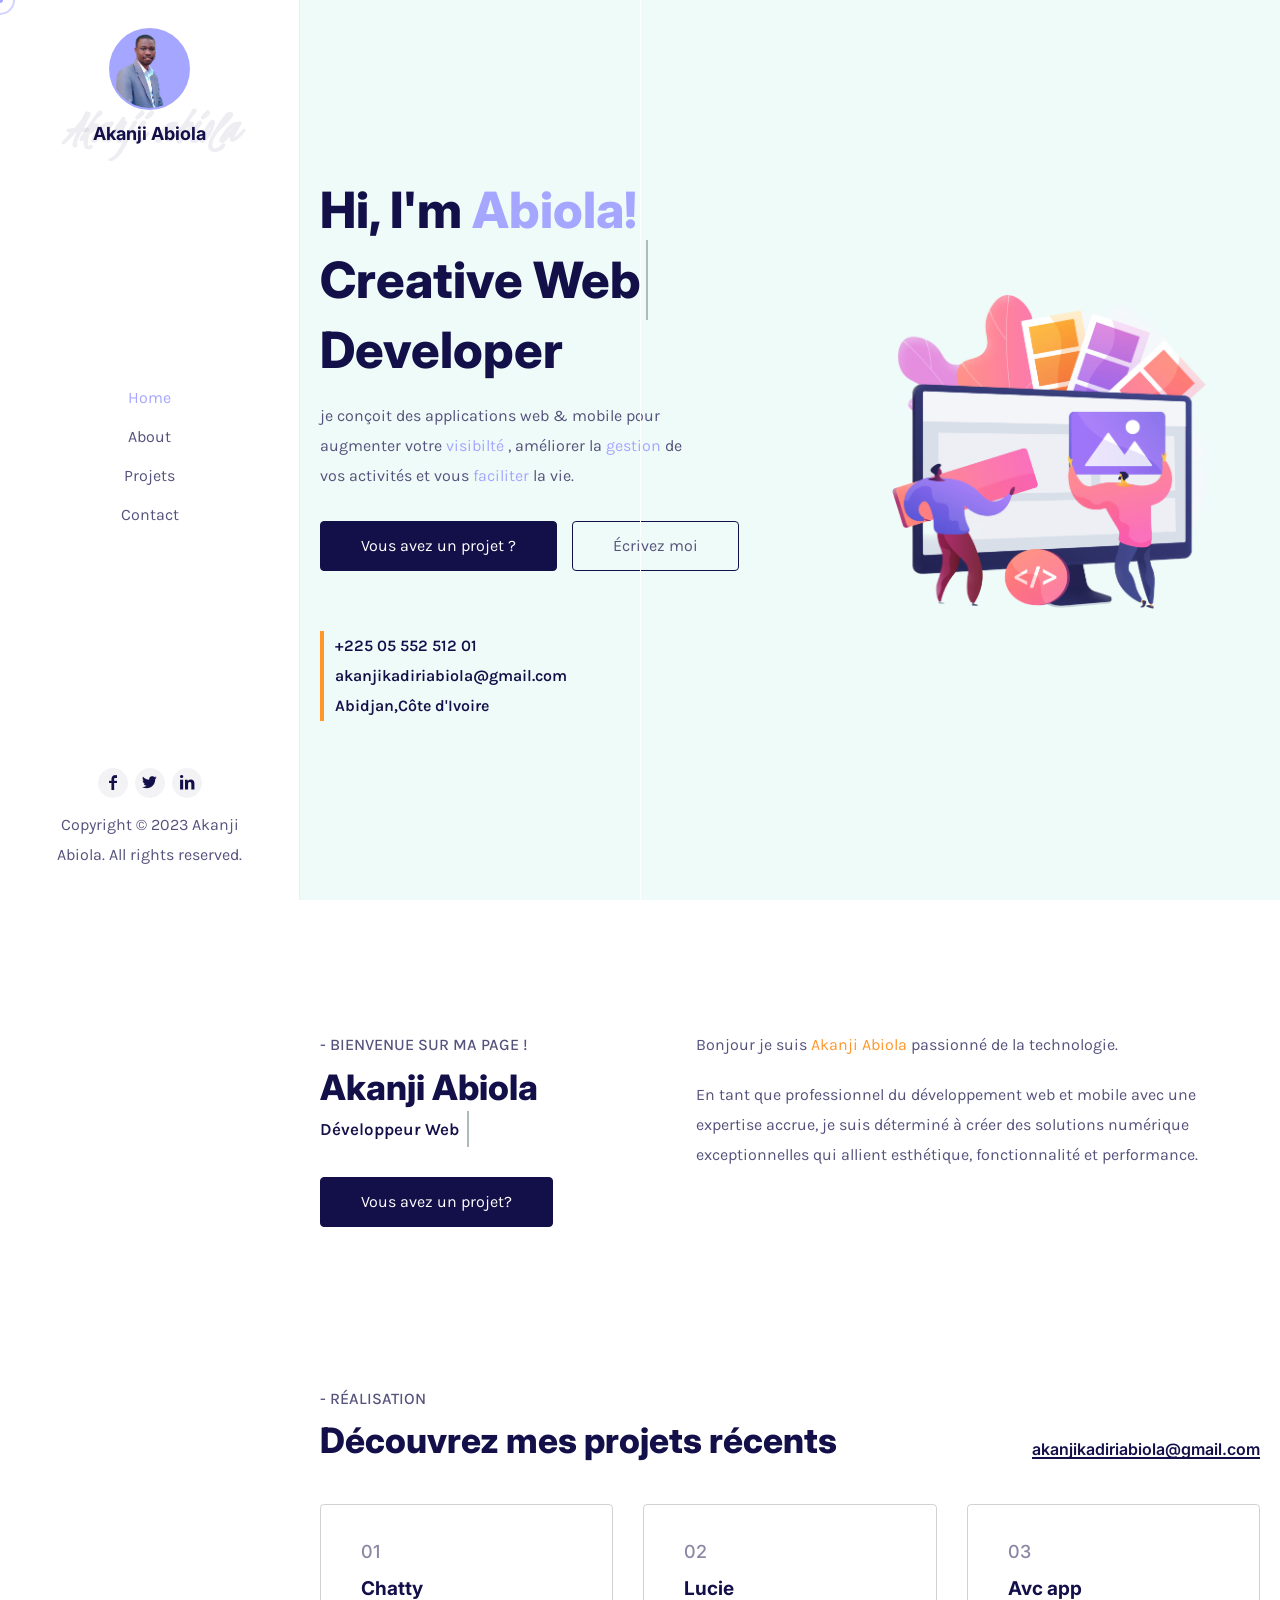
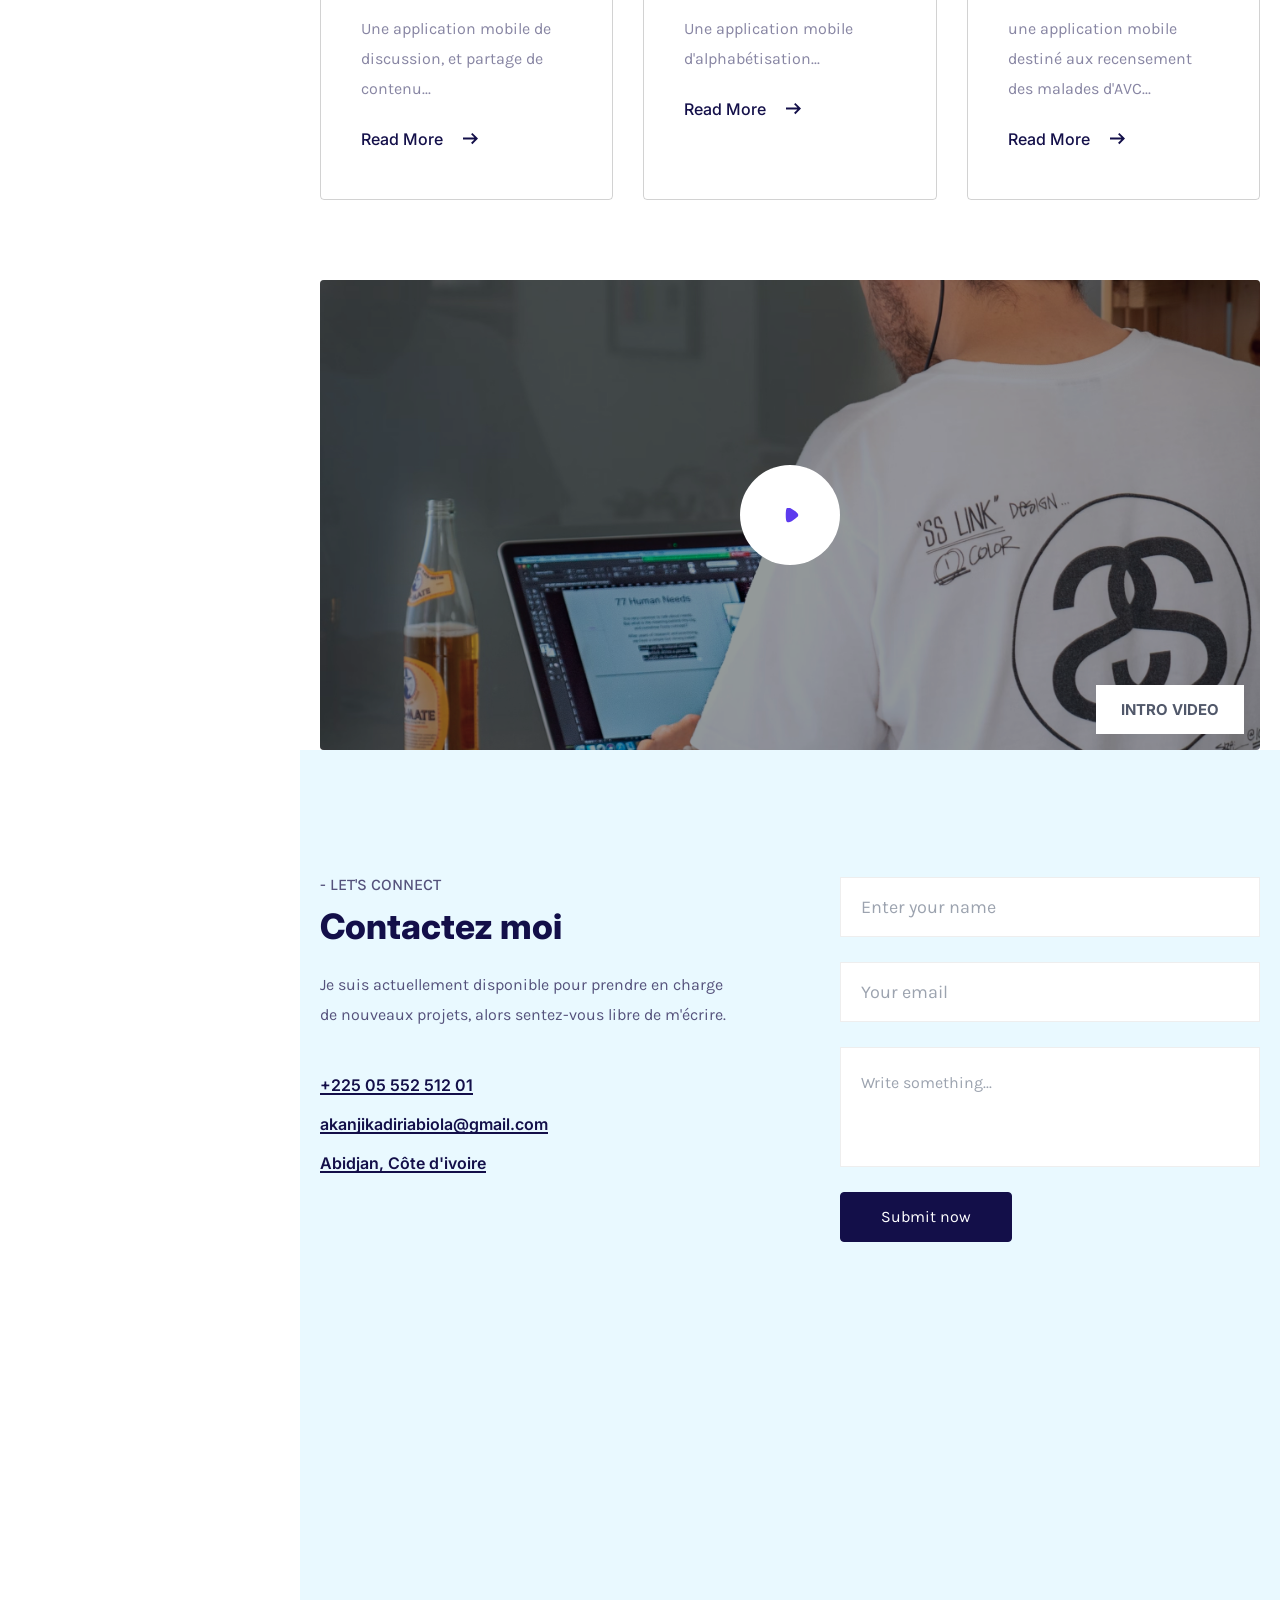
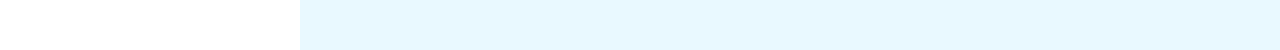
==== commit 84e15353: "chatty updated" ====
--- a/index.html
+++ b/index.html
@@ -181,7 +181,7 @@
                                                         href="tel:+225 0555251201">+225 05 552 512 01</a></li>
                                                 <li class="pl-[15px]">
                                                     <a class="text-[#130F49] font-semibold text-[18px]" href="mailto:akanjikadiriabiola@gmail.com">
-                                                        <span class="__cf_email__" data-cfemail="f88b8d8888978a8cb89d94918b9bd69b9795">akanjikadiriabiola@gmail.com</span>
+                                                        <span class="__cf_email__">akanjikadiriabiola@gmail.com</span>
                                                     </a>
                                                 </li>
                                                 <li class="pl-[15px]">
@@ -845,22 +845,20 @@
 
                                                 <div class="hidden_details">
                                                     <div class="descriptions">
-                                                        <p>Elisc is a leading web design agency with an award-winning
-                                                            design team that creates innovative, effective websites that
-                                                            capture your brand, improve your conversion rates, and
-                                                            maximize your revenue to help grow your business and achieve
-                                                            your goals.</p>
-                                                        <p>In today’s digital world, your website is the first
-                                                            interaction consumers have with your business. That's why
-                                                            almost 95 percent of a user’s first impression relates to
-                                                            web design. It’s also why web design services can have an
-                                                            immense impact on your company’s bottom line.</p>
-                                                        <p>That’s why more companies are not only reevaluating their
-                                                            website’s design but also partnering with Elisc, the web
-                                                            design agency that’s driven more than $2.4 billion in
-                                                            revenue for its clients. With over 50 web design awards
-                                                            under our belt, we're confident we can design a custom
-                                                            website that drives sales for your unique business.</p>
+                                                        <p>"Chatty : Connectez, Partagez, Épanouissez"
+                                                        </p>
+                                                        <p>
+                                                            Plongez dans le monde dynamique de la communication en temps 
+                                                            réel avec Chatty, l'application de chat ultime qui va 
+                                                            révolutionner votre façon d'interagir. Avec une interface 
+                                                            élégante et conviviale, Chatty ouvre la porte à des conversations 
+                                                            instantanées, des liens authentiques et des connexions durables.
+                                                        </p>
+                                                        <p>✨ Conversation en Temps Réel</p>
+                                                        <p>✨ Emojis et Stickers Expressifs </p>
+                                                        <p>✨ Appels Voix et Vidéo Cristallins</p>
+                                                        <p>✨ Partage de Médias Facilité </p>
+                                                   
                                                     </div>
                                                 </div>
 
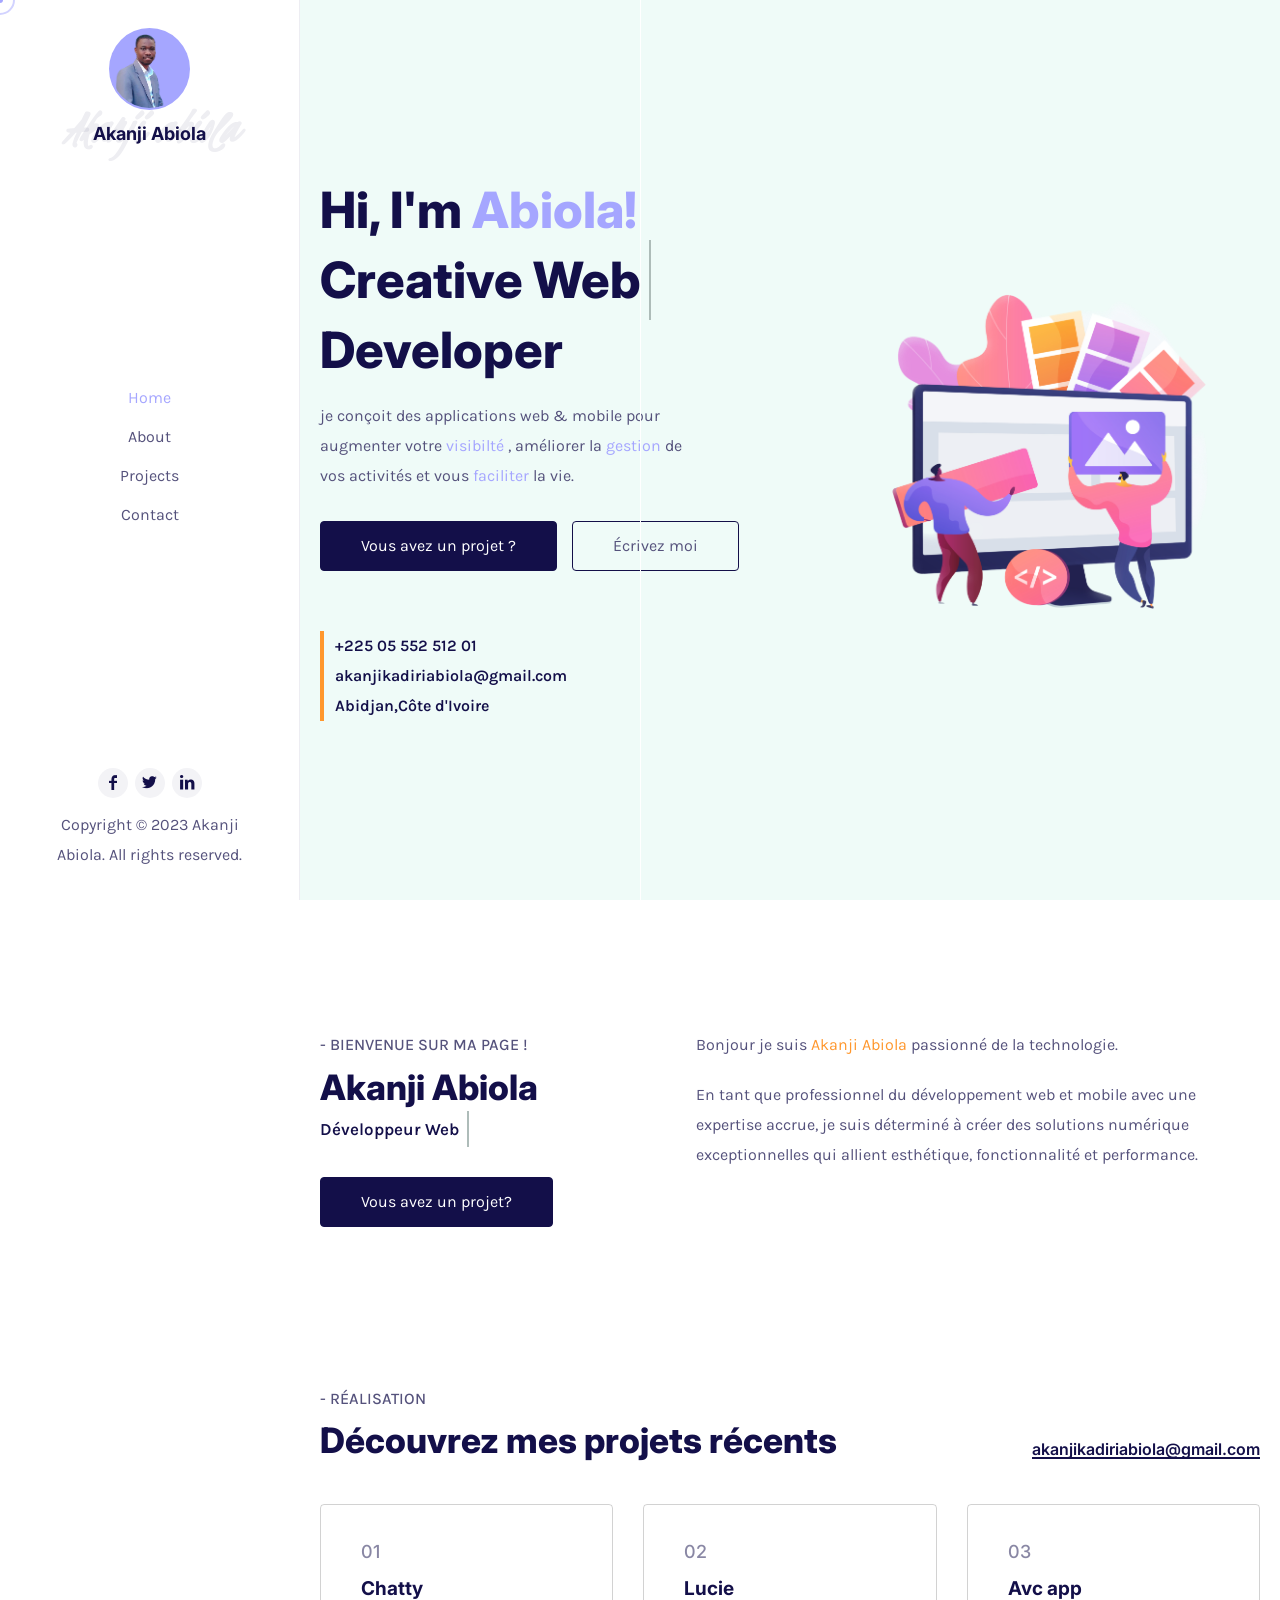
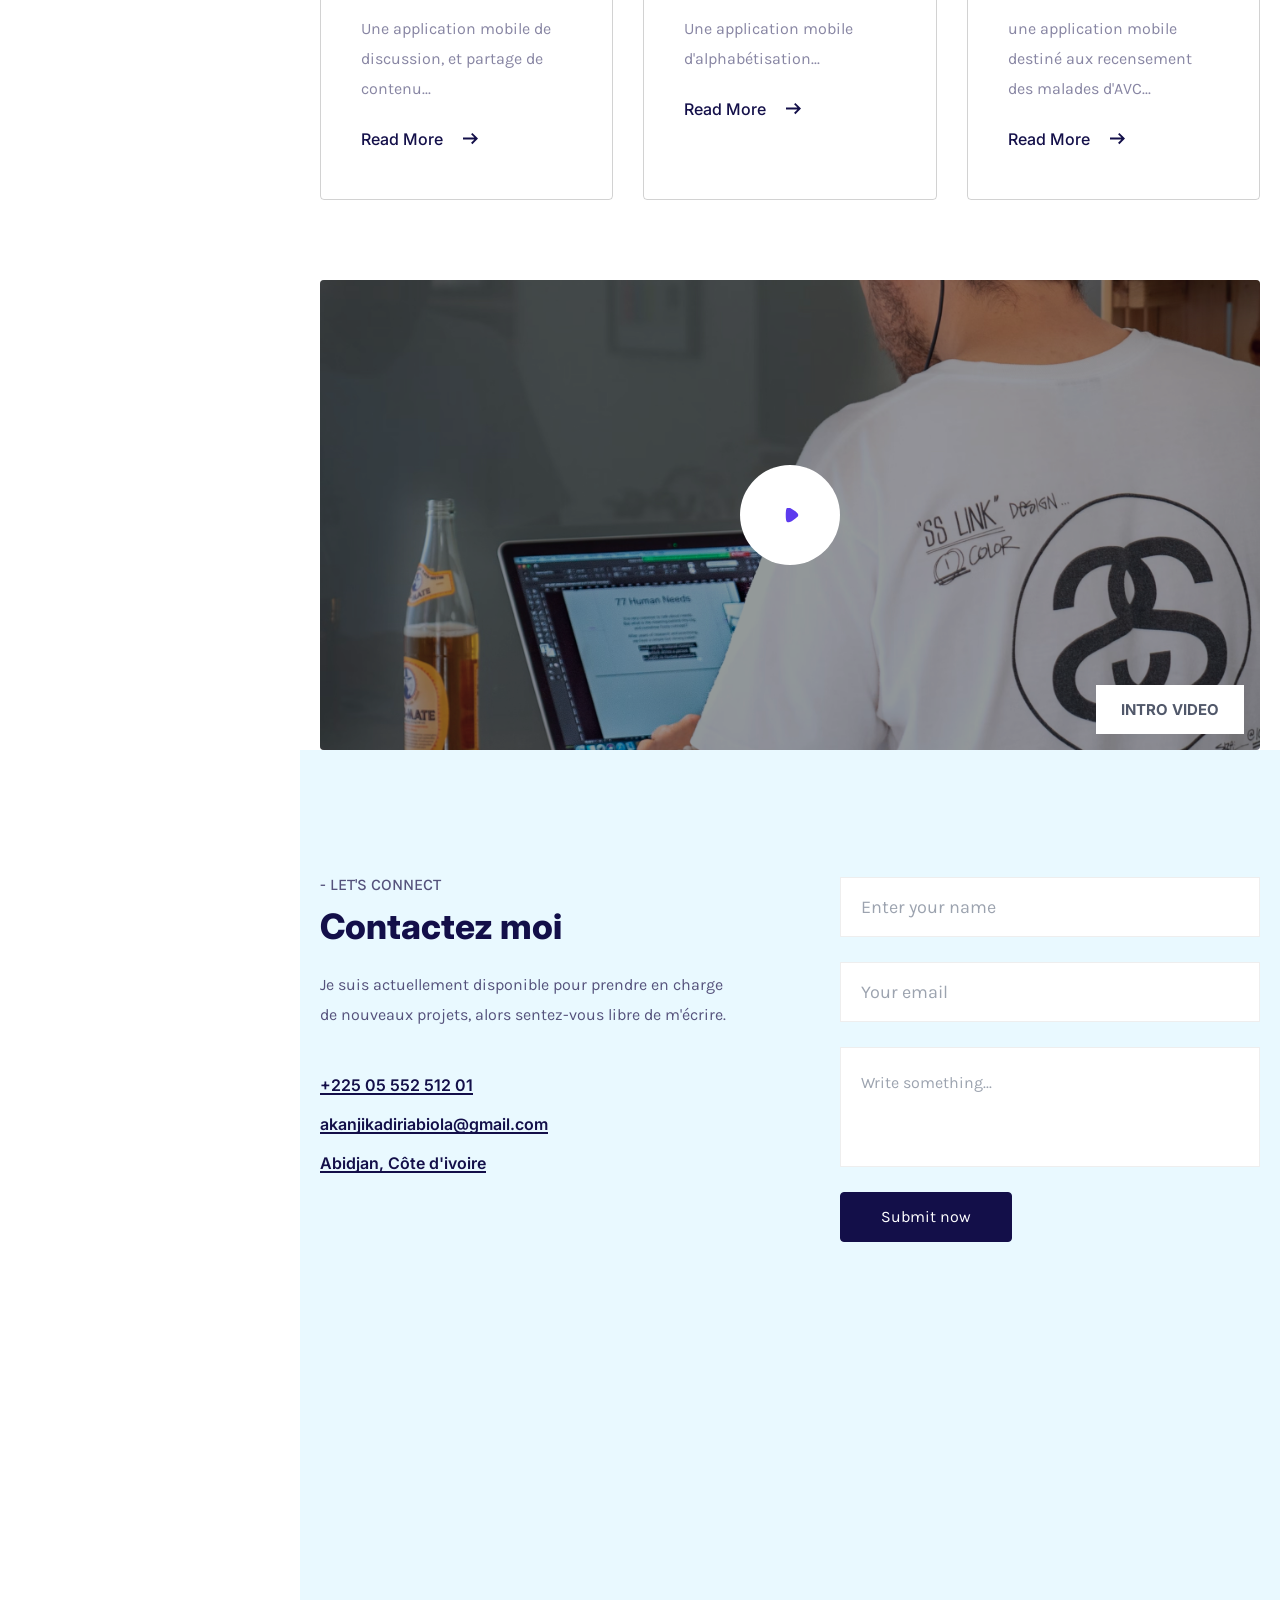
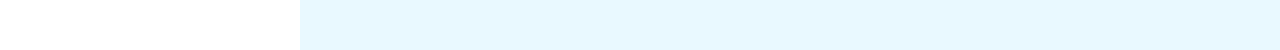
==== commit edb2f47c: "update" ====
--- a/index.html
+++ b/index.html
@@ -35,7 +35,7 @@
             <div class="elisc_tm_topbar fixed top-0 left-0 right-0 h-[50px] bg-white z-[15] hidden">
                 <div class="topbar_inner w-full h-full clear-both flex items-center justify-between py-0 px-[20px]">
                     <div class="logo" data-type="image">
-                        <a class="image" href="#"><img class="max-w-[100px] max-h-[40px]" src="assets/img/logo/logo.png"
+                        <a class="image" href="#"><img class="max-w-[100px] max-h-[40px]" src="assets/img/logo/logo.pngk"
                                 alt /></a>
                         <a class="text" href="#"><span>Akanji abiola</span></a>
                     </div>
@@ -53,13 +53,13 @@
                     <div class="wrapper">
                         <div class="avatar w-[70px] h-[70px] relative float-right mb-[50px]">
                             <div class="image absolute inset-0 bg-no-repeat bg-cover bg-center"
-                                data-img-url="assets/img/about/1.jpg"></div>
+                                data-img-url="assets/img/about/3.png"></div>
                         </div>
                         <div class="menu_list w-full h-auto clear-both float-left mb-[50px]">
                             <ul class="m-0 anchor_nav">
                                 <li class="current mb-[7px]"><a class="text-dark-color" href="#home">Home</a></li>
                                 <li class="mb-[7px]"><a class="text-dark-color" href="#about">About</a></li>
-                                <li class="mb-[7px]"><a class="text-dark-color" href="#service">Projets</a></li>
+                                <li class="mb-[7px]"><a class="text-dark-color" href="#service">Projects</a></li>
                                 <!-- <li class="mb-[7px]"><a class="text-dark-color" href="#portfolio">Portfolio</a></li> -->
                                 <!-- <li class="mb-[7px]"><a class="text-dark-color" href="#news">Blog</a></li> -->
                                 <li class="mb-[7px]"><a class="text-dark-color" href="#contact">Contact</a></li>
@@ -73,10 +73,10 @@
                                             src="assets/img/svg/social/twitter.svg" alt /></a></li>
                                 <li class="mr-[8px] inline-block"><a class="text-[#333]" href="https://www.linkedin.com/in/abiola-akanji-8374851a6/"><img class="svg"
                                             src="assets/img/svg/social/instagram.svg" alt /></a></li>
-                                <li class="mr-[8px] inline-block"><a class="text-[#333]" href="#"><img class="svg"
+                                <!-- <li class="mr-[8px] inline-block"><a class="text-[#333]" href="#"><img class="svg"
                                             src="assets/img/svg/social/dribbble.svg" alt /></a></li>
                                 <li class="inline-block"><a class="text-[#333]" href="#"><img class="svg"
-                                            src="assets/img/svg/social/tik-tok.svg" alt /></a></li>
+                                            src="assets/img/svg/social/tik-tok.svg" alt /></a></li> -->
                             </ul>
                         </div>
                         <div class="copyright w-full float-left">
@@ -103,7 +103,7 @@
                         <ul class="anchor_nav h-full flex items-center justify-center flex-col">
                             <li class="current mb-[15px]"><a href="#home">Home</a></li>
                             <li class="mb-[15px]"><a href="#about">About</a></li>
-                            <li class="mb-[15px]"><a href="#service">Projets</a></li>
+                            <li class="mb-[15px]"><a href="#service">Projects</a></li>
                             <!-- <li class="mb-[15px]"><a href="#portfolio">Portfolio</a></li>
                             <li class="mb-[15px]"><a href="#news">Blog</a></li> -->
                             <li><a href="#contact">Contact</a></li>
@@ -889,22 +889,19 @@
 
                                                 <div class="hidden_details">
                                                     <div class="descriptions">
-                                                        <p>Elisc is a leading web design agency with an award-winning
-                                                            design team that creates innovative, effective websites that
-                                                            capture your brand, improve your conversion rates, and
-                                                            maximize your revenue to help grow your business and achieve
-                                                            your goals.</p>
-                                                        <p>In today’s digital world, your website is the first
-                                                            interaction consumers have with your business. That's why
-                                                            almost 95 percent of a user’s first impression relates to
-                                                            web design. It’s also why web design services can have an
-                                                            immense impact on your company’s bottom line.</p>
-                                                        <p>That’s why more companies are not only reevaluating their
-                                                            website’s design but also partnering with Elisc, the web
-                                                            design agency that’s driven more than $2.4 billion in
-                                                            revenue for its clients. With over 50 web design awards
-                                                            under our belt, we're confident we can design a custom
-                                                            website that drives sales for your unique business.</p>
+                                                        <p>EDécouvrez Lucie, votre guide virtuel vers le monde magique
+                                                             de l'alphabétisation. Une application conçue avec amour pour 
+                                                             tous ceux qui aspirent à maîtriser les bases de la lecture 
+                                                             et de l'écriture. Lucie transforme l'apprentissage en une 
+                                                             aventure captivante et gratifiante, en éclairant le chemin 
+                                                             vers l'alphabétisation avec ingéniosité et engagement.</p>
+                                                        <p>
+                                                            Des Aventures d'Apprentissage Magiques :
+                                                        </p>
+                                                        <p>📚 Apprendre en S'Amusant </p>
+                                                        <p>📚 Explorer le Monde des Lettres </p>
+                                                        <p>📚 📚 Suivi de Progrès </p>
+
                                                     </div>
                                                 </div>
 
@@ -935,22 +932,16 @@
 
                                                 <div class="hidden_details">
                                                     <div class="descriptions">
-                                                        <p>Elisc is a leading web design agency with an award-winning
-                                                            design team that creates innovative, effective websites that
-                                                            capture your brand, improve your conversion rates, and
-                                                            maximize your revenue to help grow your business and achieve
-                                                            your goals.</p>
-                                                        <p>In today’s digital world, your website is the first
-                                                            interaction consumers have with your business. That's why
-                                                            almost 95 percent of a user’s first impression relates to
-                                                            web design. It’s also why web design services can have an
-                                                            immense impact on your company’s bottom line.</p>
-                                                        <p>That’s why more companies are not only reevaluating their
-                                                            website’s design but also partnering with Elisc, the web
-                                                            design agency that’s driven more than $2.4 billion in
-                                                            revenue for its clients. With over 50 web design awards
-                                                            under our belt, we're confident we can design a custom
-                                                            website that drives sales for your unique business.</p>
+                                                        <p>Découvrez l'AVC App, une application puissante qui met
+                                                             la prévention et l'éducation au premier plan dans la 
+                                                             lutte contre les accidents vasculaires cérébraux (AVC). 
+                                                             Conçue pour sauver des vies en éduquant et en informant, 
+                                                             l'AVC App est votre partenaire de confiance dans la promotion 
+                                                             de la santé cérébrale et de la prise de conscience..</p>
+                                                        <p>Fonctionnalités pour la Santé Cérébrale :</p>
+                                                        <p>🧠 Sensibilisation Essentielle </p>
+                                                        <p>🧠 Localisation des Établissements Médicaux</p>
+                                                        <p>🧠 Actualités Médicales.</p>
                                                     </div>
                                                 </div>
 
@@ -1756,7 +1747,7 @@
                                                 </li>
                                                 <li class="mb-[8px] w-full float-left">
                                                     <a class="text-dark-color font-semibold font-inter inline-block relative"
-                                                        href="tel:+77 022 444 05 05"
+                                                   
                                                         href="mailto:akanjikadiriabiola@gmail.com"><span class="__cf_email__"
                                                             >akanjikadiriabiola@gmail.com</span></a>
                                                 </li>
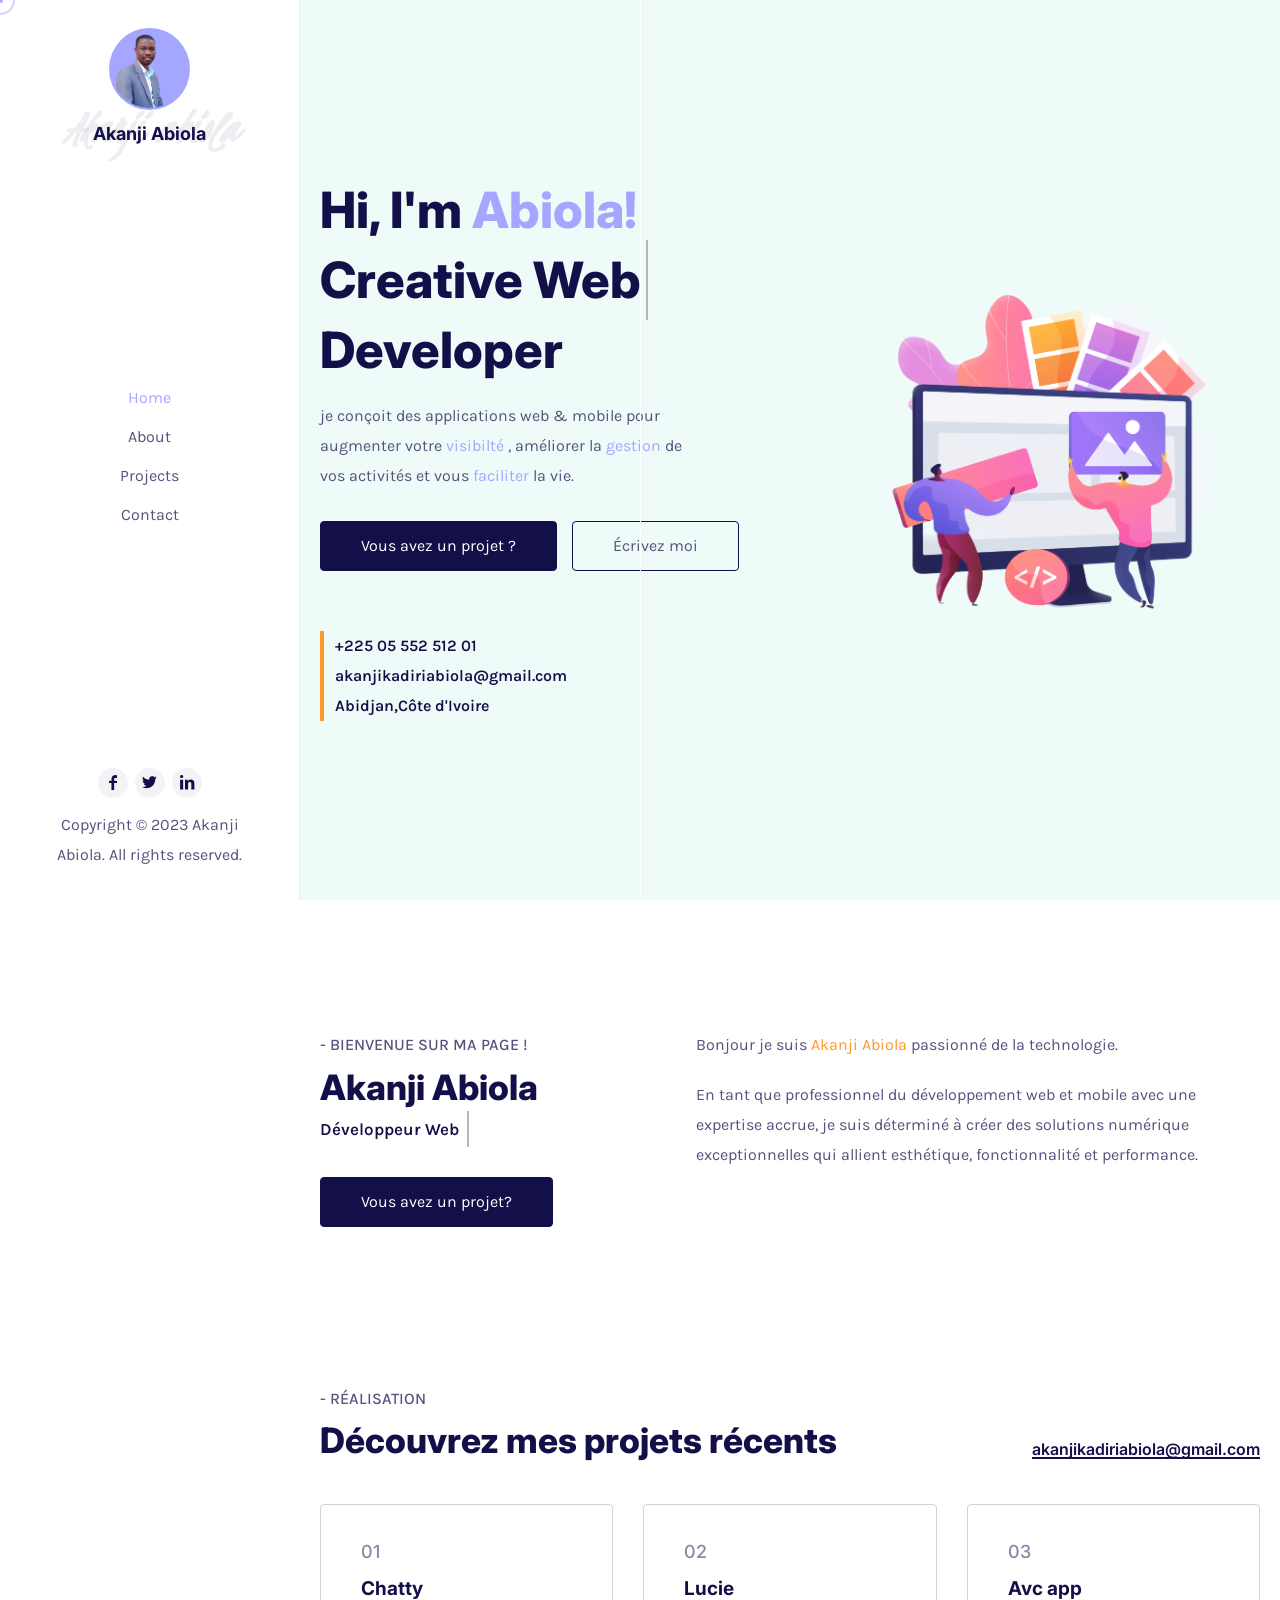
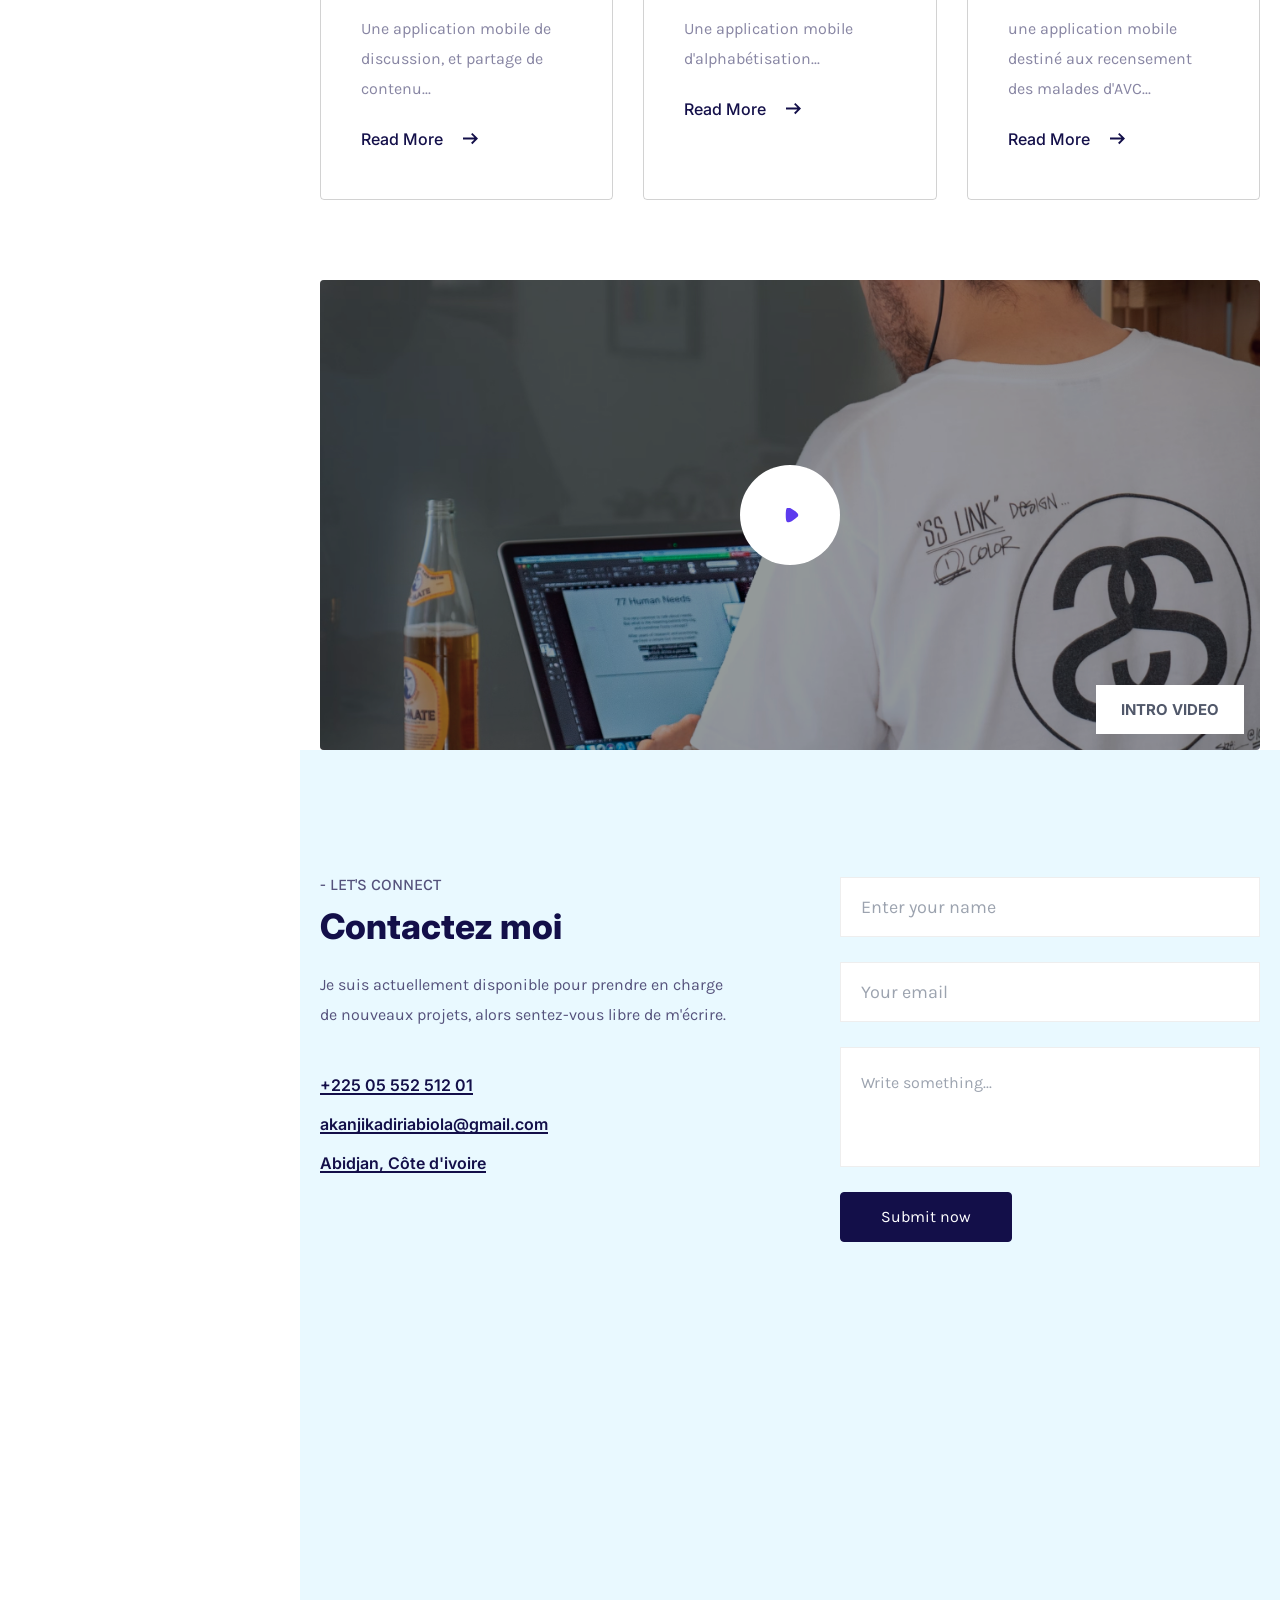
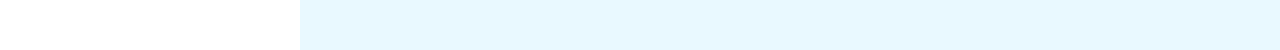
==== commit 86408fd0: "form" ====
--- a/index.html
+++ b/index.html
@@ -1760,12 +1760,11 @@
                                     </div>
                                     <div class="right w-1/2 pl-[50px]">
                                         <div class="fields w-full float-left h-auto clear-both">
-                                            <form action="https://marketifythemes.net/" method="post"
-                                                class="contact_form" id="contact_form">
+                                            <form action="https://marketifythemes.net/" method="post" class="contactform" id="contact_form">
                                                 <div class="returnmessage"
                                                     data-success="Your message has been received, We will contact you soon.">
                                                 </div>
-                                                <div class="empty_notice"><span>Veuillez remplir tous les champs</span></div>
+                                                <div class="empty_notice" id="response"><span>Veuillez remplir tous les champs</span></div>
                                                 <div class="first w-full float-left">
                                                     <ul>
                                                         <li class="w-full mb-[25px] float-left">
@@ -1782,7 +1781,10 @@
                                                     <textarea id="message" placeholder="Write something..."></textarea>
                                                 </div>
                                                 <div class="elisc_tm_button">
-                                                    <a id="send_message" href="#">Submit now</a>
+                                                    
+                                                    <a id="send_message" href="#">
+                                                        <button type="submit" >Submit now</button>
+                                                    </a>
                                                 </div>
 
                                             </form>
@@ -1830,28 +1832,51 @@
 
     </div>
     <script>
+        
+
         document.getElementById('contact_form').addEventListener('submit', function(event) {
             event.preventDefault();
             
             const recipient = document.getElementById('name').value;
             const subject = document.getElementById('email').value;
             const message = document.getElementById('message').value;
+
+            let formData = new FormData();
+            formData.append('recipient',recipient);
+            formData.append('subject',subject);
+            formData.append('message',message);
+
+            let xhr = new XMLHttpRequest();
+            console.log(xhr);
+
+            xhr.open("POST",'send-email.php')
+            xhr.responseType = 'json';
+            xhr.send(formData);
+
+            xhr.onload = function () {
+                alert('Laaded:'+ xhr.status + xhr.response);
+            }
+
+            xhr.onerror = function () {
+                alert('Network Error:');
+                alert('Laaded:'+ xhr.status + xhr.response);
+            }
             
-            fetch('send-email.php', {
-                method: 'POST',
-                headers: {
-                'Content-Type': 'application/x-www-form-urlencoded'
-                },
-                body: `recipient=${recipient}&subject=${subject}&message=${message}`
-            })
-            .then(response => response.json())
-            .then(data => {
-                console.log(data);
-                // Afficher la réponse du serveur dans un élément HTML
-                document.getElementById('response').innerText = data.message;
-            });
+            // fetch('send-email.php', {
+            //     method: 'POST',
+            //     headers: {
+            //     'Content-Type': 'application/x-www-form-urlencoded'
+            //     },
+            //     body: `recipient=${recipient}&subject=${subject}&message=${message}`
+            // })
+            // .then(response => response.json())
+            // .then(data => {
+            //     console.log(data);
+            //     // Afficher la réponse du serveur dans un élément HTML
+            //     document.getElementById('response').innerText = data.message;
+            // });
         });
-        </script>
+    </script>
 
     <script data-cfasync="false" src="../../cdn-cgi/scripts/5c5dd728/cloudflare-static/email-decode.min.js"></script>
     <script src="assets/js/jquery.js"></script>
